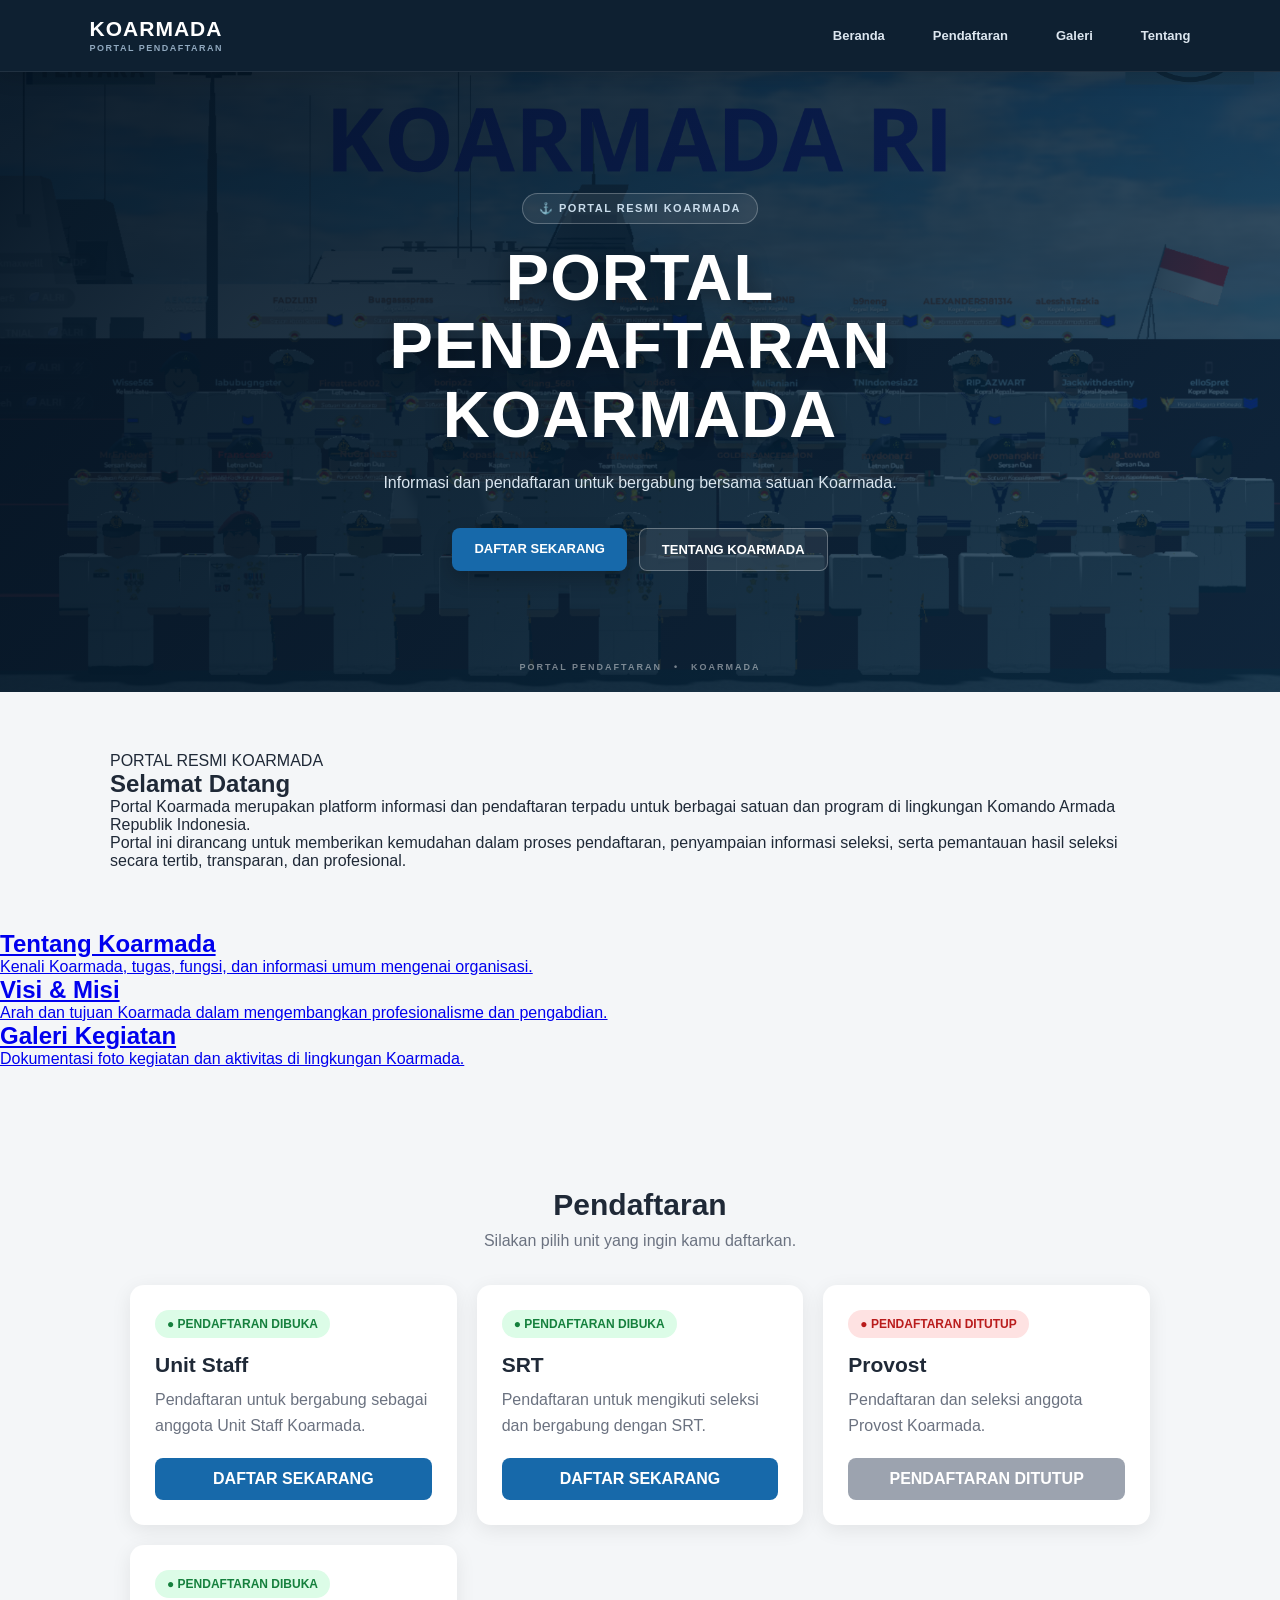
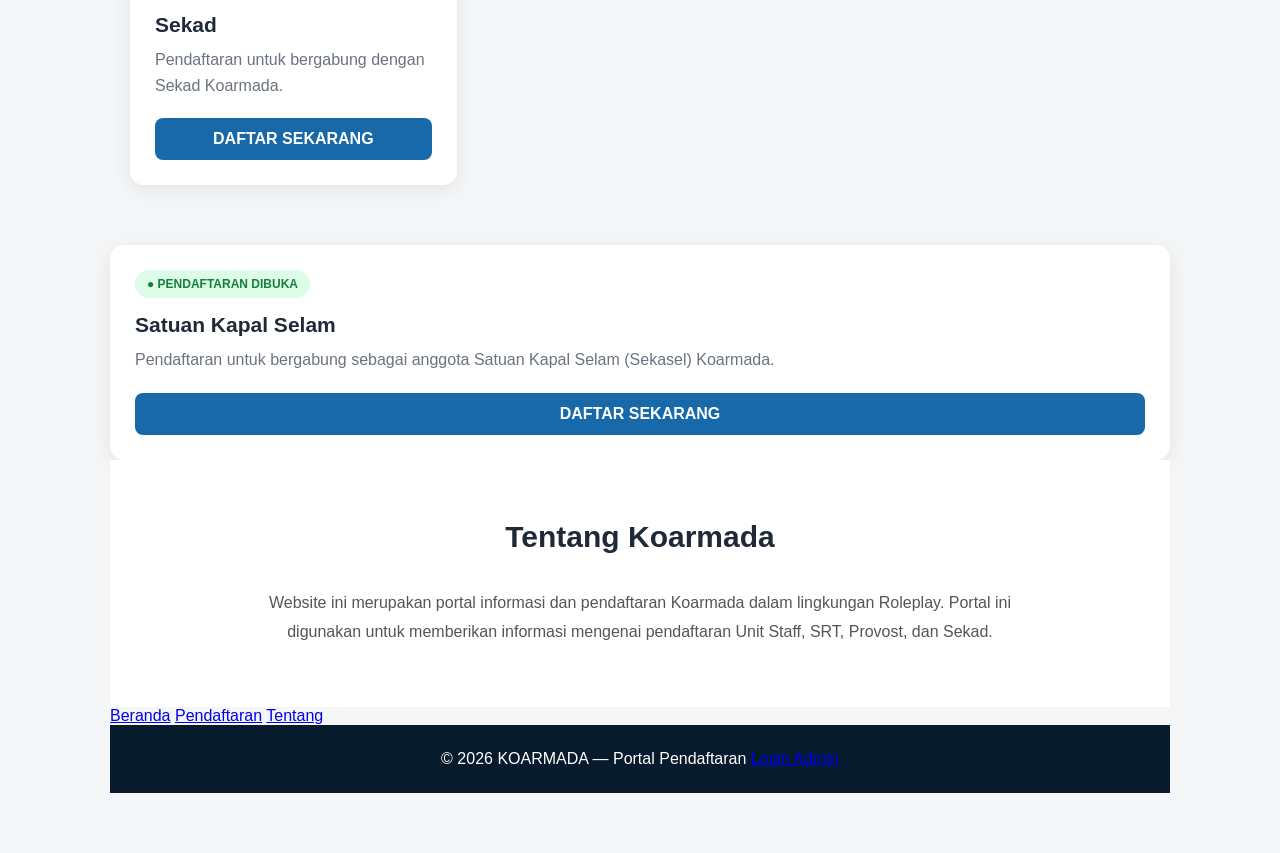
==== index.html @ c2e9ad49 "Update index.html" ====
<!DOCTYPE html>
<html lang="id">
<head>
    <meta charset="UTF-8">
    <meta name="viewport" content="width=device-width, initial-scale=1.0">

    <title>Portal Pendaftaran Koarmada</title>
<link rel="stylesheet" href="style.css">
    <style>
        * {
            margin: 0;
            padding: 0;
            box-sizing: border-box;
            font-family: Arial, sans-serif;
        }

        body {
            background: #f4f6f8;
            color: #1f2937;
        }

        /* =========================
   NAVBAR PREMIUM
========================= */

nav {
    position: sticky;
    top: 0;
    z-index: 1000;

    height: 72px;
    padding: 0 7%;

    display: flex;
    align-items: center;
    justify-content: space-between;

    background: rgba(7, 25, 43, 0.97);
    backdrop-filter: blur(12px);

    border-bottom: 1px solid rgba(255,255,255,0.08);

    box-shadow: 0 4px 20px rgba(0,0,0,0.15);
}

.logo {
    display: flex;
    flex-direction: column;
    line-height: 1.1;
}

.logo span {
    color: white;
    font-size: 21px;
    font-weight: 800;
    letter-spacing: 1px;
}

.logo small {
    margin-top: 4px;
    color: #91a9bf;
    font-size: 9px;
    font-weight: 600;
    letter-spacing: 1.5px;
}

.nav-menu {
    display: flex;
    align-items: center;
    gap: 28px;
}

.nav-menu a {
    position: relative;

    color: #dce6ef;
    text-decoration: none;

    font-size: 13px;
    font-weight: 600;

    transition: 0.25s ease;
}

.nav-menu a::after {
    content: "";

    position: absolute;
    left: 0;
    bottom: -8px;

    width: 0;
    height: 2px;

    background: #5da9df;

    transition: 0.25s ease;
}

.nav-menu a:hover {
    color: white;
}

.nav-menu a:hover::after {
    width: 100%;
}


/* =========================
   HERO
========================= */

.hero {
    position: relative;

    min-height: 620px;

    display: flex;
    align-items: center;
    justify-content: center;

    text-align: center;

    padding: 90px 20px;

    overflow: hidden;

    background:
        linear-gradient(
            135deg,
            rgba(4, 20, 35, 0.94),
            rgba(9, 49, 78, 0.72)
        ),
        url("1_20260731_224607_0000.png");

    background-size: cover;
    background-position: center;
}

.hero-content {
    position: relative;
    z-index: 2;

    max-width: 850px;
}

.hero-label {
    display: inline-block;

    margin-bottom: 20px;

    padding: 8px 16px;

    border: 1px solid rgba(255,255,255,0.25);
    border-radius: 30px;

    background: rgba(255,255,255,0.08);

    color: #c9dceb;

    font-size: 11px;
    font-weight: 700;

    letter-spacing: 1.5px;
}

.hero h1 {
    margin-bottom: 20px;

    color: white;

    font-size: clamp(38px, 6vw, 65px);
    line-height: 1.05;

    font-weight: 900;
    letter-spacing: 1px;

    text-shadow:
        0 4px 20px rgba(0,0,0,0.35);
}

.hero p {
    max-width: 650px;

    margin: 0 auto 30px;

    color: #d9e5ef;

    font-size: 16px;
    line-height: 1.8;
}

.hero-buttons {
    display: flex;
    justify-content: center;
    gap: 12px;
    flex-wrap: wrap;
}

.hero-button {
    display: inline-block;

    padding: 13px 22px;

    border-radius: 8px;

    text-decoration: none;

    font-size: 13px;
    font-weight: 700;

    transition: 0.25s ease;
}

.hero-button.primary {
    background: #1769aa;
    color: white;

    box-shadow: 0 8px 20px rgba(0,0,0,0.2);
}

.hero-button.primary:hover {
    background: #2380c5;
    transform: translateY(-2px);
}

.hero-button.secondary {
    background: rgba(255,255,255,0.08);

    border: 1px solid rgba(255,255,255,0.3);

    color: white;
}

.hero-button.secondary:hover {
    background: rgba(255,255,255,0.16);

    transform: translateY(-2px);
}

.hero-bottom {
    position: absolute;

    bottom: 20px;
    left: 0;
    right: 0;

    display: flex;
    justify-content: center;
    gap: 12px;

    color: rgba(255,255,255,0.45);

    font-size: 9px;
    font-weight: 700;

    letter-spacing: 2px;
}

        /* SECTION */
        .container {
            max-width: 1100px;
            margin: auto;
            padding: 60px 20px;
        }

        .section-title {
            text-align: center;
            margin-bottom: 35px;
        }

        .section-title h2 {
            font-size: 30px;
            margin-bottom: 10px;
        }

        .section-title p {
            color: #6b7280;
        }

        /* PENDAFTARAN */
        .cards {
            display: grid;
            grid-template-columns: repeat(3, 1fr);
            gap: 20px;
        }

        .card {
            background: white;
            border-radius: 14px;
            padding: 25px;
            box-shadow: 0 5px 20px rgba(0,0,0,0.08);
        }

        .card h3 {
            margin-bottom: 10px;
            font-size: 21px;
        }

        .card p {
            color: #6b7280;
            line-height: 1.6;
            margin-bottom: 20px;
        }

        /* STATUS */
        .status {
            display: inline-block;
            padding: 7px 12px;
            border-radius: 20px;
            font-size: 12px;
            font-weight: bold;
            margin-bottom: 15px;
        }

        .open {
            background: #dcfce7;
            color: #15803d;
        }

        .closed {
            background: #fee2e2;
            color: #b91c1c;
        }

        /* BUTTON */
        .button {
            display: block;
            text-align: center;
            background: #1769aa;
            color: white;
            text-decoration: none;
            padding: 12px;
            border-radius: 8px;
            font-weight: bold;
        }

        .button:hover {
            background: #0d568d;
        }

        .disabled {
            background: #9ca3af;
            pointer-events: none;
        }

        /* TENTANG */
        .about {
            background: white;
            text-align: center;
        }

        .about p {
<style>
    * {
        margin: 0;
        padding: 0;
        box-sizing: border-box;
        font-family: Arial, sans-serif;
    }

    html {
        scroll-behavior: smooth;
    }

    body {
        background: #f5f7fa;
        color: #172033;
        line-height: 1.6;
    }

    /* NAVBAR */
    nav {
        position: sticky;
        top: 0;
        z-index: 1000;
        background: rgba(7, 25, 43, 0.97);
        color: white;
        padding: 16px 7%;
        display: flex;
        justify-content: space-between;
        align-items: center;
        box-shadow: 0 3px 18px rgba(0, 0, 0, 0.15);
    }

    .logo {
        font-size: 20px;
        font-weight: 800;
        letter-spacing: 0.5px;
    }

    nav a {
        color: #e8eef5;
        text-decoration: none;
        margin-left: 25px;
        font-size: 14px;
        font-weight: 600;
        transition: 0.2s;
    }

    nav a:hover {
        color: #7db7e8;
    }

    /* HERO */
    .hero {
        position: relative;
        background:
            linear-gradient(
                135deg,
                rgba(5, 24, 43, 0.9),
                rgba(11, 55, 88, 0.72)
            ),
            url("1_20260731_224607_0000.png");

        background-size: cover;
        background-position: center;

        color: white;
        text-align: center;
        padding: 125px 20px;
    }

    .hero h1 {
        font-size: clamp(32px, 5vw, 52px);
        margin-bottom: 15px;
        font-weight: 800;
        letter-spacing: 1px;
    }

    .hero p {
        font-size: 17px;
        color: #e5edf5;
        max-width: 650px;
        margin: auto;
    }

    /* SECTION */
    .container {
        max-width: 1100px;
        margin: auto;
        padding: 70px 20px;
    }

    .section-title {
        text-align: center;
        margin-bottom: 40px;
    }

    .section-title h2 {
        font-size: 30px;
        margin-bottom: 10px;
        font-weight: 800;
        color: #0b1f33;
    }

    .section-title p {
        color: #687386;
    }
            
/* =========================
   KARTU INFORMASI KOARMADA
========================= */

.info-section {
    max-width: 900px;
    margin: 0 auto;
    padding: 20px 20px 60px;
}

.info-card {
    background: #ffffff;
    margin-bottom: 22px;

    border: 1px solid #e1e5e9;
    border-top: 4px solid #c5a044;
    border-radius: 16px;

    box-shadow: 0 5px 18px rgba(11, 31, 51, 0.08);

    overflow: hidden;
    transition: 0.25s ease;
}

.info-card:hover {
    transform: translateY(-3px);
    box-shadow: 0 10px 25px rgba(11, 31, 51, 0.13);
}

.info-card a {
    display: block;
    padding: 28px 30px;

    text-decoration: none;
}

.info-card h2 {
    margin: 0 0 10px;

    color: #0b1f33;
    font-size: 25px;
    font-weight: 800;
}

.info-card p {
    margin: 0;

    color: #667587;
    font-size: 15px;
    line-height: 1.7;
}

/* MOBILE */

@media (max-width: 600px) {

    .info-section {
        padding: 15px 16px 45px;
    }

    .info-card {
        margin-bottom: 16px;
        border-radius: 14px;
    }

    .info-card a {
        padding: 24px 22px;
    }

    .info-card h2 {
        font-size: 22px;
    }

    .info-card p {
        font-size: 14px;
    }
}
            
    /* PENDAFTARAN */
    .cards {
        display: grid;
        grid-template-columns: repeat(3, 1fr);
        gap: 24px;
    }

    .card {
        position: relative;
        background: white;
        border: 1px solid #e6ebf0;
        border-radius: 16px;
        padding: 26px;
        box-shadow: 0 8px 25px rgba(11, 31, 51, 0.07);
        transition: 0.25s ease;
    }

    .card:hover {
        transform: translateY(-5px);
        box-shadow: 0 14px 32px rgba(11, 31, 51, 0.13);
    }

    .card h3 {
        margin-bottom: 10px;
        font-size: 21px;
        color: #0b1f33;
    }

    .card p {
        color: #687386;
        line-height: 1.7;
        margin-bottom: 20px;
    }

    /* STATUS */
    .status {
        display: inline-flex;
        align-items: center;
        padding: 7px 12px;
        border-radius: 20px;
        font-size: 11px;
        font-weight: 800;
        margin-bottom: 16px;
        letter-spacing: 0.3px;
    }

    .open {
        background: #e7f8ee;
        color: #147a43;
    }

    .closed {
        background: #fdeaea;
        color: #b42318;
    }

    /* BUTTON */
    .button {
        display: block;
        text-align: center;
        background: #1769aa;
        color: white;
        text-decoration: none;
        padding: 13px 16px;
        border-radius: 9px;
        font-weight: 700;
        font-size: 14px;
        transition: 0.2s ease;
    }

    .button:hover {
        background: #0d568d;
        transform: translateY(-1px);
    }

    .disabled {
        background: #aeb5bd;
        pointer-events: none;
    }

    /* TENTANG */
    .about {
        background: white;
        text-align: center;
        border-top: 1px solid #e9edf2;
        border-bottom: 1px solid #e9edf2;
    }

    .about p {
        max-width: 800px;
        margin: auto;
        line-height: 1.9;
        color: #596577;
    }

    /* GALERI */
    .gallery {
        display: grid;
        grid-template-columns: repeat(4, 1fr);
        gap: 15px;
    }

    .gallery-item {
        overflow: hidden;
        border-radius: 14px;
        background: #e9edf2;
        box-shadow: 0 5px 18px rgba(0, 0, 0, 0.08);
    }

    .gallery-item img {
        width: 100%;
        height: 190px;
        object-fit: cover;
        display: block;
        transition: 0.3s ease;
    }

    .gallery-item:hover img {
        transform: scale(1.05);
    }

    /* FOOTER */
    footer {
        background: #07192b;
        color: #cbd5e1;
        text-align: center;
        padding: 28px 20px;
        font-size: 13px;
    }

    /* LOGIN ADMIN KECIL */
    .admin-login {
        color: #718096;
        text-decoration: none;
        font-size: 10px;
        margin-left: 7px;
        opacity: 0.45;
        transition: 0.2s;
    }

    .admin-login:hover {
        color: white;
        opacity: 1;
    }

    /* HP */
    @media (max-width: 800px) {

        .cards {
            grid-template-columns: 1fr;
        }

        .gallery {
            grid-template-columns: repeat(2, 1fr);
        }

        .hero {
            padding: 90px 20px;
        }

        .hero h1 {
            font-size: 32px;
        }

        nav {
            padding: 15px 20px;
        }

        nav a {
            display: none;
        }
    }

    @media (max-width: 500px) {

        .container {
            padding: 50px 16px;
        }

        .gallery {
            grid-template-columns: 1fr;
        }

        .gallery-item img {
            height: 220px;
        }
    }
</style>
</head>

<body>

    <!-- NAVBAR -->
<nav>

    <div class="logo">
        <span>KOARMADA</span>
        <small>PORTAL PENDAFTARAN</small>
    </div>

    <div class="nav-menu">
        <a href="#beranda">Beranda</a>
        <a href="#pendaftaran">Pendaftaran</a>
        <a href="#galeri">Galeri</a>
        <a href="#tentang">Tentang</a>
    </div>

</nav>


<!-- HERO -->
<section class="hero" id="beranda">

    <div class="hero-content">

        <span class="hero-label">
            ⚓ PORTAL RESMI KOARMADA
        </span>

        <h1>
            PORTAL<br>
            PENDAFTARAN KOARMADA
        </h1>

        <p>
            Informasi dan pendaftaran untuk bergabung
            bersama satuan Koarmada.
        </p>

        <div class="hero-buttons">

            <a href="#pendaftaran" class="hero-button primary">
                DAFTAR SEKARANG
            </a>

            <a href="#tentang" class="hero-button secondary">
                TENTANG KOARMADA
            </a>

        </div>

    </div>

    <div class="hero-bottom">
        <span>PORTAL PENDAFTARAN</span>
        <span>•</span>
        <span>KOARMADA</span>
    </div>

</section>
    

<!-- SELAMAT DATANG -->
<section class="welcome">

    <div class="container">

        <div class="welcome-content">

            <span class="section-label">
                PORTAL RESMI KOARMADA
            </span>

            <h2>Selamat Datang</h2>

            <p>
                Portal Koarmada merupakan platform informasi dan
                pendaftaran terpadu untuk berbagai satuan dan program
                di lingkungan Komando Armada Republik Indonesia.
            </p>

            <p>
                Portal ini dirancang untuk memberikan kemudahan dalam
                proses pendaftaran, penyampaian informasi seleksi,
                serta pemantauan hasil seleksi secara tertib,
                transparan, dan profesional.
            </p>

        </div>

    </div>

</section>

<!-- INFORMASI -->
<section class="info-section">

    <div class="info-card">
        <a href="tentang.html">
            <h2>Tentang Koarmada</h2>
            <p>
                Kenali Koarmada, tugas, fungsi, dan informasi
                umum mengenai organisasi.
            </p>
        </a>
    </div>

    <div class="info-card">
        <a href="visi-misi.html">
            <h2>Visi &amp; Misi</h2>
            <p>
                Arah dan tujuan Koarmada dalam mengembangkan
                profesionalisme dan pengabdian.
            </p>
        </a>
    </div>

    <div class="info-card">
        <a href="galeri.html">
            <h2>Galeri Kegiatan</h2>
            <p>
                Dokumentasi foto kegiatan dan aktivitas
                di lingkungan Koarmada.
            </p>
        </a>
    </div>

</section>
    
<!-- PENDAFTARAN -->
<section class="container" id="pendaftaran">

    <!-- PENDAFTARAN -->
    <section class="container" id="pendaftaran">

        <div class="section-title">

            <h2>
                Pendaftaran
            </h2>

            <p>
                Silakan pilih unit yang ingin kamu daftarkan.
            </p>

        </div>


        <div class="cards">


            <!-- UNIT STAFF -->
            <div class="card">

                <span class="status open">
                    ● PENDAFTARAN DIBUKA
                </span>

                <h3>
                    Unit Staff
                </h3>

                <p>
                    Pendaftaran untuk bergabung sebagai anggota Unit Staff Koarmada.
                </p>

                <a
                    href="https://docs.google.com/forms/d/e/1FAIpQLScWB9wpk_IorF7WCsWhWmwmYBBN2si73UQ4C9zGoOlt0cO_uw/viewform"
                    class="button">
                    DAFTAR SEKARANG
                </a>

            </div>


            <!-- SRT -->
            <div class="card">

                <span class="status open">
                    ● PENDAFTARAN DIBUKA
                </span>

                <h3>
                    SRT
                </h3>

                <p>
                    Pendaftaran untuk mengikuti seleksi dan bergabung dengan SRT.
                </p>

                <a
                    href="#"
                    class="button">
                    DAFTAR SEKARANG
                </a>

            </div>


            <!-- PROVOST -->
            <div class="card">

                <span class="status closed">
                    ● PENDAFTARAN DITUTUP
                </span>

                <h3>
                    Provost
                </h3>

                <p>
                    Pendaftaran dan seleksi anggota Provost Koarmada.
                </p>

                <a
                    class="button disabled">
                    PENDAFTARAN DITUTUP
                </a>

            </div>


            <!-- SEKAD -->
            <div class="card">

                <span class="status open">
                    ● PENDAFTARAN DIBUKA
                </span>

                <h3>
                    Sekad
                </h3>

                <p>
                    Pendaftaran untuk bergabung dengan Sekad Koarmada.
                </p>

                <a
                    href="https://forms.gle/chqP5Eat1BYsEG976"
                    class="button">
                    DAFTAR SEKARANG
                </a>

            </div>


        </div>

    </section>
    

    <!-- SATUAN KAPAL SELAM -->
<div class="card">

    <span class="status open">
        ● PENDAFTARAN DIBUKA
    </span>

    <h3>
        Satuan Kapal Selam
    </h3>

    <p>
        Pendaftaran untuk bergabung sebagai anggota Satuan Kapal Selam (Sekasel) Koarmada.
    </p>

    <a
        href="https://forms.gle/zpYnBe7LkmPceiro9"
        class="button">
        DAFTAR SEKARANG
    </a>

</div>
    
    

    <!-- TENTANG -->
    <section class="about" id="tentang">

        <div class="container">

            <div class="section-title">

                <h2>
                    Tentang Koarmada
                </h2>

            </div>

            <p>
                Website ini merupakan portal informasi dan pendaftaran
                Koarmada dalam lingkungan Roleplay. Portal ini digunakan
                untuk memberikan informasi mengenai pendaftaran Unit Staff,
                SRT, Provost, dan Sekad.
            </p>

        </div>

    </section>
    
<div>
    <a href="#beranda">Beranda</a>
    <a href="#pendaftaran">Pendaftaran</a>
    <a href="#tentang">Tentang</a>
</div>
    
    <!-- FOOTER -->
    <footer>
    © 2026 KOARMADA — Portal Pendaftaran
    <a href="admin.html" class="admin-login">Login Admin</a>
    </footer>


</body>
</html>
---- style.css ----
* {
    margin: 0;
    padding: 0;
    box-sizing: border-box;
}

body {
    font-family: Arial, sans-serif;
    background: #f4f6f8;
    color: #1f2937;
}

nav {
    background: #071b2d;
    color: white;
    padding: 18px 7%;
    display: flex;
    justify-content: space-between;
    align-items: center;
}

.logo {
    font-size: 20px;
    font-weight: bold;
}

nav a {
    color: white;
    text-decoration: none;
    margin-left: 20px;
}

.hero {
    min-height: 450px;
    display: flex;
    justify-content: center;
    align-items: center;
    text-align: center;
    color: white;

    background:
        linear-gradient(rgba(0,20,40,.7), rgba(0,20,40,.7)),
        url("images/banner.jpg");

    background-size: cover;
    background-position: center;
}

.hero h1 {
    font-size: 42px;
    margin-bottom: 15px;
}

.hero p {
    font-size: 17px;
}

.container {
    max-width: 1100px;
    margin: auto;
    padding: 60px 20px;
}

.section-title {
    text-align: center;
    margin-bottom: 35px;
}

.section-title h2 {
    font-size: 30px;
    margin-bottom: 10px;
}

.section-title p {
    color: #6b7280;
}

.cards {
    display: grid;
    grid-template-columns: repeat(2, 1fr);
    gap: 25px;
}

.card {
    background: white;
    padding: 28px;
    border-radius: 14px;
    box-shadow: 0 5px 20px rgba(0,0,0,.08);
}

.card h3 {
    font-size: 22px;
    margin-bottom: 12px;
}

.card p {
    color: #666;
    line-height: 1.6;
    margin-bottom: 20px;
}

.status {
    display: inline-block;
    padding: 7px 12px;
    border-radius: 20px;
    font-size: 12px;
    font-weight: bold;
    margin-bottom: 15px;
}

.open {
    background: #dcfce7;
    color: #15803d;
}

.closed {
    background: #fee2e2;
    color: #b91c1c;
}

.button {
    display: block;
    text-align: center;
    padding: 13px;
    background: #1261a0;
    color: white;
    text-decoration: none;
    border-radius: 8px;
    font-weight: bold;
}

.disabled {
    background: #9ca3af;
    pointer-events: none;
}

.about {
    background: white;
    text-align: center;
}

.about p {
    max-width: 800px;
    margin: auto;
    line-height: 1.8;
    color: #555;
}

footer {
    background: #071b2d;
    color: white;
    text-align: center;
    padding: 25px;
}

@media (max-width: 700px) {

    nav a {
        display: none;
    }

    .hero {
        min-height: 380px;
        padding: 30px;
    }

    .hero h1 {
        font-size: 30px;
    }

    .cards {
        grid-template-columns: 1fr;
    }
}

/* GALERI GESER */
.gallery {
    display: flex;
    gap: 15px;
    overflow-x: auto;
    scroll-snap-type: x mandatory;
    padding: 10px 5px 20px;
    -webkit-overflow-scrolling: touch;
}

.gallery-item {
    flex: 0 0 85%;
    max-width: 500px;
    scroll-snap-align: center;
}

.gallery-item img {
    width: 100%;
    height: 220px;
    object-fit: cover;
    border-radius: 12px;
    display: block;
}
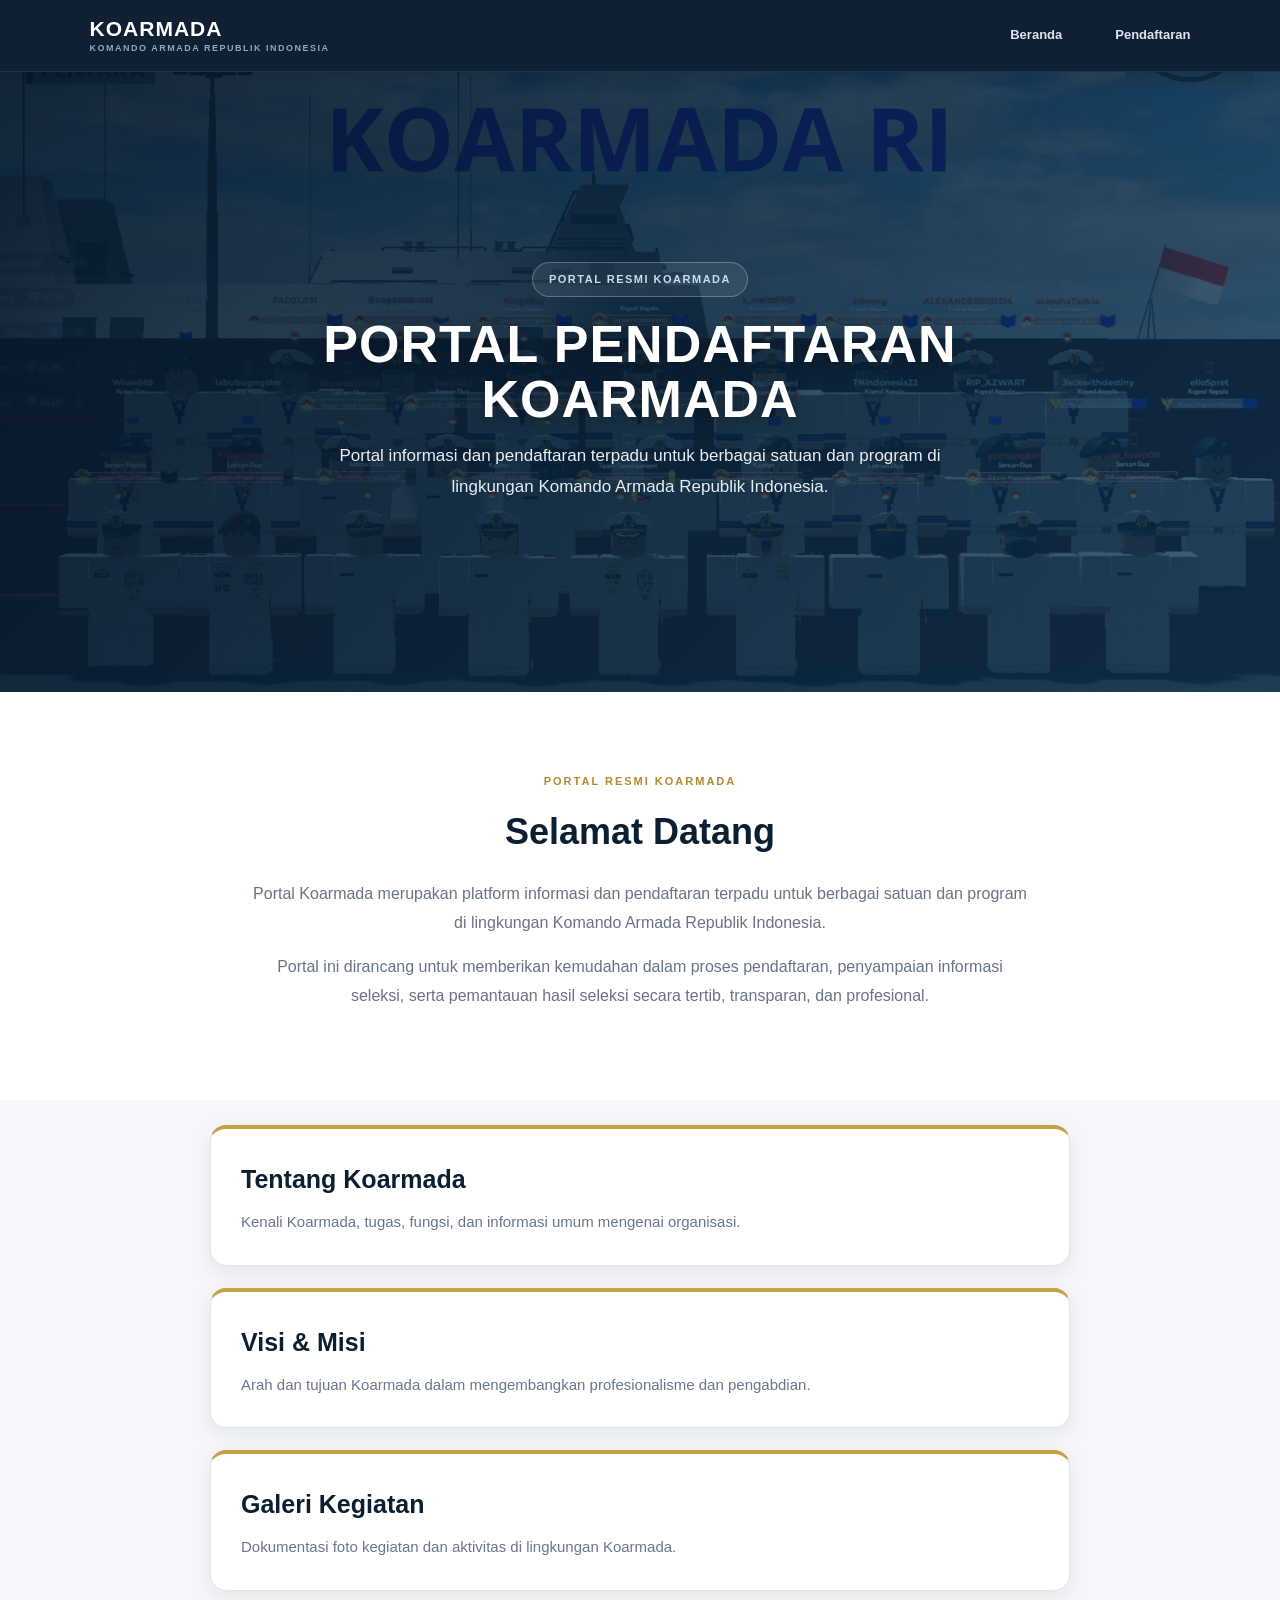
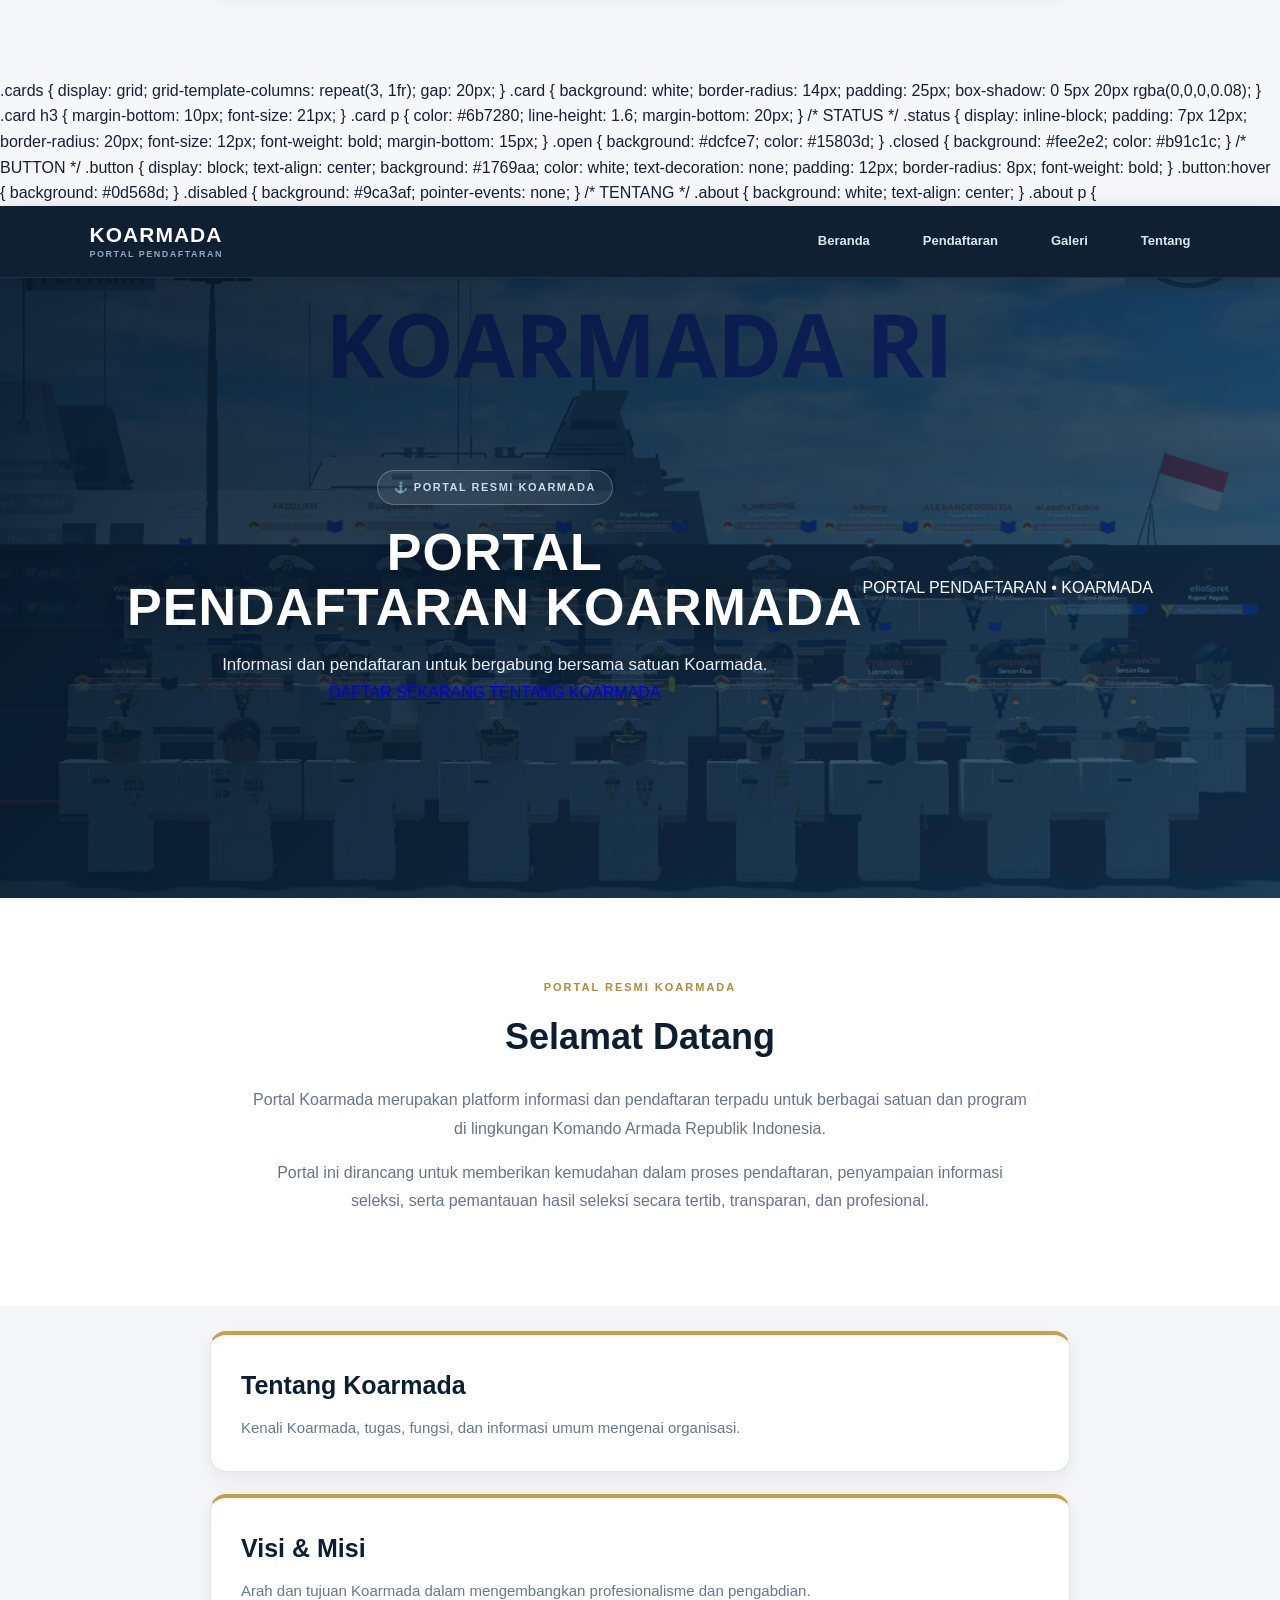
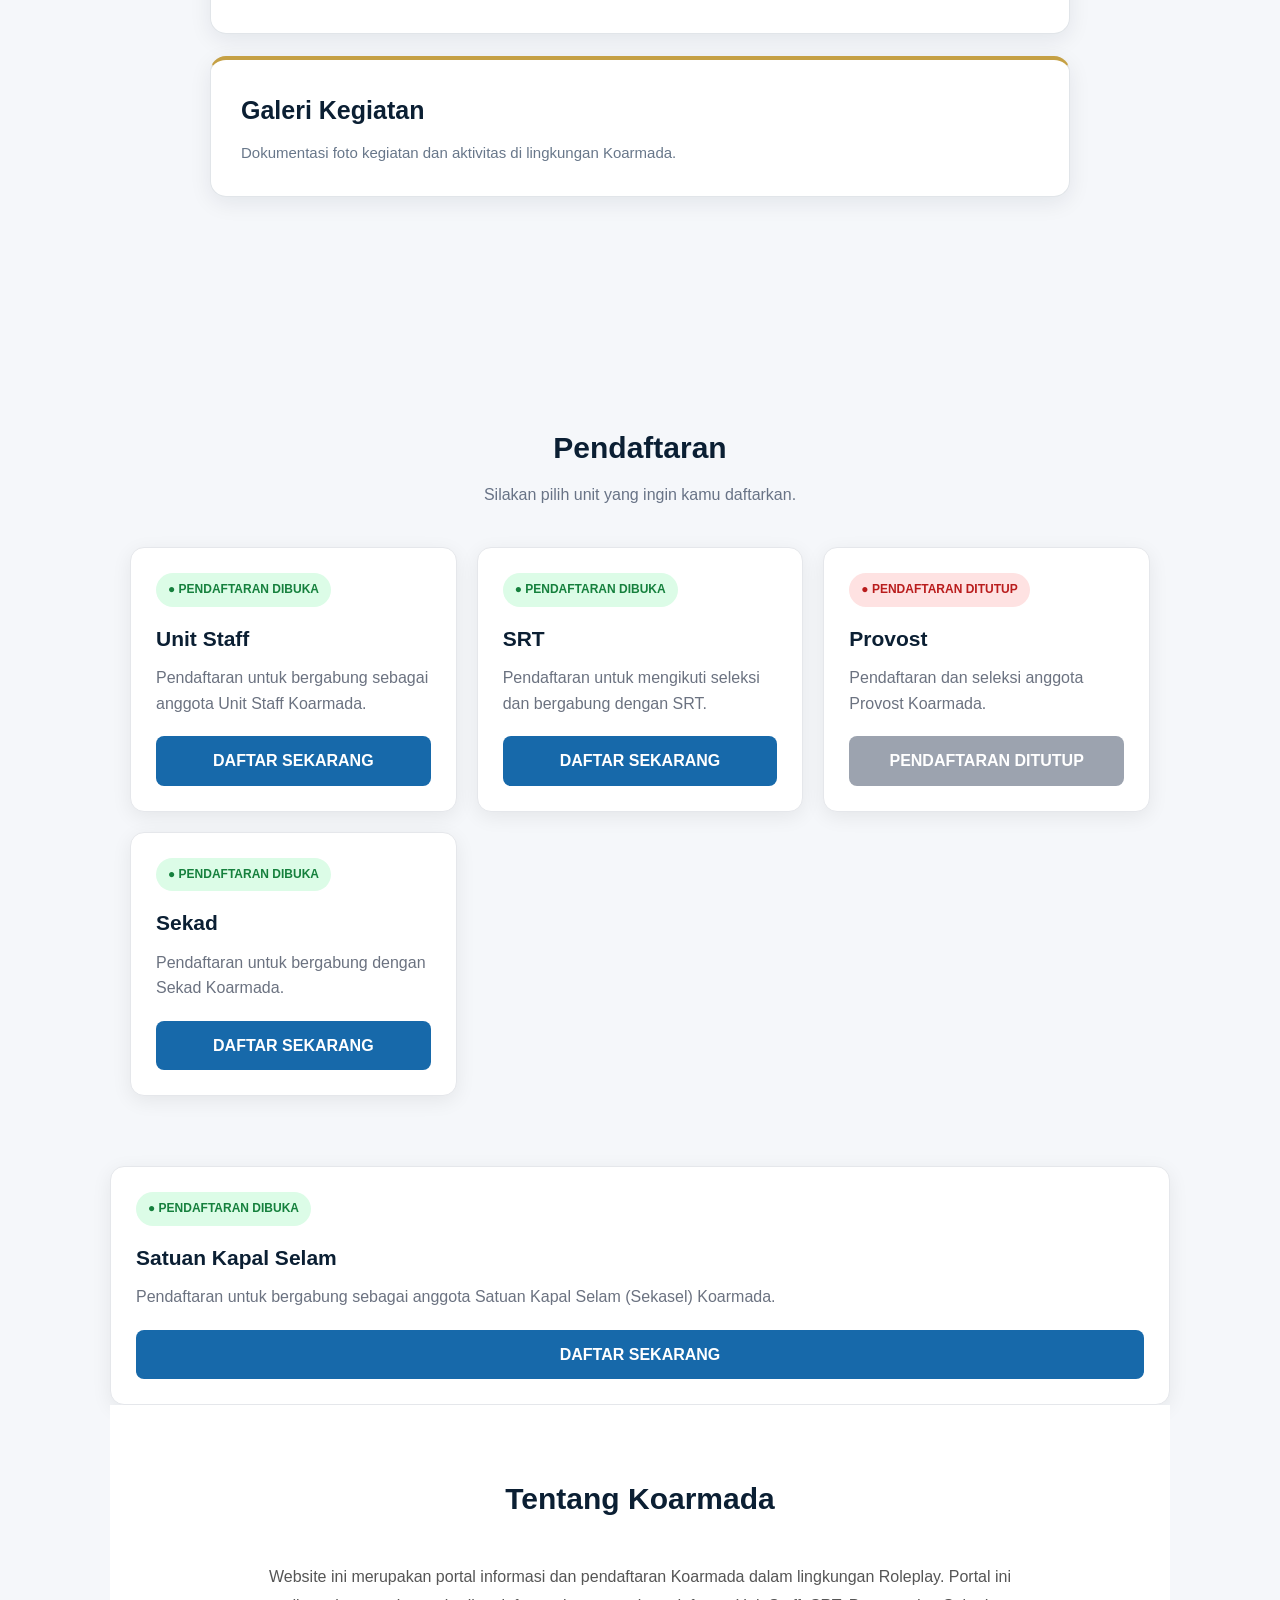
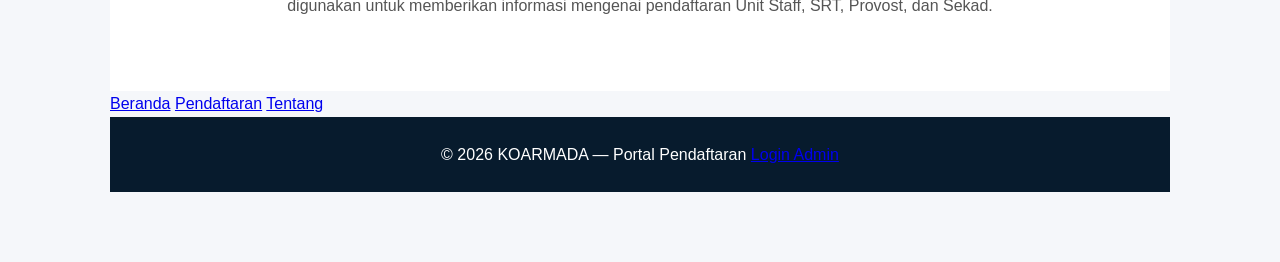
==== commit 436f93f1: "Update index.html" ====
--- a/index.html
+++ b/index.html
@@ -1,12 +1,16 @@
 <!DOCTYPE html>
 <html lang="id">
 <head>
+
     <meta charset="UTF-8">
     <meta name="viewport" content="width=device-width, initial-scale=1.0">
 
     <title>Portal Pendaftaran Koarmada</title>
-<link rel="stylesheet" href="style.css">
+
+    <link rel="stylesheet" href="style.css">
+
     <style>
+
         * {
             margin: 0;
             padding: 0;
@@ -14,271 +18,643 @@
             font-family: Arial, sans-serif;
         }
 
+        html {
+            scroll-behavior: smooth;
+        }
+
         body {
-            background: #f4f6f8;
-            color: #1f2937;
-        }
+            background: #f5f7fa;
+            color: #172033;
+            line-height: 1.6;
+        }
+
 
         /* =========================
-   NAVBAR PREMIUM
-========================= */
-
-nav {
-    position: sticky;
-    top: 0;
-    z-index: 1000;
-
-    height: 72px;
-    padding: 0 7%;
-
-    display: flex;
-    align-items: center;
-    justify-content: space-between;
-
-    background: rgba(7, 25, 43, 0.97);
-    backdrop-filter: blur(12px);
-
-    border-bottom: 1px solid rgba(255,255,255,0.08);
-
-    box-shadow: 0 4px 20px rgba(0,0,0,0.15);
-}
-
-.logo {
-    display: flex;
-    flex-direction: column;
-    line-height: 1.1;
-}
-
-.logo span {
-    color: white;
-    font-size: 21px;
-    font-weight: 800;
-    letter-spacing: 1px;
-}
-
-.logo small {
-    margin-top: 4px;
-    color: #91a9bf;
-    font-size: 9px;
-    font-weight: 600;
-    letter-spacing: 1.5px;
-}
-
-.nav-menu {
-    display: flex;
-    align-items: center;
-    gap: 28px;
-}
-
-.nav-menu a {
-    position: relative;
-
-    color: #dce6ef;
-    text-decoration: none;
-
-    font-size: 13px;
-    font-weight: 600;
-
-    transition: 0.25s ease;
-}
-
-.nav-menu a::after {
-    content: "";
-
-    position: absolute;
-    left: 0;
-    bottom: -8px;
-
-    width: 0;
-    height: 2px;
-
-    background: #5da9df;
-
-    transition: 0.25s ease;
-}
-
-.nav-menu a:hover {
-    color: white;
-}
-
-.nav-menu a:hover::after {
-    width: 100%;
-}
-
-
-/* =========================
-   HERO
-========================= */
-
-.hero {
-    position: relative;
-
-    min-height: 620px;
-
-    display: flex;
-    align-items: center;
-    justify-content: center;
-
-    text-align: center;
-
-    padding: 90px 20px;
-
-    overflow: hidden;
-
-    background:
-        linear-gradient(
-            135deg,
-            rgba(4, 20, 35, 0.94),
-            rgba(9, 49, 78, 0.72)
-        ),
-        url("1_20260731_224607_0000.png");
-
-    background-size: cover;
-    background-position: center;
-}
-
-.hero-content {
-    position: relative;
-    z-index: 2;
-
-    max-width: 850px;
-}
-
-.hero-label {
-    display: inline-block;
-
-    margin-bottom: 20px;
-
-    padding: 8px 16px;
-
-    border: 1px solid rgba(255,255,255,0.25);
-    border-radius: 30px;
-
-    background: rgba(255,255,255,0.08);
-
-    color: #c9dceb;
-
-    font-size: 11px;
-    font-weight: 700;
-
-    letter-spacing: 1.5px;
-}
-
-.hero h1 {
-    margin-bottom: 20px;
-
-    color: white;
-
-    font-size: clamp(38px, 6vw, 65px);
-    line-height: 1.05;
-
-    font-weight: 900;
-    letter-spacing: 1px;
-
-    text-shadow:
-        0 4px 20px rgba(0,0,0,0.35);
-}
-
-.hero p {
-    max-width: 650px;
-
-    margin: 0 auto 30px;
-
-    color: #d9e5ef;
-
-    font-size: 16px;
-    line-height: 1.8;
-}
-
-.hero-buttons {
-    display: flex;
-    justify-content: center;
-    gap: 12px;
-    flex-wrap: wrap;
-}
-
-.hero-button {
-    display: inline-block;
-
-    padding: 13px 22px;
-
-    border-radius: 8px;
-
-    text-decoration: none;
-
-    font-size: 13px;
-    font-weight: 700;
-
-    transition: 0.25s ease;
-}
-
-.hero-button.primary {
-    background: #1769aa;
-    color: white;
-
-    box-shadow: 0 8px 20px rgba(0,0,0,0.2);
-}
-
-.hero-button.primary:hover {
-    background: #2380c5;
-    transform: translateY(-2px);
-}
-
-.hero-button.secondary {
-    background: rgba(255,255,255,0.08);
-
-    border: 1px solid rgba(255,255,255,0.3);
-
-    color: white;
-}
-
-.hero-button.secondary:hover {
-    background: rgba(255,255,255,0.16);
-
-    transform: translateY(-2px);
-}
-
-.hero-bottom {
-    position: absolute;
-
-    bottom: 20px;
-    left: 0;
-    right: 0;
-
-    display: flex;
-    justify-content: center;
-    gap: 12px;
-
-    color: rgba(255,255,255,0.45);
-
-    font-size: 9px;
-    font-weight: 700;
-
-    letter-spacing: 2px;
-}
-
-        /* SECTION */
+           NAVBAR
+        ========================= */
+
+        nav {
+            position: sticky;
+            top: 0;
+            z-index: 1000;
+
+            height: 72px;
+            padding: 0 7%;
+
+            display: flex;
+            align-items: center;
+            justify-content: space-between;
+
+            background: #07192b;
+
+            border-bottom: 1px solid rgba(255,255,255,0.08);
+
+            box-shadow: 0 4px 20px rgba(0,0,0,0.15);
+        }
+
+        .logo {
+            display: flex;
+            flex-direction: column;
+            line-height: 1.1;
+        }
+
+        .logo span {
+            color: white;
+            font-size: 21px;
+            font-weight: 800;
+            letter-spacing: 1px;
+        }
+
+        .logo small {
+            margin-top: 4px;
+            color: #91a9bf;
+            font-size: 9px;
+            font-weight: 600;
+            letter-spacing: 1.5px;
+        }
+
+        .nav-menu {
+            display: flex;
+            align-items: center;
+            gap: 28px;
+        }
+
+        .nav-menu a {
+            position: relative;
+
+            color: #dce6ef;
+            text-decoration: none;
+
+            font-size: 13px;
+            font-weight: 600;
+
+            transition: 0.25s ease;
+        }
+
+        .nav-menu a:hover {
+            color: white;
+        }
+
+        .nav-menu a::after {
+            content: "";
+
+            position: absolute;
+            left: 0;
+            bottom: -8px;
+
+            width: 0;
+            height: 2px;
+
+            background: #c9a44c;
+
+            transition: 0.25s ease;
+        }
+
+        .nav-menu a:hover::after {
+            width: 100%;
+        }
+
+
+        /* =========================
+           HERO
+        ========================= */
+
+        .hero {
+            position: relative;
+
+            min-height: 620px;
+
+            display: flex;
+            align-items: center;
+            justify-content: center;
+
+            text-align: center;
+
+            padding: 90px 20px;
+
+            overflow: hidden;
+
+            background:
+                linear-gradient(
+                    135deg,
+                    rgba(4,20,35,0.94),
+                    rgba(9,49,78,0.72)
+                ),
+                url("1_20260731_224607_0000.png");
+
+            background-size: cover;
+            background-position: center;
+        }
+
+        .hero-content {
+            max-width: 850px;
+            position: relative;
+            z-index: 2;
+        }
+
+        .hero-label {
+            display: inline-block;
+
+            margin-bottom: 20px;
+
+            padding: 8px 16px;
+
+            border: 1px solid rgba(255,255,255,0.25);
+            border-radius: 30px;
+
+            background: rgba(255,255,255,0.08);
+
+            color: #c9dceb;
+
+            font-size: 11px;
+            font-weight: 700;
+            letter-spacing: 1.5px;
+        }
+
+        .hero h1 {
+            margin-bottom: 20px;
+
+            color: white;
+
+            font-size: clamp(38px, 6vw, 65px);
+            line-height: 1.05;
+
+            font-weight: 900;
+            letter-spacing: 1px;
+
+            text-shadow: 0 4px 20px rgba(0,0,0,0.35);
+        }
+
+        .hero p {
+            max-width: 650px;
+
+            margin: 0 auto;
+
+            color: #d9e5ef;
+
+            font-size: 16px;
+            line-height: 1.8;
+        }
+
+
+        /* =========================
+           SELAMAT DATANG
+        ========================= */
+
+        .welcome {
+            background: #ffffff;
+        }
+
+        .welcome .container {
+            max-width: 900px;
+            margin: auto;
+            padding: 75px 20px;
+        }
+
+        .welcome-content {
+            text-align: center;
+        }
+
+        .section-label {
+            display: inline-block;
+
+            margin-bottom: 12px;
+
+            color: #b18b32;
+
+            font-size: 11px;
+            font-weight: 800;
+
+            letter-spacing: 2px;
+        }
+
+        .welcome h2 {
+            margin-bottom: 20px;
+
+            color: #0b1f33;
+
+            font-size: 36px;
+            font-weight: 800;
+        }
+
+        .welcome p {
+            max-width: 780px;
+
+            margin: 0 auto 15px;
+
+            color: #687386;
+
+            font-size: 16px;
+            line-height: 1.8;
+        }
+
+
+        /* =========================
+           INFORMASI
+        ========================= */
+
+        .info-section {
+            max-width: 900px;
+
+            margin: 0 auto;
+
+            padding: 25px 20px 65px;
+        }
+
+        .info-card {
+            background: #ffffff;
+
+            margin-bottom: 22px;
+
+            border: 1px solid #e1e5e9;
+
+            border-top: 4px solid #c5a044;
+
+            border-radius: 16px;
+
+            box-shadow:
+                0 6px 22px rgba(11,31,51,0.08);
+
+            overflow: hidden;
+
+            transition: 0.25s ease;
+        }
+
+        .info-card:hover {
+            transform: translateY(-3px);
+
+            box-shadow:
+                0 12px 30px rgba(11,31,51,0.13);
+        }
+
+        .info-card a {
+            display: block;
+
+            padding: 30px;
+
+            color: inherit;
+
+            text-decoration: none;
+        }
+
+        .info-card h2 {
+            margin-bottom: 10px;
+
+            color: #0b1f33;
+
+            font-size: 25px;
+            font-weight: 800;
+        }
+
+        .info-card p {
+            color: #68778a;
+
+            font-size: 15px;
+
+            line-height: 1.7;
+        }
+
+
+        /* =========================
+           PENDAFTARAN
+        ========================= */
+
+        .registration {
+            background: #f5f7fa;
+        }
+
         .container {
             max-width: 1100px;
+
             margin: auto;
-            padding: 60px 20px;
+
+            padding: 70px 20px;
         }
 
         .section-title {
             text-align: center;
-            margin-bottom: 35px;
+
+            margin-bottom: 40px;
         }
 
         .section-title h2 {
+            margin-bottom: 10px;
+
+            color: #0b1f33;
+
             font-size: 30px;
+            font-weight: 800;
+        }
+
+        .section-title p {
+            color: #687386;
+        }
+
+
+        /* KARTU PENDAFTARAN */
+
+        .cards {
+            display: grid;
+
+            grid-template-columns:
+                repeat(3, 1fr);
+
+            gap: 20px;
+        }
+
+        .card {
+            background: white;
+
+            padding: 25px;
+
+            border-radius: 14px;
+
+            border: 1px solid #e5e7eb;
+
+            box-shadow:
+                0 5px 20px rgba(0,0,0,0.07);
+        }
+
+        .card h3 {
             margin-bottom: 10px;
-        }
-
-        .section-title p {
+
+            color: #0b1f33;
+
+            font-size: 21px;
+        }
+
+        .card p {
+            margin-bottom: 20px;
+
             color: #6b7280;
-        }
-
-        /* PENDAFTARAN */
+
+            line-height: 1.6;
+        }
+
+
+        /* STATUS */
+
+        .status {
+            display: inline-block;
+
+            padding: 7px 12px;
+
+            margin-bottom: 15px;
+
+            border-radius: 20px;
+
+            font-size: 12px;
+            font-weight: bold;
+        }
+
+        .open {
+            background: #dcfce7;
+            color: #15803d;
+        }
+
+        .closed {
+            background: #fee2e2;
+            color: #b91c1c;
+        }
+
+
+        /* BUTTON */
+
+        .button {
+            display: block;
+
+            padding: 12px;
+
+            border-radius: 8px;
+
+            background: #1769aa;
+
+            color: white;
+
+            text-align: center;
+
+            text-decoration: none;
+
+            font-weight: bold;
+        }
+
+        .button:hover {
+            background: #0d568d;
+        }
+
+        .disabled {
+            background: #9ca3af;
+
+            pointer-events: none;
+        }
+
+
+        /* =========================
+           MOBILE
+        ========================= */
+
+        @media (max-width: 800px) {
+
+            nav {
+                padding: 0 20px;
+            }
+
+            .nav-menu {
+                display: none;
+            }
+
+            .hero {
+                min-height: 520px;
+
+                padding: 70px 20px;
+            }
+
+            .hero h1 {
+                font-size: 34px;
+            }
+
+            .welcome .container {
+                padding: 55px 20px;
+            }
+
+            .welcome h2 {
+                font-size: 30px;
+            }
+
+            .info-section {
+                padding: 20px 16px 45px;
+            }
+
+            .info-card a {
+                padding: 25px 22px;
+            }
+
+            .info-card h2 {
+                font-size: 22px;
+            }
+
+            .info-card p {
+                font-size: 14px;
+            }
+
+            .cards {
+                grid-template-columns: 1fr;
+            }
+
+        }
+
+    </style>
+</head>
+
+<body>
+
+    <!-- NAVBAR -->
+
+    <nav>
+
+        <div class="logo">
+
+            <span>KOARMADA</span>
+
+            <small>
+                KOMANDO ARMADA REPUBLIK INDONESIA
+            </small>
+
+        </div>
+
+        <div class="nav-menu">
+
+            <a href="#beranda">Beranda</a>
+            <a href="#pendaftaran">Pendaftaran</a>
+
+        </div>
+
+    </nav>
+
+
+    <!-- HERO -->
+
+    <section class="hero" id="beranda">
+
+        <div class="hero-content">
+
+            <span class="hero-label">
+                PORTAL RESMI KOARMADA
+            </span>
+
+            <h1>
+                PORTAL PENDAFTARAN KOARMADA
+            </h1>
+
+            <p>
+                Portal informasi dan pendaftaran terpadu
+                untuk berbagai satuan dan program
+                di lingkungan Komando Armada Republik Indonesia.
+            </p>
+
+        </div>
+
+    </section>
+
+
+    <!-- SELAMAT DATANG -->
+
+    <section class="welcome">
+
+        <div class="container">
+
+            <div class="welcome-content">
+
+                <span class="section-label">
+                    PORTAL RESMI KOARMADA
+                </span>
+
+                <h2>
+                    Selamat Datang
+                </h2>
+
+                <p>
+                    Portal Koarmada merupakan platform informasi
+                    dan pendaftaran terpadu untuk berbagai satuan
+                    dan program di lingkungan Komando Armada
+                    Republik Indonesia.
+                </p>
+
+                <p>
+                    Portal ini dirancang untuk memberikan kemudahan
+                    dalam proses pendaftaran, penyampaian informasi
+                    seleksi, serta pemantauan hasil seleksi secara
+                    tertib, transparan, dan profesional.
+                </p>
+
+            </div>
+
+        </div>
+
+    </section>
+
+
+    <!-- INFORMASI KOARMADA -->
+
+    <section class="info-section">
+
+        <div class="info-card">
+
+            <a href="tentang.html">
+
+                <h2>
+                    Tentang Koarmada
+                </h2>
+
+                <p>
+                    Kenali Koarmada, tugas, fungsi, dan informasi
+                    umum mengenai organisasi.
+                </p>
+
+            </a>
+
+        </div>
+
+
+        <div class="info-card">
+
+            <a href="visi-misi.html">
+
+                <h2>
+                    Visi &amp; Misi
+                </h2>
+
+                <p>
+                    Arah dan tujuan Koarmada dalam mengembangkan
+                    profesionalisme dan pengabdian.
+                </p>
+
+            </a>
+
+        </div>
+
+
+        <div class="info-card">
+
+            <a href="galeri.html">
+
+                <h2>
+                    Galeri Kegiatan
+                </h2>
+
+                <p>
+                    Dokumentasi foto kegiatan dan aktivitas
+                    di lingkungan Koarmada.
+                </p>
+
+            </a>
+
+        </div>
+
+    </section>
+
+
+    <!-- PENDAFTARAN -->
         .cards {
             display: grid;
             grid-template-columns: repeat(3, 1fr);
@@ -452,91 +828,7 @@
         margin-bottom: 10px;
         font-weight: 800;
         color: #0b1f33;
-    }
-
-    .section-title p {
-        color: #687386;
-    }
-            
-/* =========================
-   KARTU INFORMASI KOARMADA
-========================= */
-
-.info-section {
-    max-width: 900px;
-    margin: 0 auto;
-    padding: 20px 20px 60px;
-}
-
-.info-card {
-    background: #ffffff;
-    margin-bottom: 22px;
-
-    border: 1px solid #e1e5e9;
-    border-top: 4px solid #c5a044;
-    border-radius: 16px;
-
-    box-shadow: 0 5px 18px rgba(11, 31, 51, 0.08);
-
-    overflow: hidden;
-    transition: 0.25s ease;
-}
-
-.info-card:hover {
-    transform: translateY(-3px);
-    box-shadow: 0 10px 25px rgba(11, 31, 51, 0.13);
-}
-
-.info-card a {
-    display: block;
-    padding: 28px 30px;
-
-    text-decoration: none;
-}
-
-.info-card h2 {
-    margin: 0 0 10px;
-
-    color: #0b1f33;
-    font-size: 25px;
-    font-weight: 800;
-}
-
-.info-card p {
-    margin: 0;
-
-    color: #667587;
-    font-size: 15px;
-    line-height: 1.7;
-}
-
-/* MOBILE */
-
-@media (max-width: 600px) {
-
-    .info-section {
-        padding: 15px 16px 45px;
-    }
-
-    .info-card {
-        margin-bottom: 16px;
-        border-radius: 14px;
-    }
-
-    .info-card a {
-        padding: 24px 22px;
-    }
-
-    .info-card h2 {
-        font-size: 22px;
-    }
-
-    .info-card p {
-        font-size: 14px;
-    }
-}
-            
-    /* PENDAFTARAN */
+
     .cards {
         display: grid;
         grid-template-columns: repeat(3, 1fr);
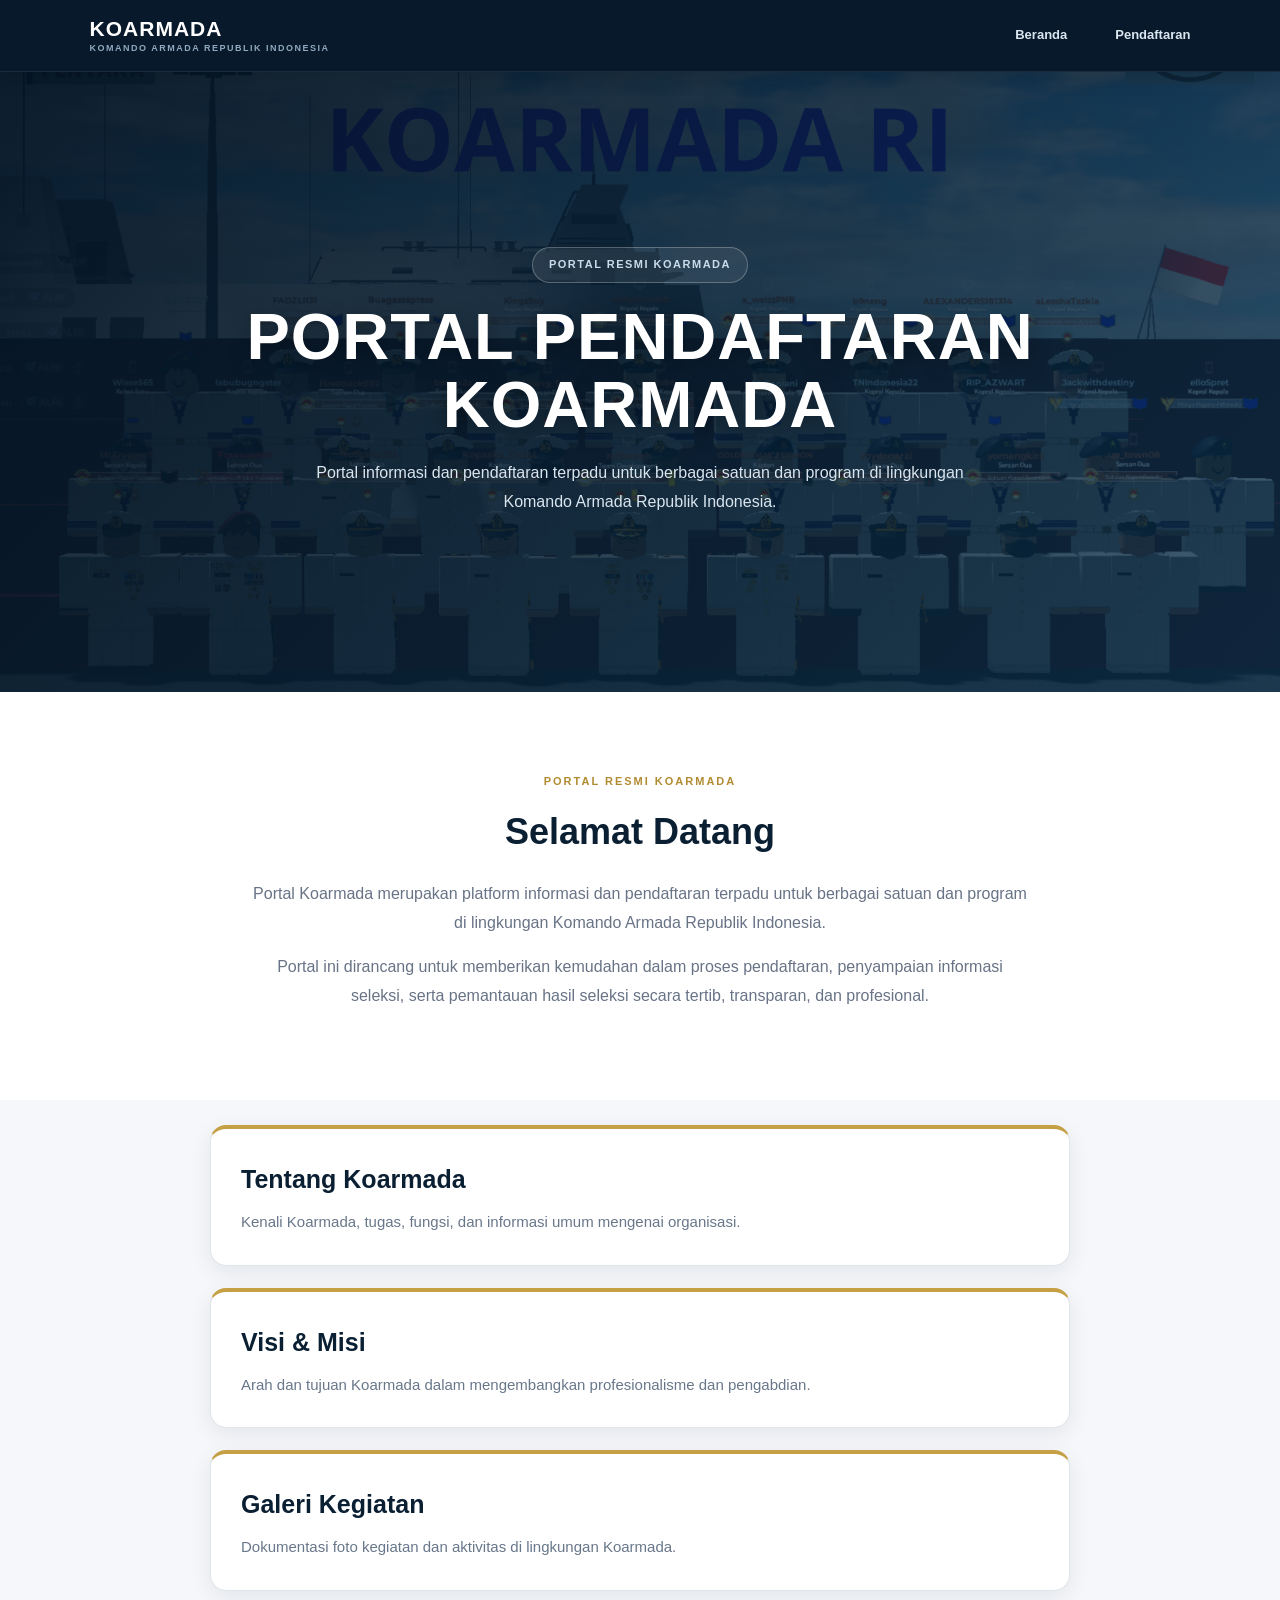
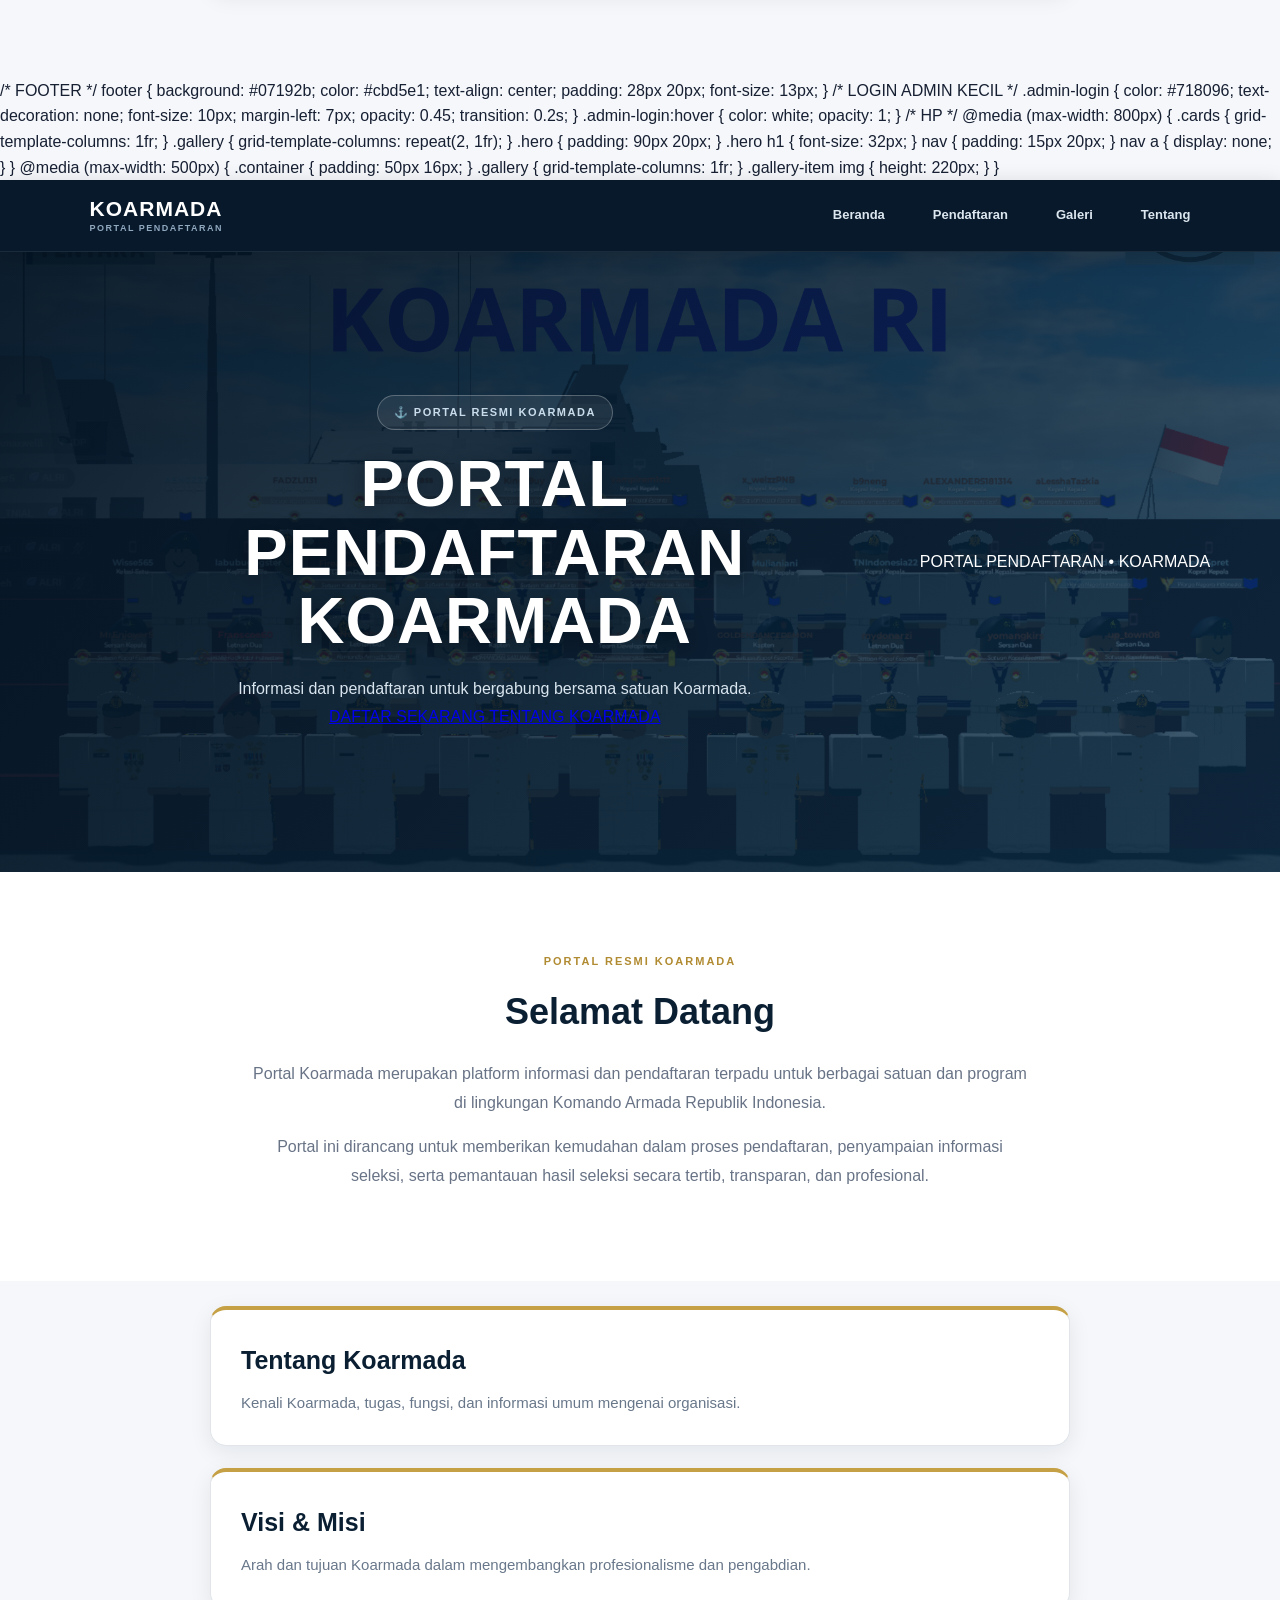
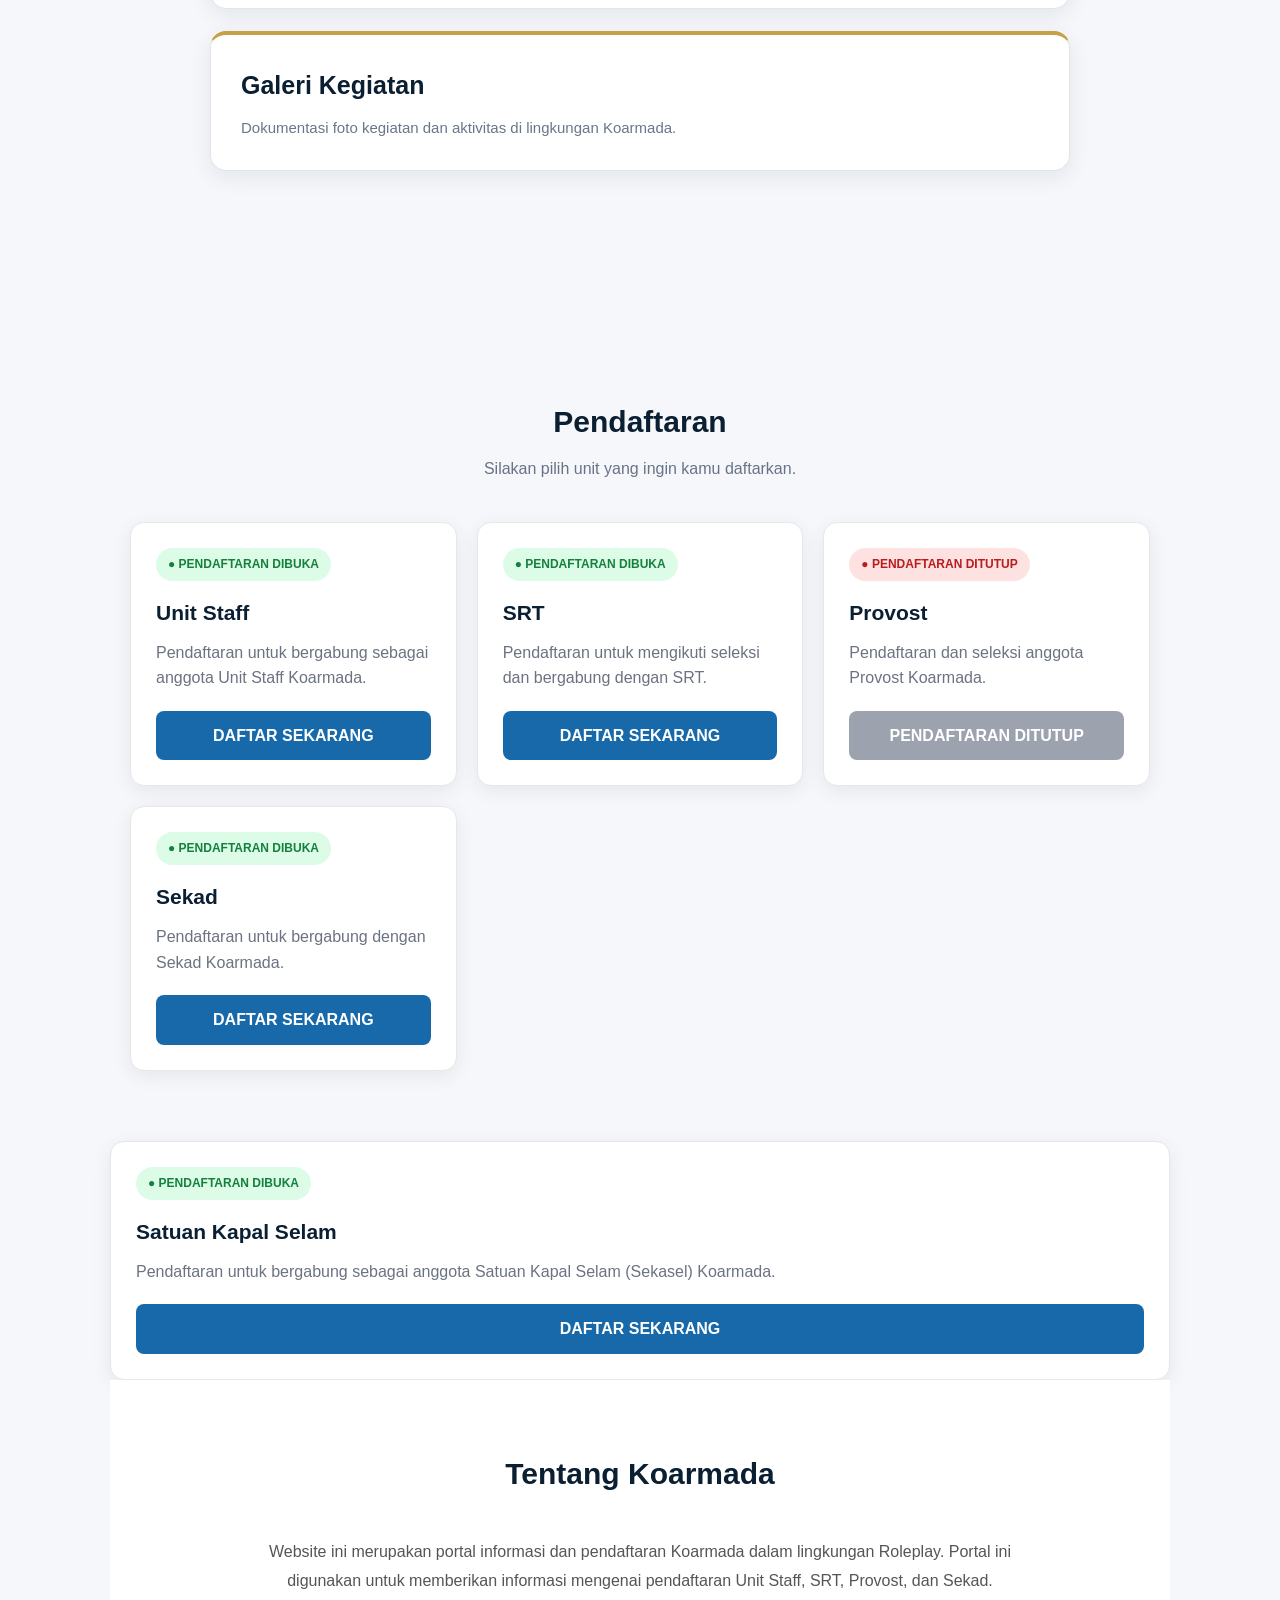
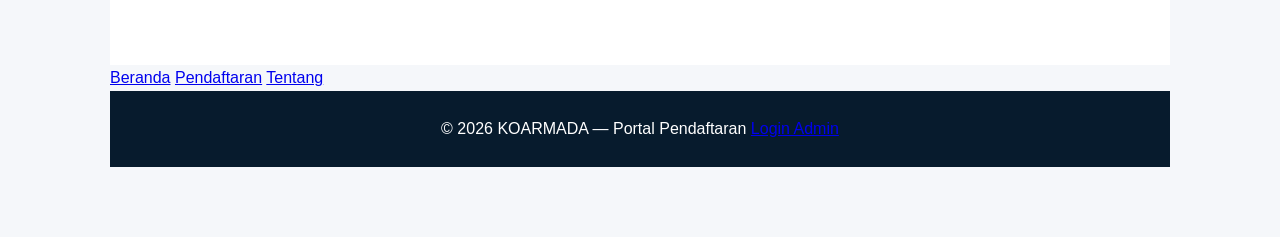
==== commit 644b2111: "Update index.html" ====
--- a/index.html
+++ b/index.html
@@ -655,299 +655,8 @@
 
 
     <!-- PENDAFTARAN -->
-        .cards {
-            display: grid;
-            grid-template-columns: repeat(3, 1fr);
-            gap: 20px;
-        }
-
-        .card {
-            background: white;
-            border-radius: 14px;
-            padding: 25px;
-            box-shadow: 0 5px 20px rgba(0,0,0,0.08);
-        }
-
-        .card h3 {
-            margin-bottom: 10px;
-            font-size: 21px;
-        }
-
-        .card p {
-            color: #6b7280;
-            line-height: 1.6;
-            margin-bottom: 20px;
-        }
-
-        /* STATUS */
-        .status {
-            display: inline-block;
-            padding: 7px 12px;
-            border-radius: 20px;
-            font-size: 12px;
-            font-weight: bold;
-            margin-bottom: 15px;
-        }
-
-        .open {
-            background: #dcfce7;
-            color: #15803d;
-        }
-
-        .closed {
-            background: #fee2e2;
-            color: #b91c1c;
-        }
-
-        /* BUTTON */
-        .button {
-            display: block;
-            text-align: center;
-            background: #1769aa;
-            color: white;
-            text-decoration: none;
-            padding: 12px;
-            border-radius: 8px;
-            font-weight: bold;
-        }
-
-        .button:hover {
-            background: #0d568d;
-        }
-
-        .disabled {
-            background: #9ca3af;
-            pointer-events: none;
-        }
-
-        /* TENTANG */
-        .about {
-            background: white;
-            text-align: center;
-        }
-
-        .about p {
-<style>
-    * {
-        margin: 0;
-        padding: 0;
-        box-sizing: border-box;
-        font-family: Arial, sans-serif;
-    }
-
-    html {
-        scroll-behavior: smooth;
-    }
-
-    body {
-        background: #f5f7fa;
-        color: #172033;
-        line-height: 1.6;
-    }
-
-    /* NAVBAR */
-    nav {
-        position: sticky;
-        top: 0;
-        z-index: 1000;
-        background: rgba(7, 25, 43, 0.97);
-        color: white;
-        padding: 16px 7%;
-        display: flex;
-        justify-content: space-between;
-        align-items: center;
-        box-shadow: 0 3px 18px rgba(0, 0, 0, 0.15);
-    }
-
-    .logo {
-        font-size: 20px;
-        font-weight: 800;
-        letter-spacing: 0.5px;
-    }
-
-    nav a {
-        color: #e8eef5;
-        text-decoration: none;
-        margin-left: 25px;
-        font-size: 14px;
-        font-weight: 600;
-        transition: 0.2s;
-    }
-
-    nav a:hover {
-        color: #7db7e8;
-    }
-
-    /* HERO */
-    .hero {
-        position: relative;
-        background:
-            linear-gradient(
-                135deg,
-                rgba(5, 24, 43, 0.9),
-                rgba(11, 55, 88, 0.72)
-            ),
-            url("1_20260731_224607_0000.png");
-
-        background-size: cover;
-        background-position: center;
-
-        color: white;
-        text-align: center;
-        padding: 125px 20px;
-    }
-
-    .hero h1 {
-        font-size: clamp(32px, 5vw, 52px);
-        margin-bottom: 15px;
-        font-weight: 800;
-        letter-spacing: 1px;
-    }
-
-    .hero p {
-        font-size: 17px;
-        color: #e5edf5;
-        max-width: 650px;
-        margin: auto;
-    }
-
-    /* SECTION */
-    .container {
-        max-width: 1100px;
-        margin: auto;
-        padding: 70px 20px;
-    }
-
-    .section-title {
-        text-align: center;
-        margin-bottom: 40px;
-    }
-
-    .section-title h2 {
-        font-size: 30px;
-        margin-bottom: 10px;
-        font-weight: 800;
-        color: #0b1f33;
-
-    .cards {
-        display: grid;
-        grid-template-columns: repeat(3, 1fr);
-        gap: 24px;
-    }
-
-    .card {
-        position: relative;
-        background: white;
-        border: 1px solid #e6ebf0;
-        border-radius: 16px;
-        padding: 26px;
-        box-shadow: 0 8px 25px rgba(11, 31, 51, 0.07);
-        transition: 0.25s ease;
-    }
-
-    .card:hover {
-        transform: translateY(-5px);
-        box-shadow: 0 14px 32px rgba(11, 31, 51, 0.13);
-    }
-
-    .card h3 {
-        margin-bottom: 10px;
-        font-size: 21px;
-        color: #0b1f33;
-    }
-
-    .card p {
-        color: #687386;
-        line-height: 1.7;
-        margin-bottom: 20px;
-    }
-
-    /* STATUS */
-    .status {
-        display: inline-flex;
-        align-items: center;
-        padding: 7px 12px;
-        border-radius: 20px;
-        font-size: 11px;
-        font-weight: 800;
-        margin-bottom: 16px;
-        letter-spacing: 0.3px;
-    }
-
-    .open {
-        background: #e7f8ee;
-        color: #147a43;
-    }
-
-    .closed {
-        background: #fdeaea;
-        color: #b42318;
-    }
-
-    /* BUTTON */
-    .button {
-        display: block;
-        text-align: center;
-        background: #1769aa;
-        color: white;
-        text-decoration: none;
-        padding: 13px 16px;
-        border-radius: 9px;
-        font-weight: 700;
-        font-size: 14px;
-        transition: 0.2s ease;
-    }
-
-    .button:hover {
-        background: #0d568d;
-        transform: translateY(-1px);
-    }
-
-    .disabled {
-        background: #aeb5bd;
-        pointer-events: none;
-    }
-
-    /* TENTANG */
-    .about {
-        background: white;
-        text-align: center;
-        border-top: 1px solid #e9edf2;
-        border-bottom: 1px solid #e9edf2;
-    }
-
-    .about p {
-        max-width: 800px;
-        margin: auto;
-        line-height: 1.9;
-        color: #596577;
-    }
-
-    /* GALERI */
-    .gallery {
-        display: grid;
-        grid-template-columns: repeat(4, 1fr);
-        gap: 15px;
-    }
-
-    .gallery-item {
-        overflow: hidden;
-        border-radius: 14px;
-        background: #e9edf2;
-        box-shadow: 0 5px 18px rgba(0, 0, 0, 0.08);
-    }
-
-    .gallery-item img {
-        width: 100%;
-        height: 190px;
-        object-fit: cover;
-        display: block;
-        transition: 0.3s ease;
-    }
-
-    .gallery-item:hover img {
-        transform: scale(1.05);
-    }
+
+
 
     /* FOOTER */
     footer {
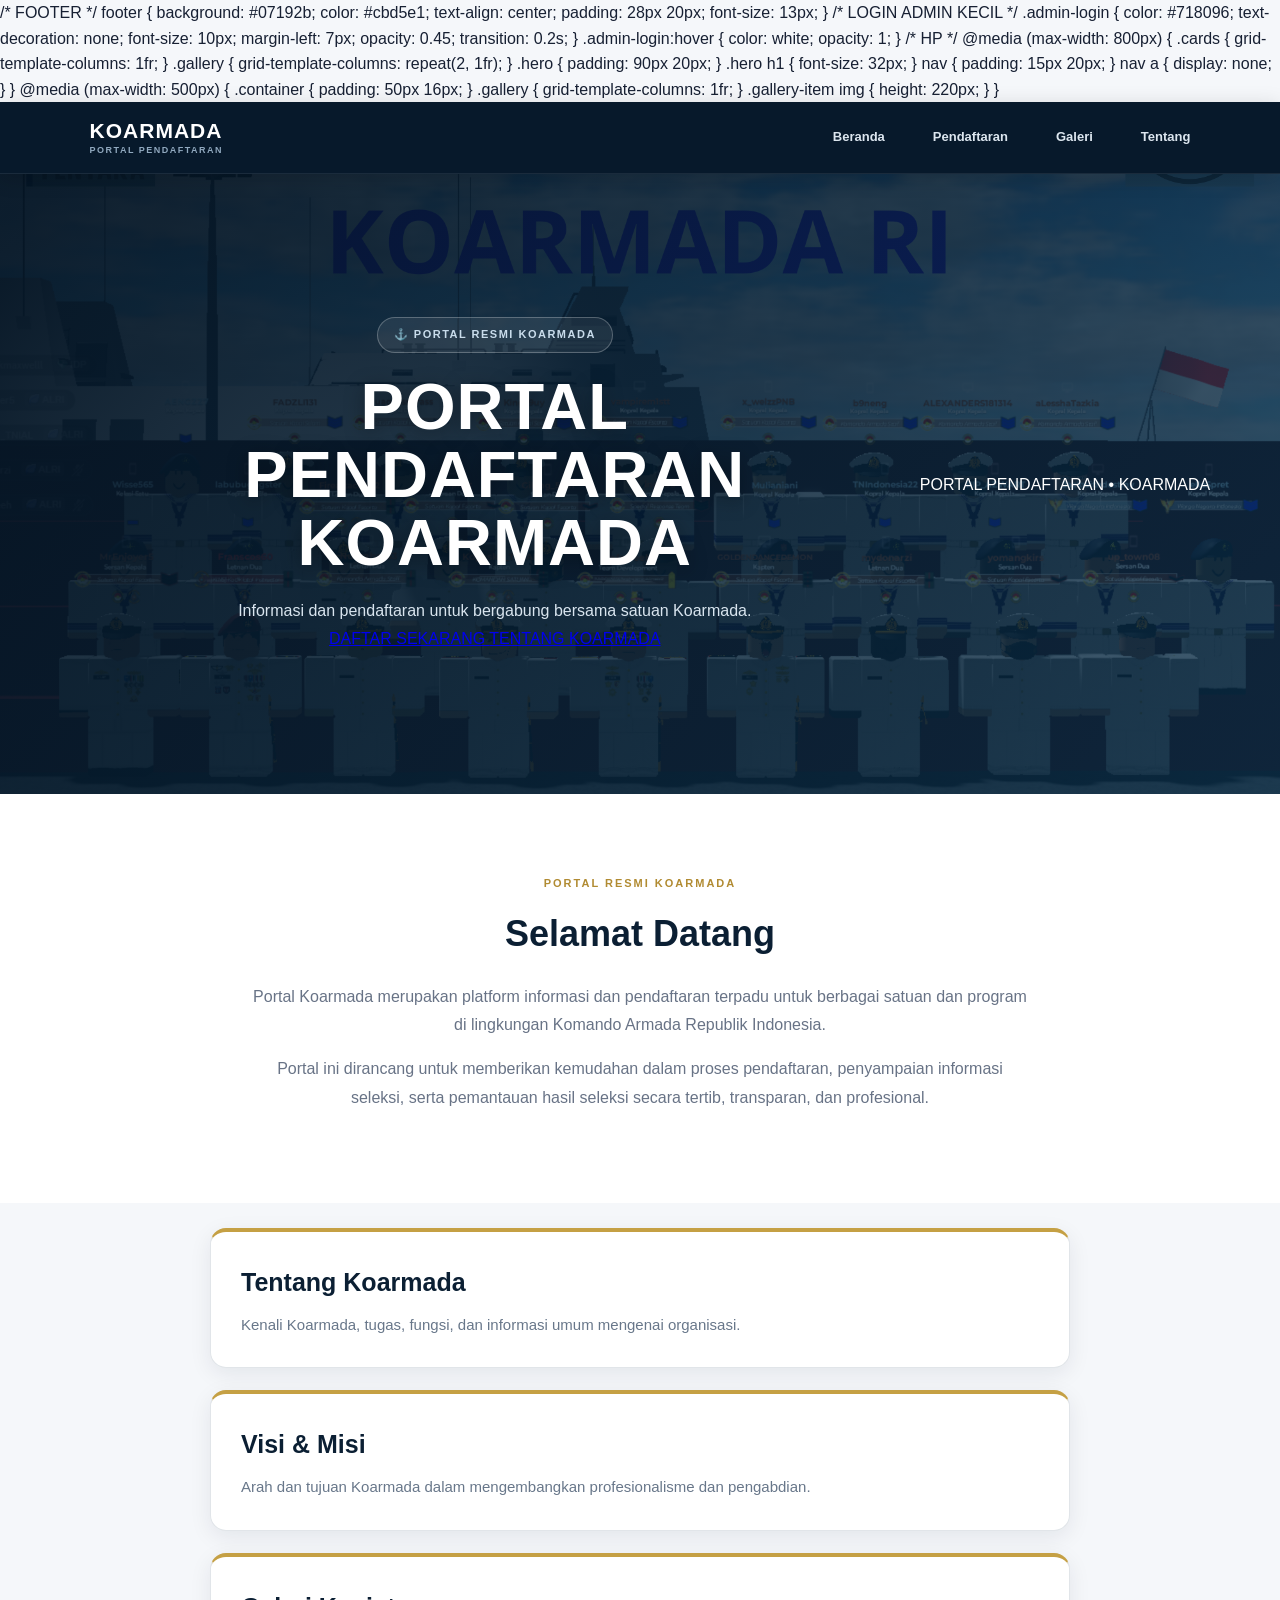
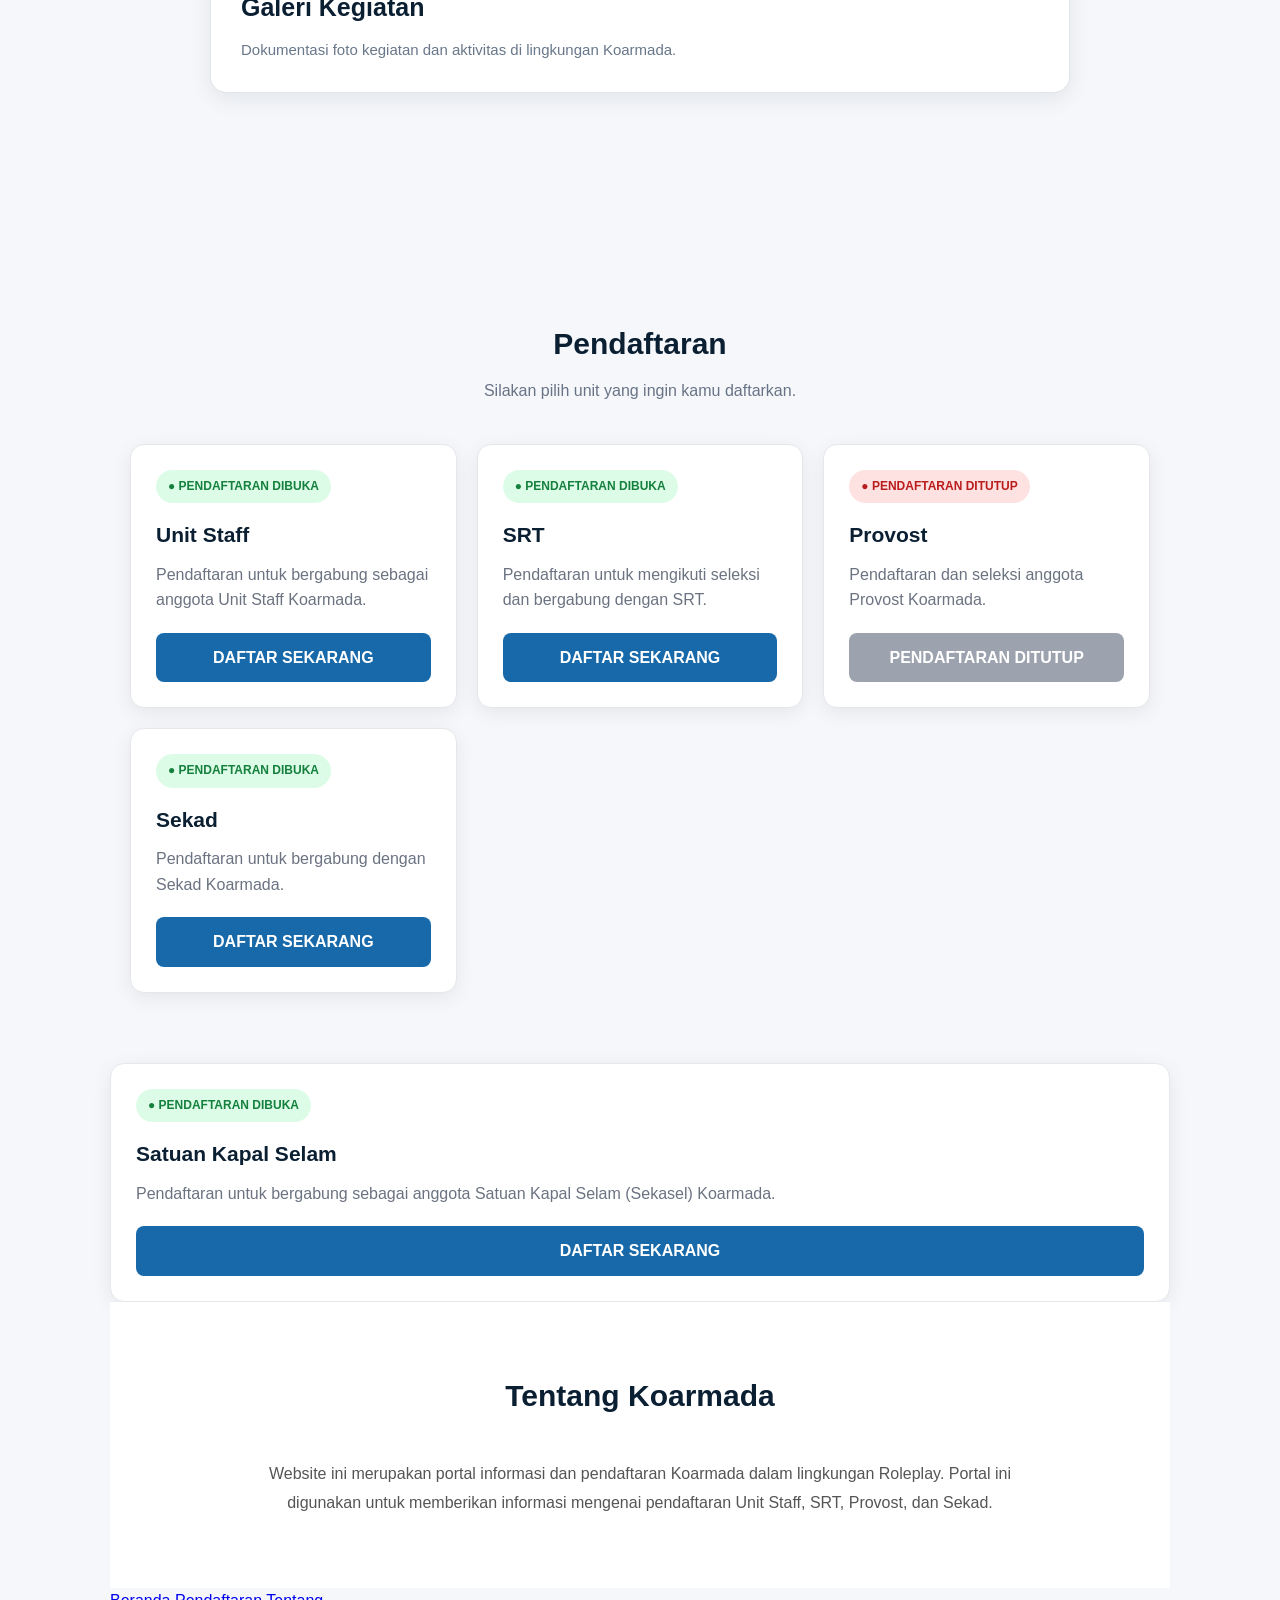
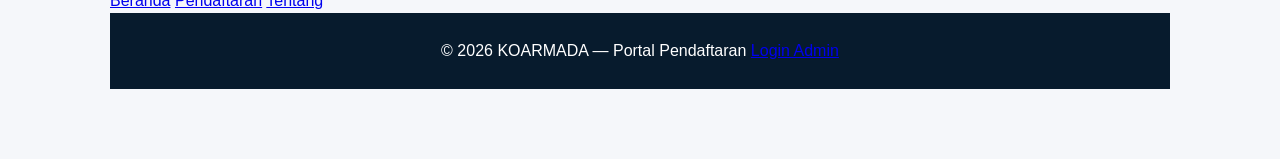
==== commit 9e824f95: "Update index.html" ====
--- a/index.html
+++ b/index.html
@@ -506,156 +506,7 @@
     </style>
 </head>
 
-<body>
-
-    <!-- NAVBAR -->
-
-    <nav>
-
-        <div class="logo">
-
-            <span>KOARMADA</span>
-
-            <small>
-                KOMANDO ARMADA REPUBLIK INDONESIA
-            </small>
-
-        </div>
-
-        <div class="nav-menu">
-
-            <a href="#beranda">Beranda</a>
-            <a href="#pendaftaran">Pendaftaran</a>
-
-        </div>
-
-    </nav>
-
-
-    <!-- HERO -->
-
-    <section class="hero" id="beranda">
-
-        <div class="hero-content">
-
-            <span class="hero-label">
-                PORTAL RESMI KOARMADA
-            </span>
-
-            <h1>
-                PORTAL PENDAFTARAN KOARMADA
-            </h1>
-
-            <p>
-                Portal informasi dan pendaftaran terpadu
-                untuk berbagai satuan dan program
-                di lingkungan Komando Armada Republik Indonesia.
-            </p>
-
-        </div>
-
-    </section>
-
-
-    <!-- SELAMAT DATANG -->
-
-    <section class="welcome">
-
-        <div class="container">
-
-            <div class="welcome-content">
-
-                <span class="section-label">
-                    PORTAL RESMI KOARMADA
-                </span>
-
-                <h2>
-                    Selamat Datang
-                </h2>
-
-                <p>
-                    Portal Koarmada merupakan platform informasi
-                    dan pendaftaran terpadu untuk berbagai satuan
-                    dan program di lingkungan Komando Armada
-                    Republik Indonesia.
-                </p>
-
-                <p>
-                    Portal ini dirancang untuk memberikan kemudahan
-                    dalam proses pendaftaran, penyampaian informasi
-                    seleksi, serta pemantauan hasil seleksi secara
-                    tertib, transparan, dan profesional.
-                </p>
-
-            </div>
-
-        </div>
-
-    </section>
-
-
-    <!-- INFORMASI KOARMADA -->
-
-    <section class="info-section">
-
-        <div class="info-card">
-
-            <a href="tentang.html">
-
-                <h2>
-                    Tentang Koarmada
-                </h2>
-
-                <p>
-                    Kenali Koarmada, tugas, fungsi, dan informasi
-                    umum mengenai organisasi.
-                </p>
-
-            </a>
-
-        </div>
-
-
-        <div class="info-card">
-
-            <a href="visi-misi.html">
-
-                <h2>
-                    Visi &amp; Misi
-                </h2>
-
-                <p>
-                    Arah dan tujuan Koarmada dalam mengembangkan
-                    profesionalisme dan pengabdian.
-                </p>
-
-            </a>
-
-        </div>
-
-
-        <div class="info-card">
-
-            <a href="galeri.html">
-
-                <h2>
-                    Galeri Kegiatan
-                </h2>
-
-                <p>
-                    Dokumentasi foto kegiatan dan aktivitas
-                    di lingkungan Koarmada.
-                </p>
-
-            </a>
-
-        </div>
-
-    </section>
-
-
-    <!-- PENDAFTARAN -->
-
+</body>
 
 
     /* FOOTER */
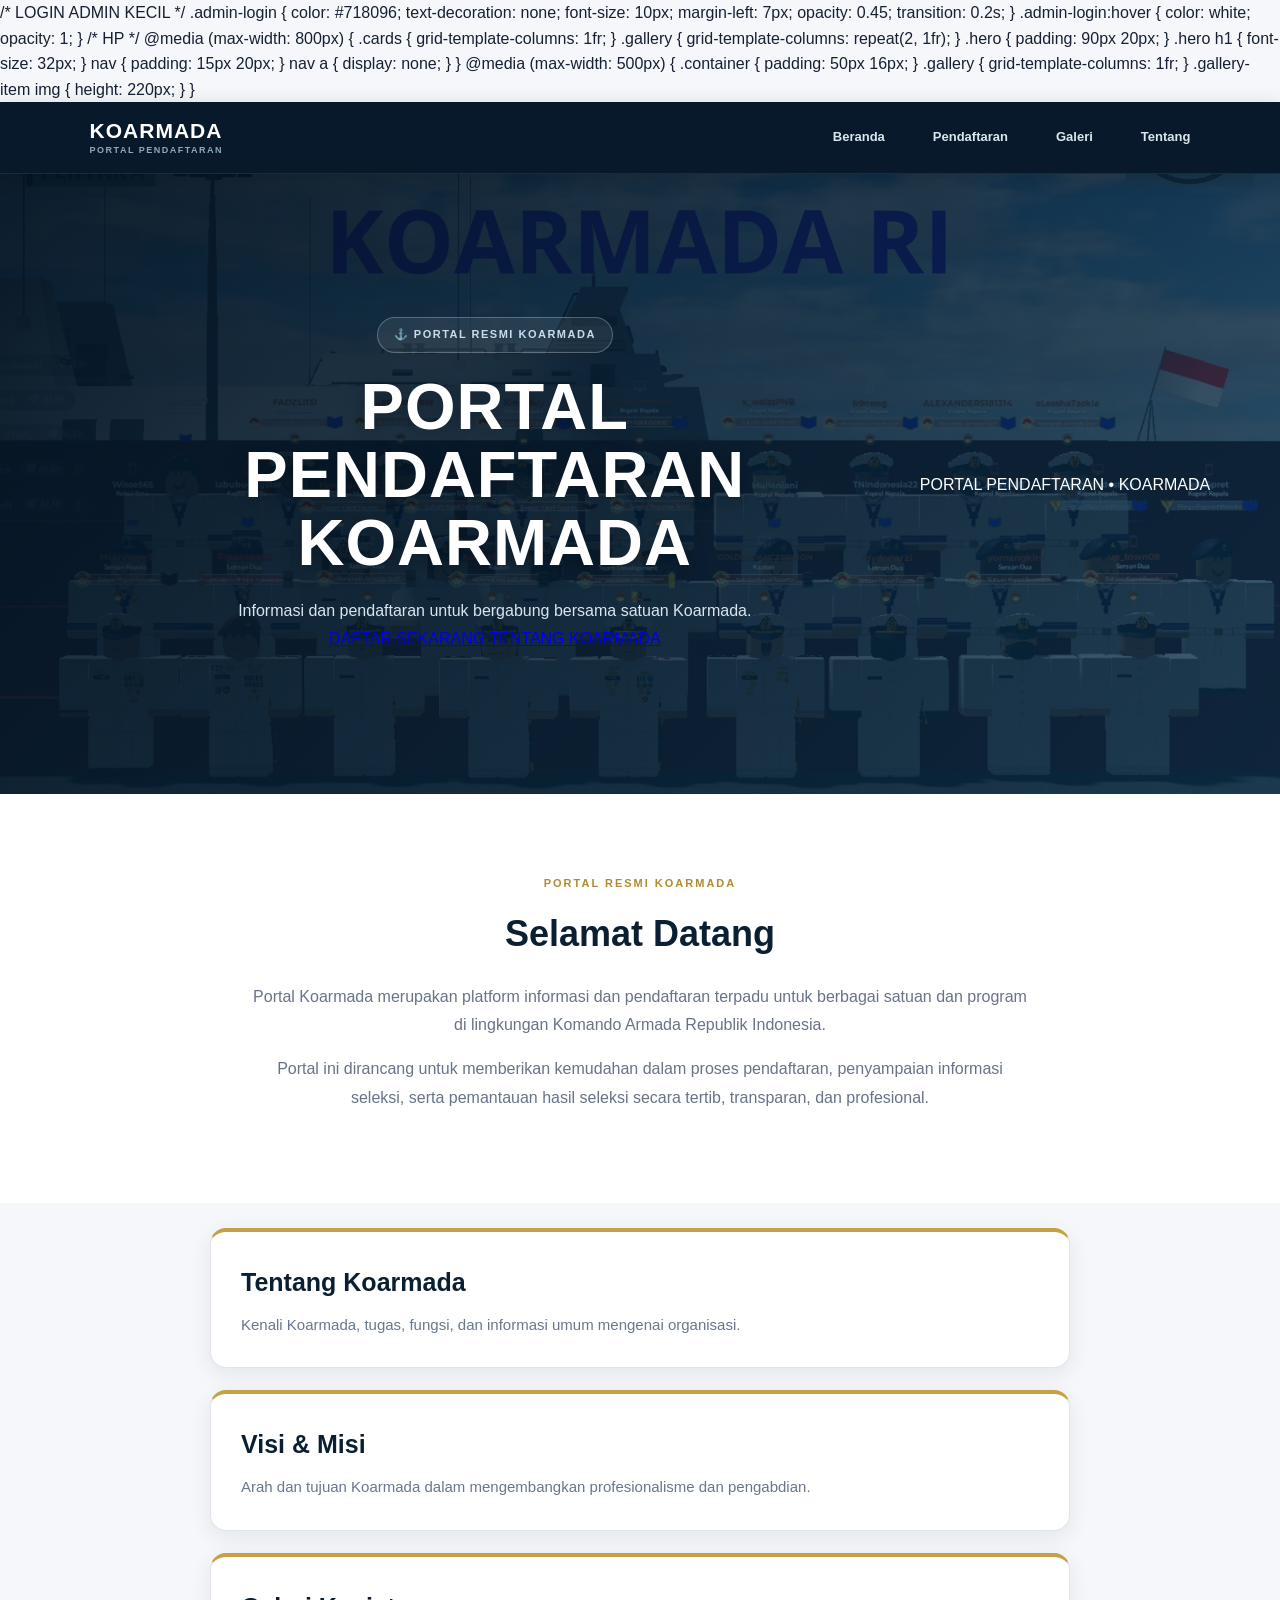
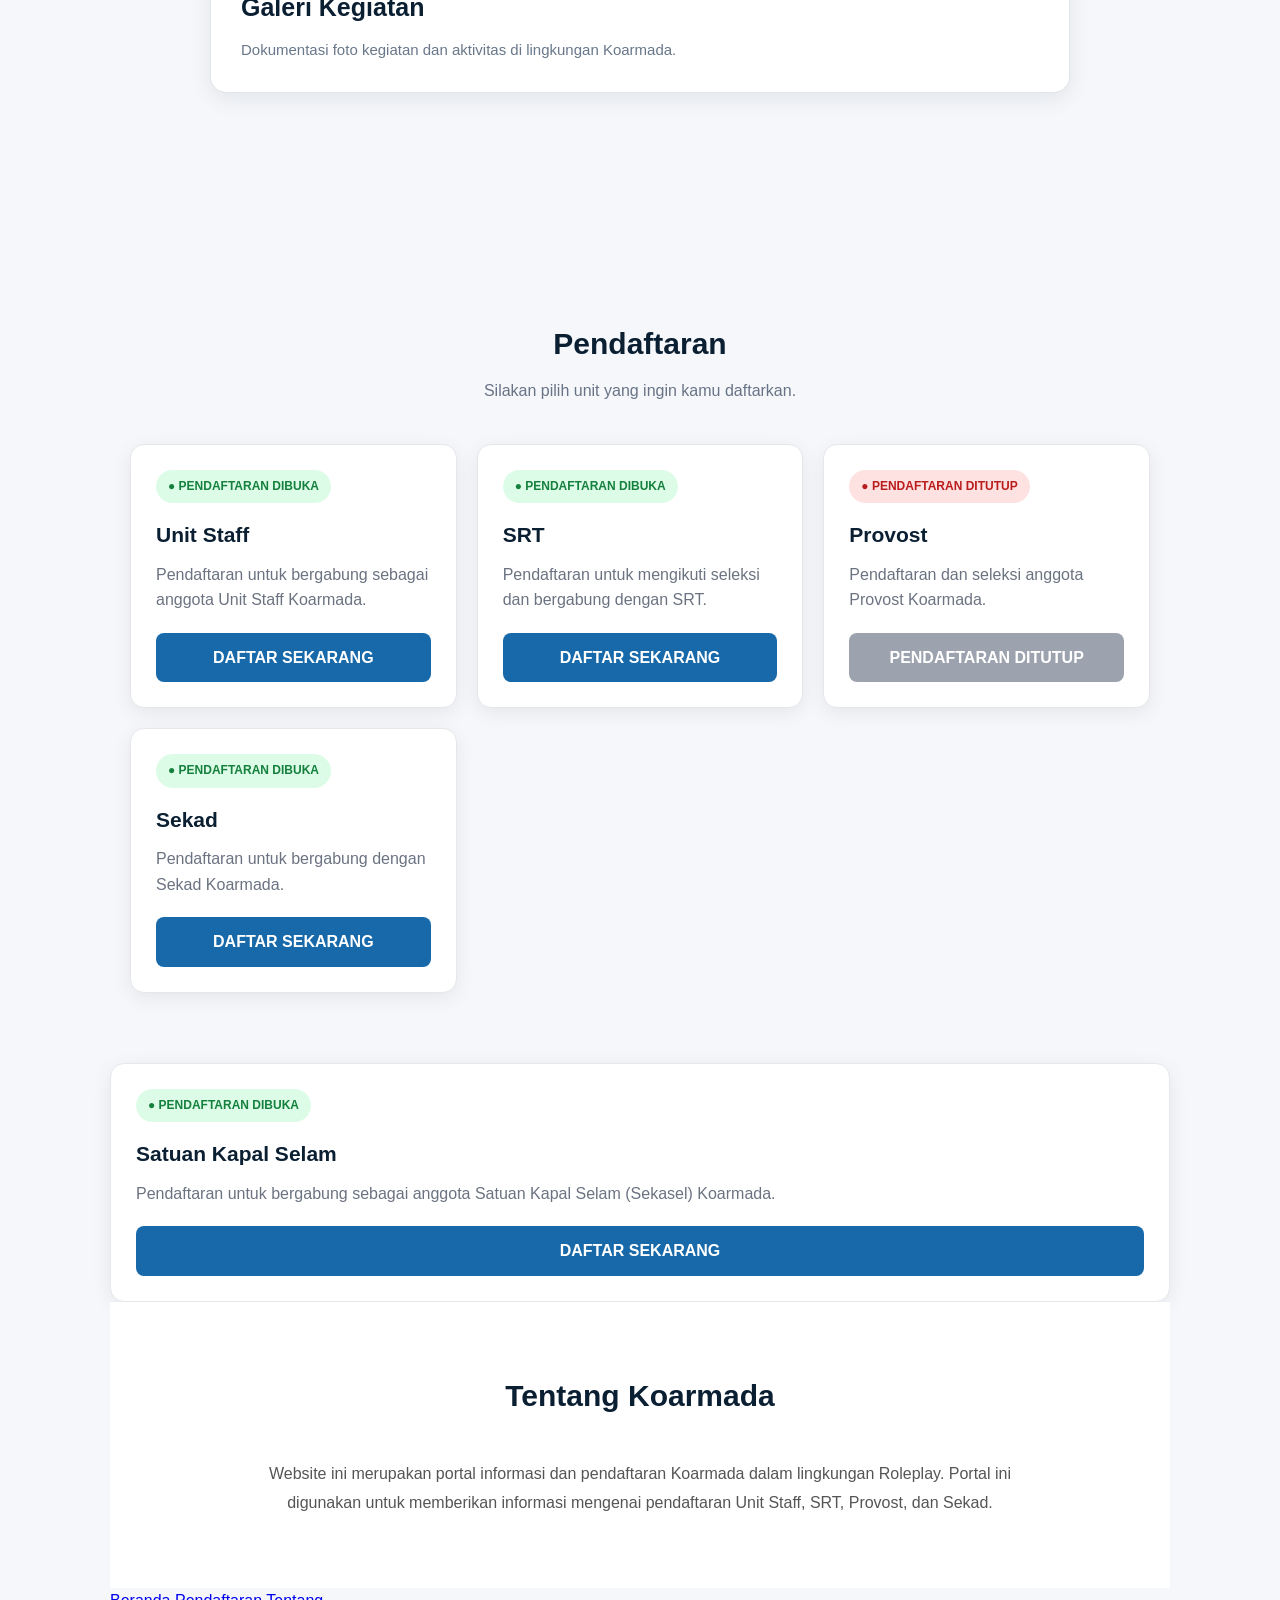
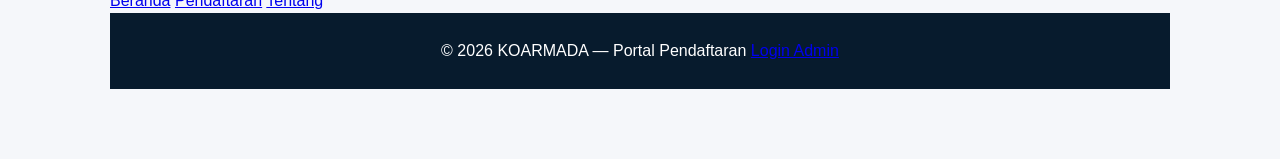
==== commit 82181d4d: "Update index.html" ====
--- a/index.html
+++ b/index.html
@@ -507,16 +507,6 @@
 </head>
 
 </body>
-
-
-    /* FOOTER */
-    footer {
-        background: #07192b;
-        color: #cbd5e1;
-        text-align: center;
-        padding: 28px 20px;
-        font-size: 13px;
-    }
 
     /* LOGIN ADMIN KECIL */
     .admin-login {
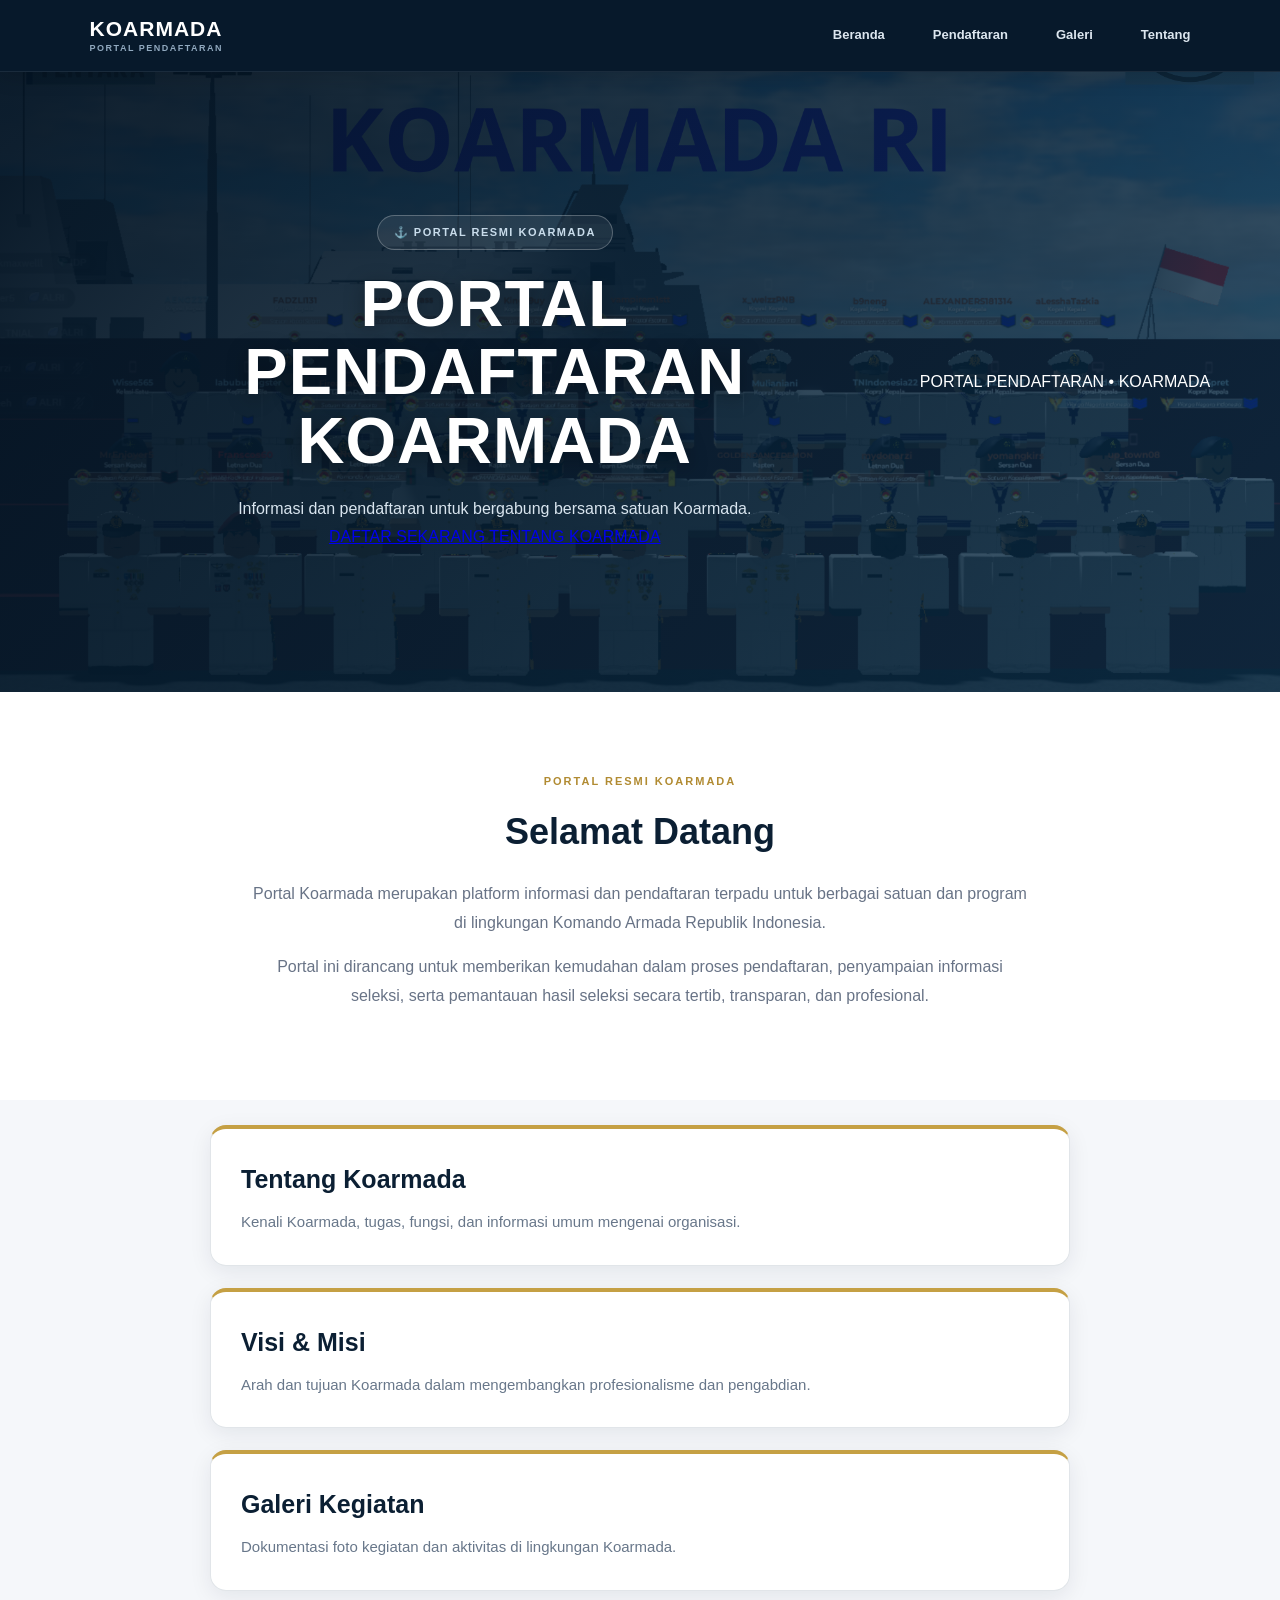
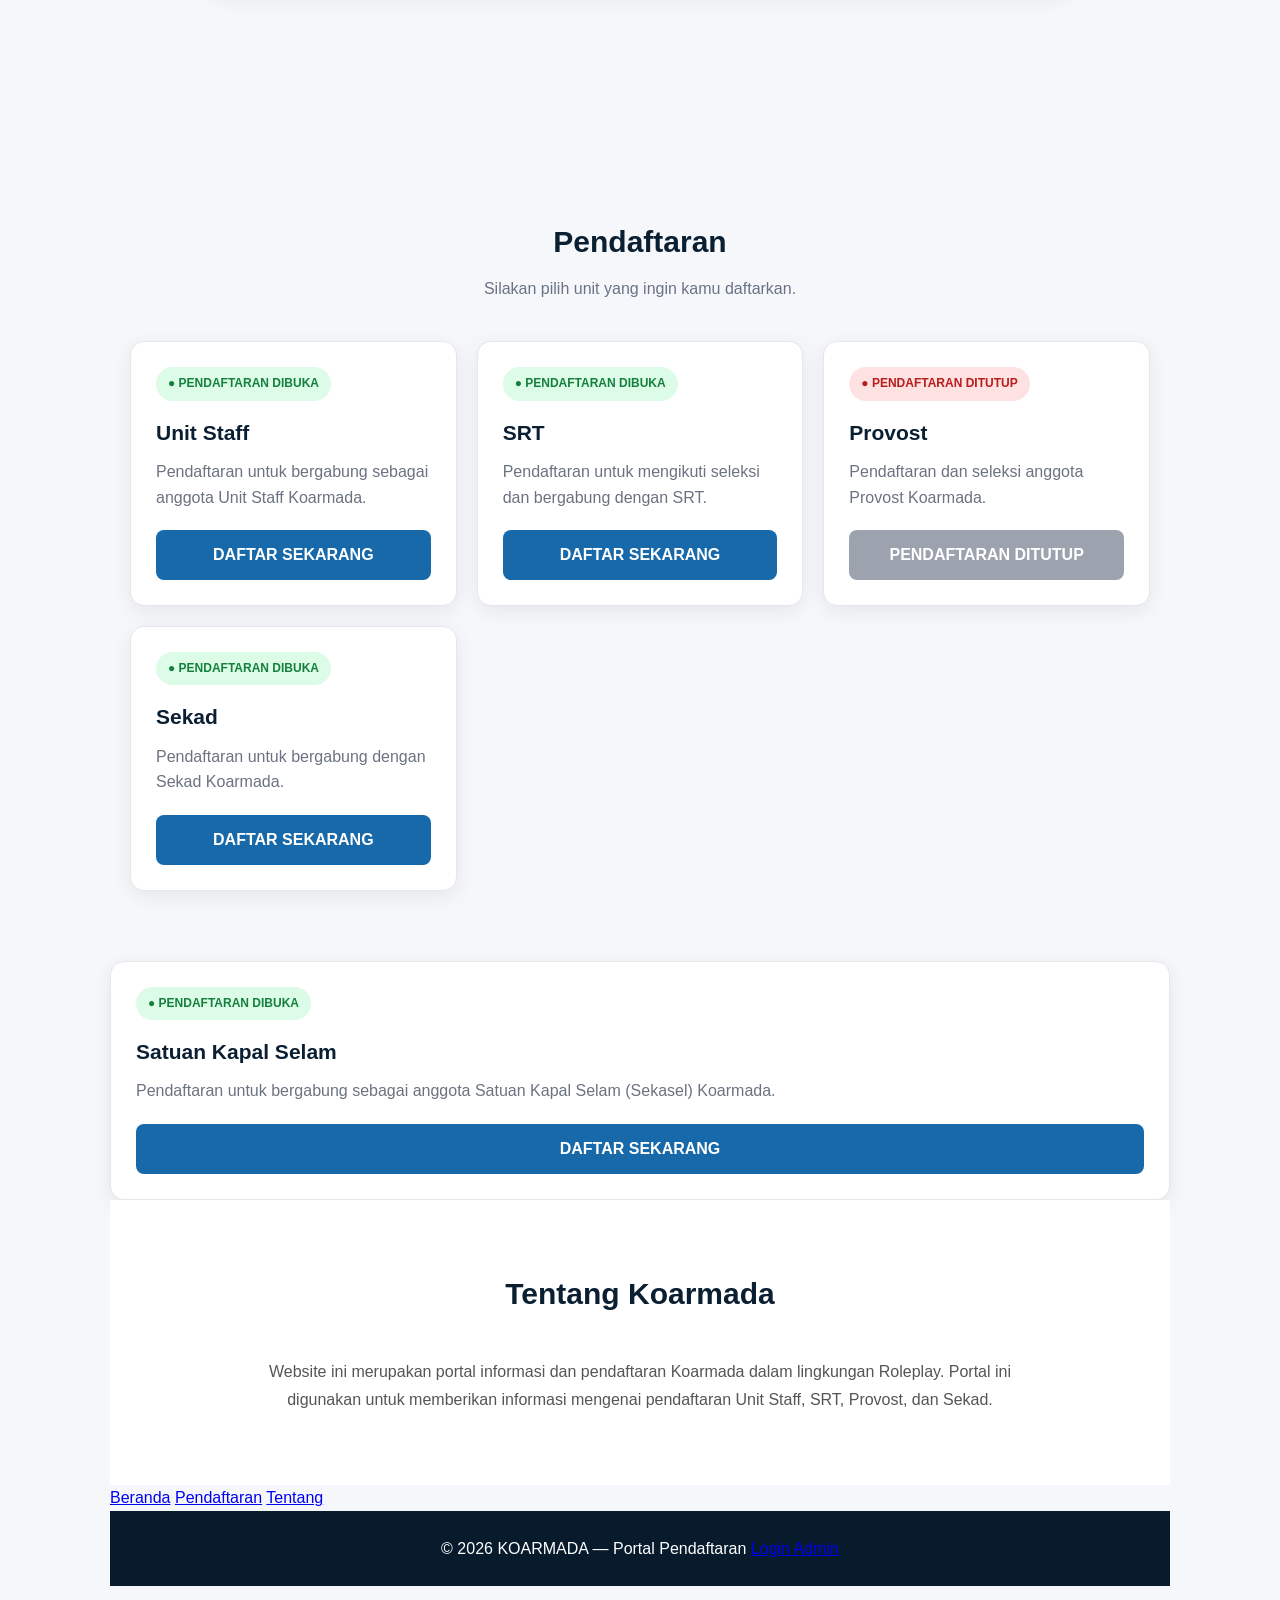
==== commit 599bbfd5: "Update index.html" ====
--- a/index.html
+++ b/index.html
@@ -508,63 +508,7 @@
 
 </body>
 
-    /* LOGIN ADMIN KECIL */
-    .admin-login {
-        color: #718096;
-        text-decoration: none;
-        font-size: 10px;
-        margin-left: 7px;
-        opacity: 0.45;
-        transition: 0.2s;
-    }
-
-    .admin-login:hover {
-        color: white;
-        opacity: 1;
-    }
-
-    /* HP */
-    @media (max-width: 800px) {
-
-        .cards {
-            grid-template-columns: 1fr;
-        }
-
-        .gallery {
-            grid-template-columns: repeat(2, 1fr);
-        }
-
-        .hero {
-            padding: 90px 20px;
-        }
-
-        .hero h1 {
-            font-size: 32px;
-        }
-
-        nav {
-            padding: 15px 20px;
-        }
-
-        nav a {
-            display: none;
-        }
-    }
-
-    @media (max-width: 500px) {
-
-        .container {
-            padding: 50px 16px;
-        }
-
-        .gallery {
-            grid-template-columns: 1fr;
-        }
-
-        .gallery-item img {
-            height: 220px;
-        }
-    }
+
 </style>
 </head>
 
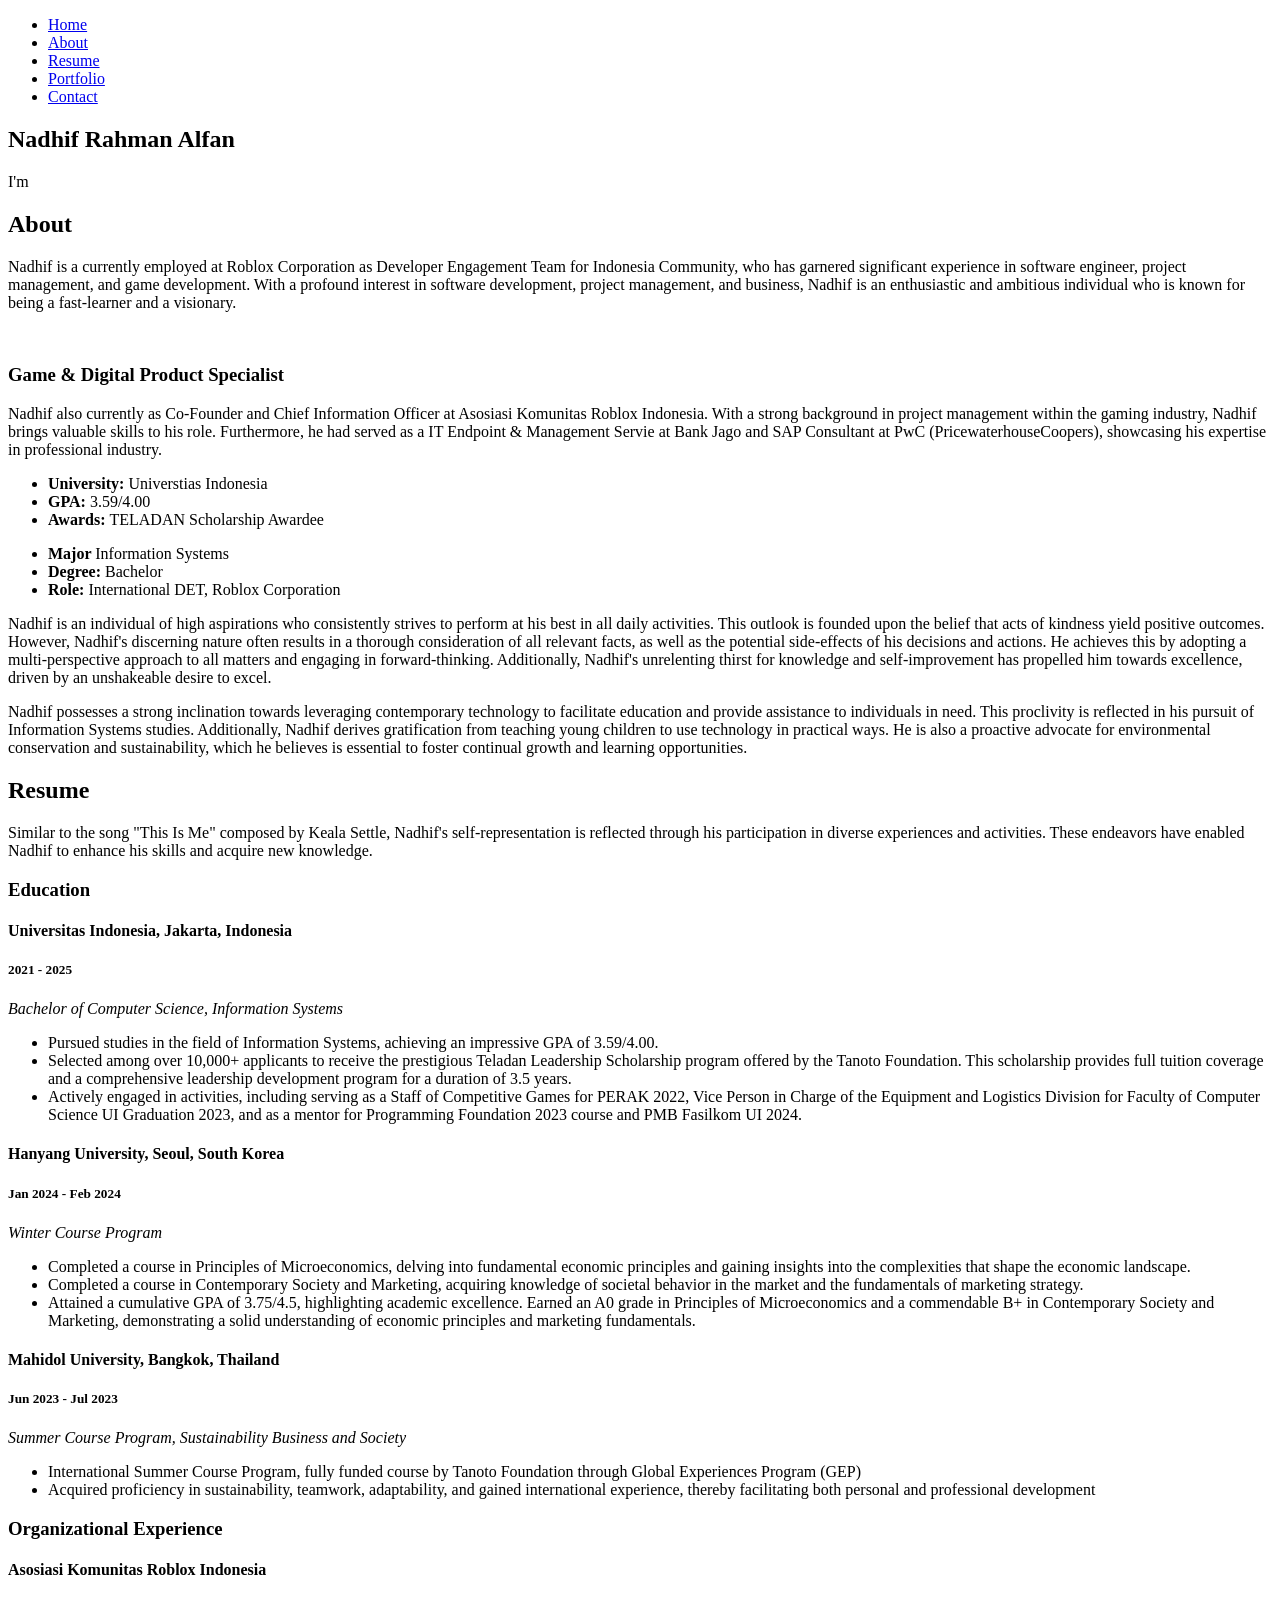
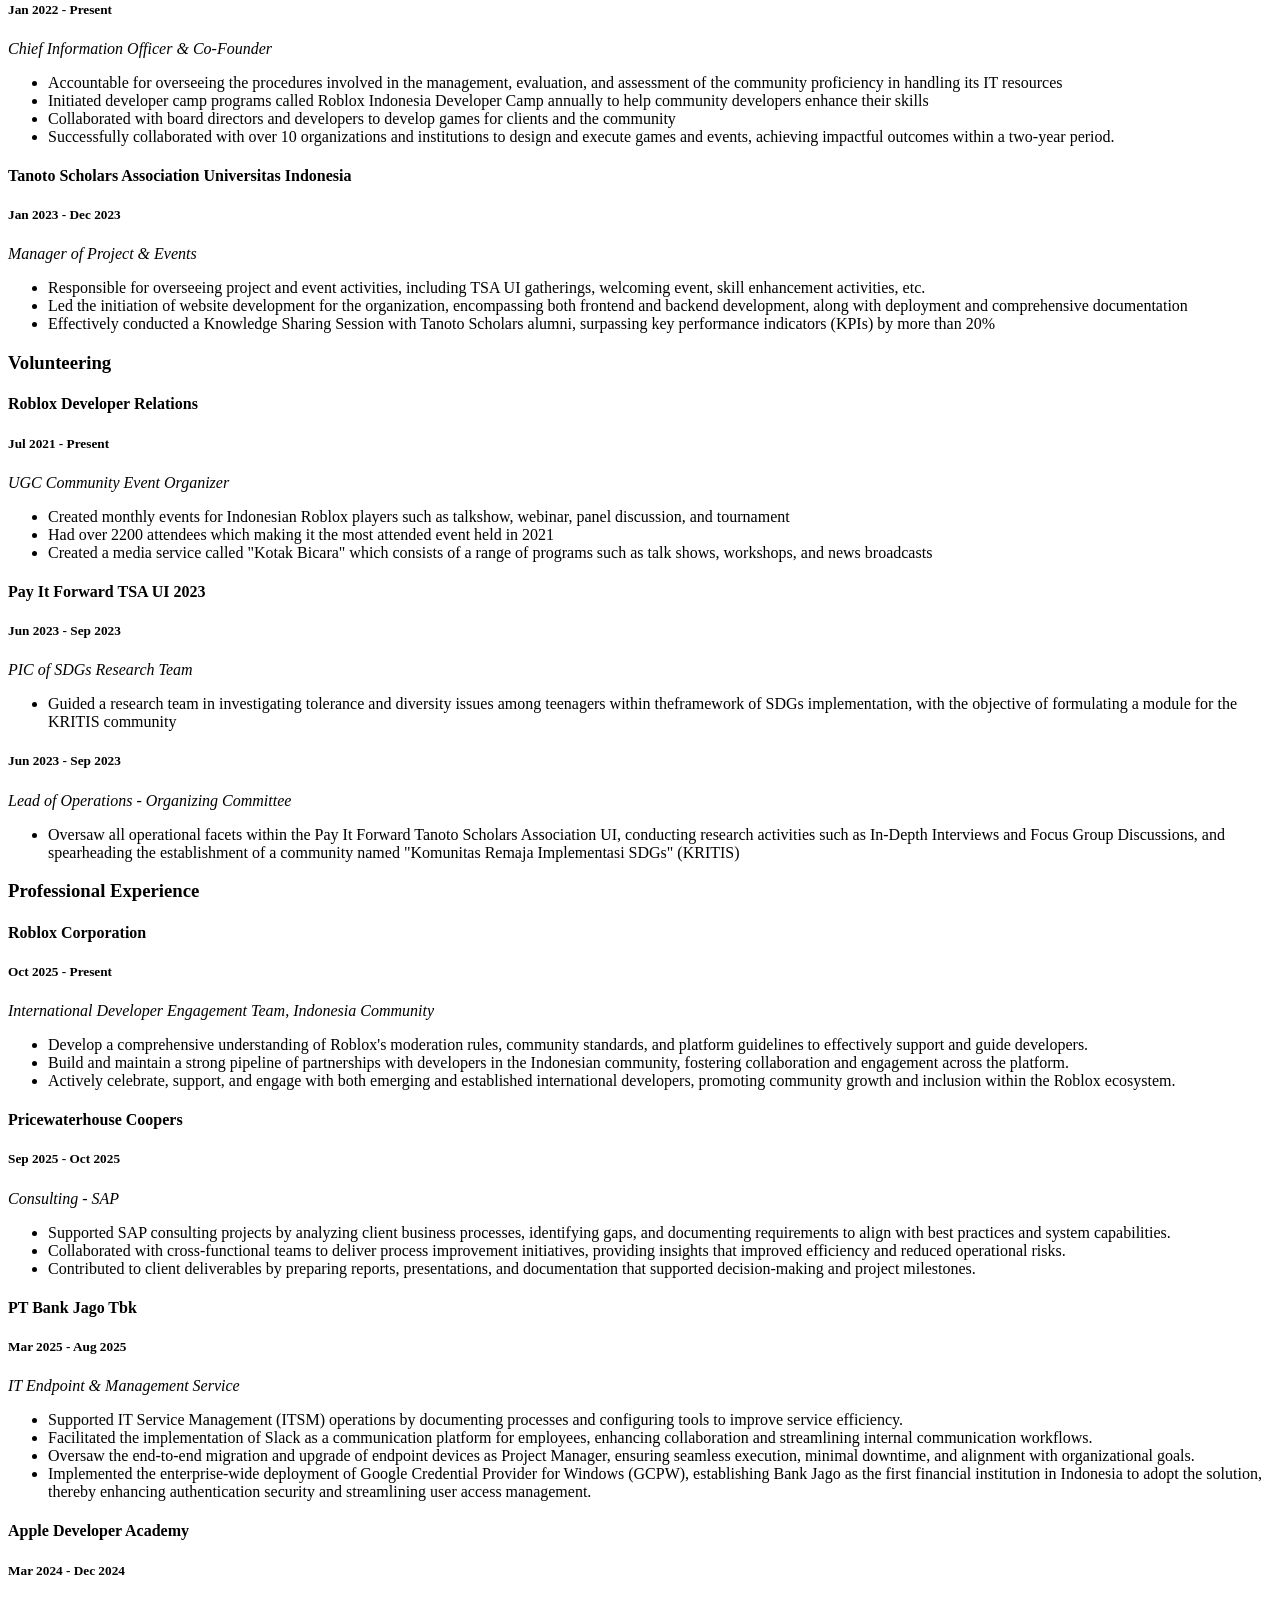
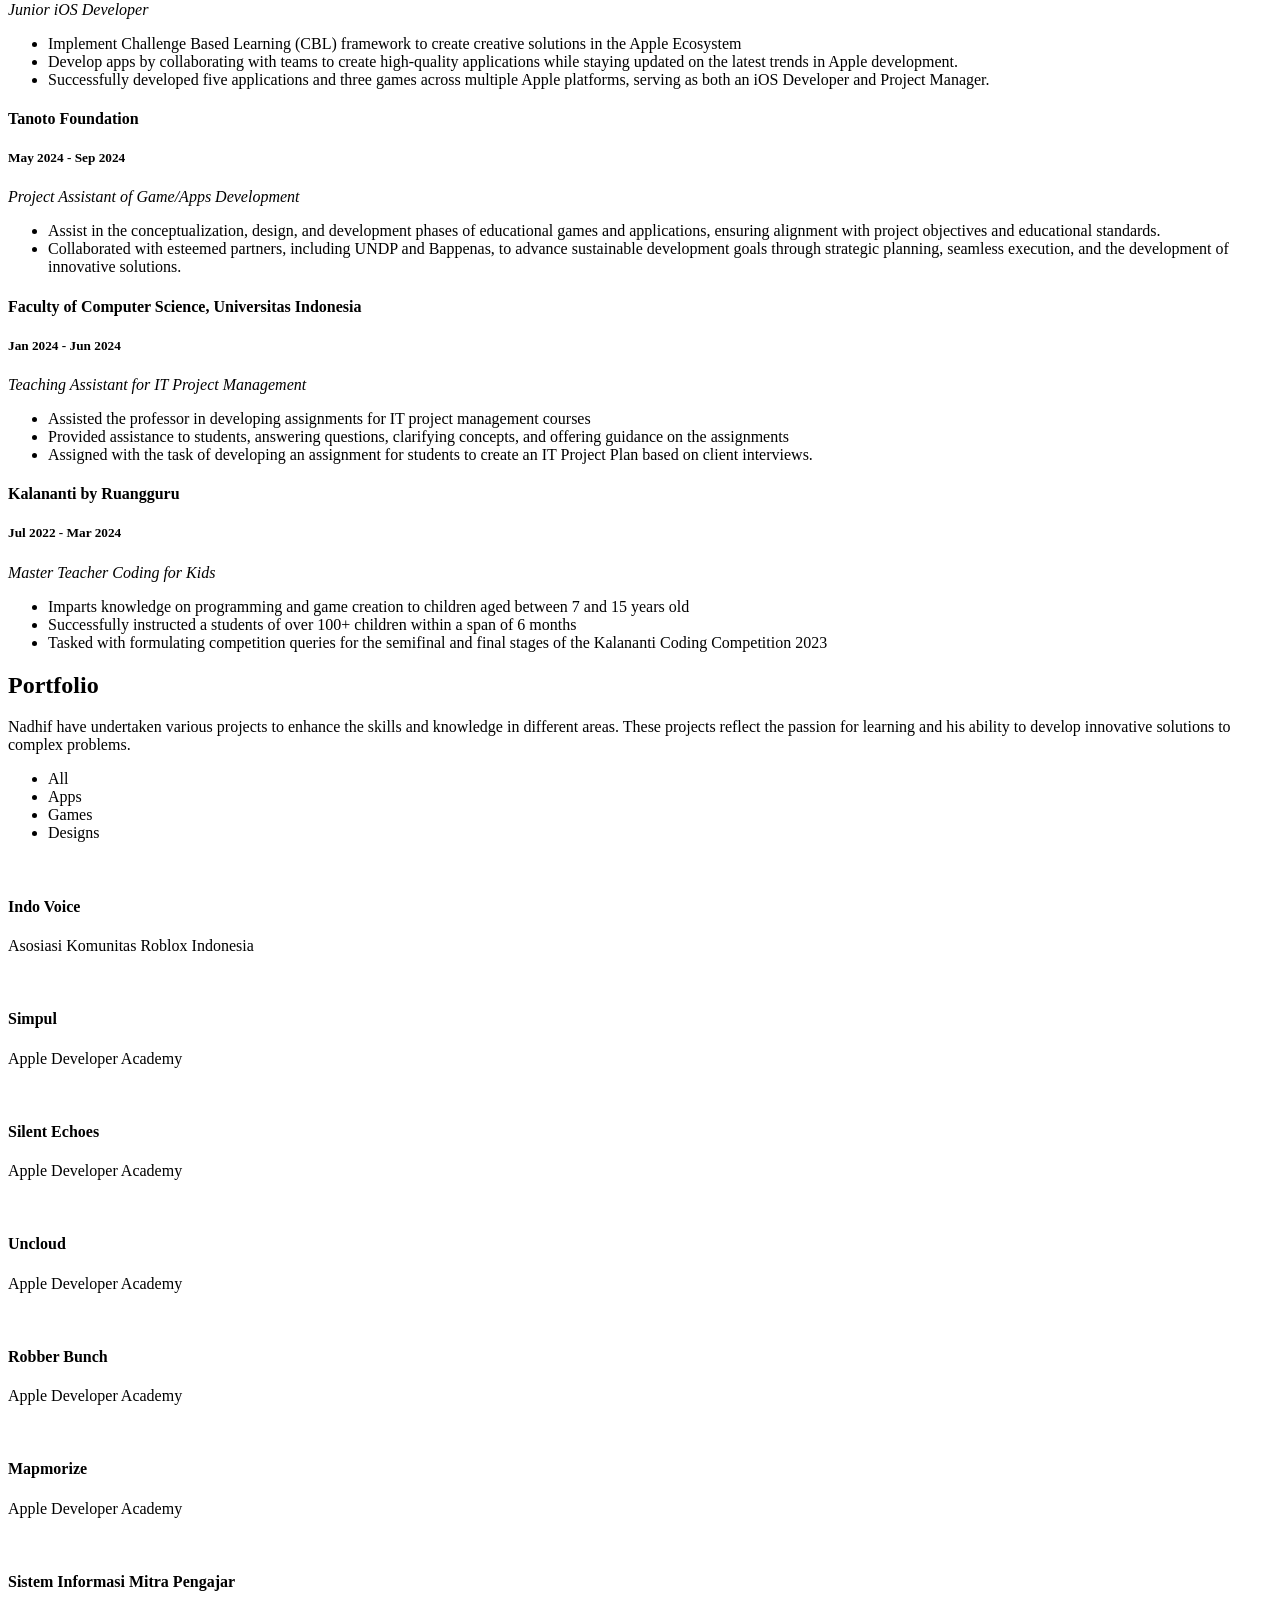
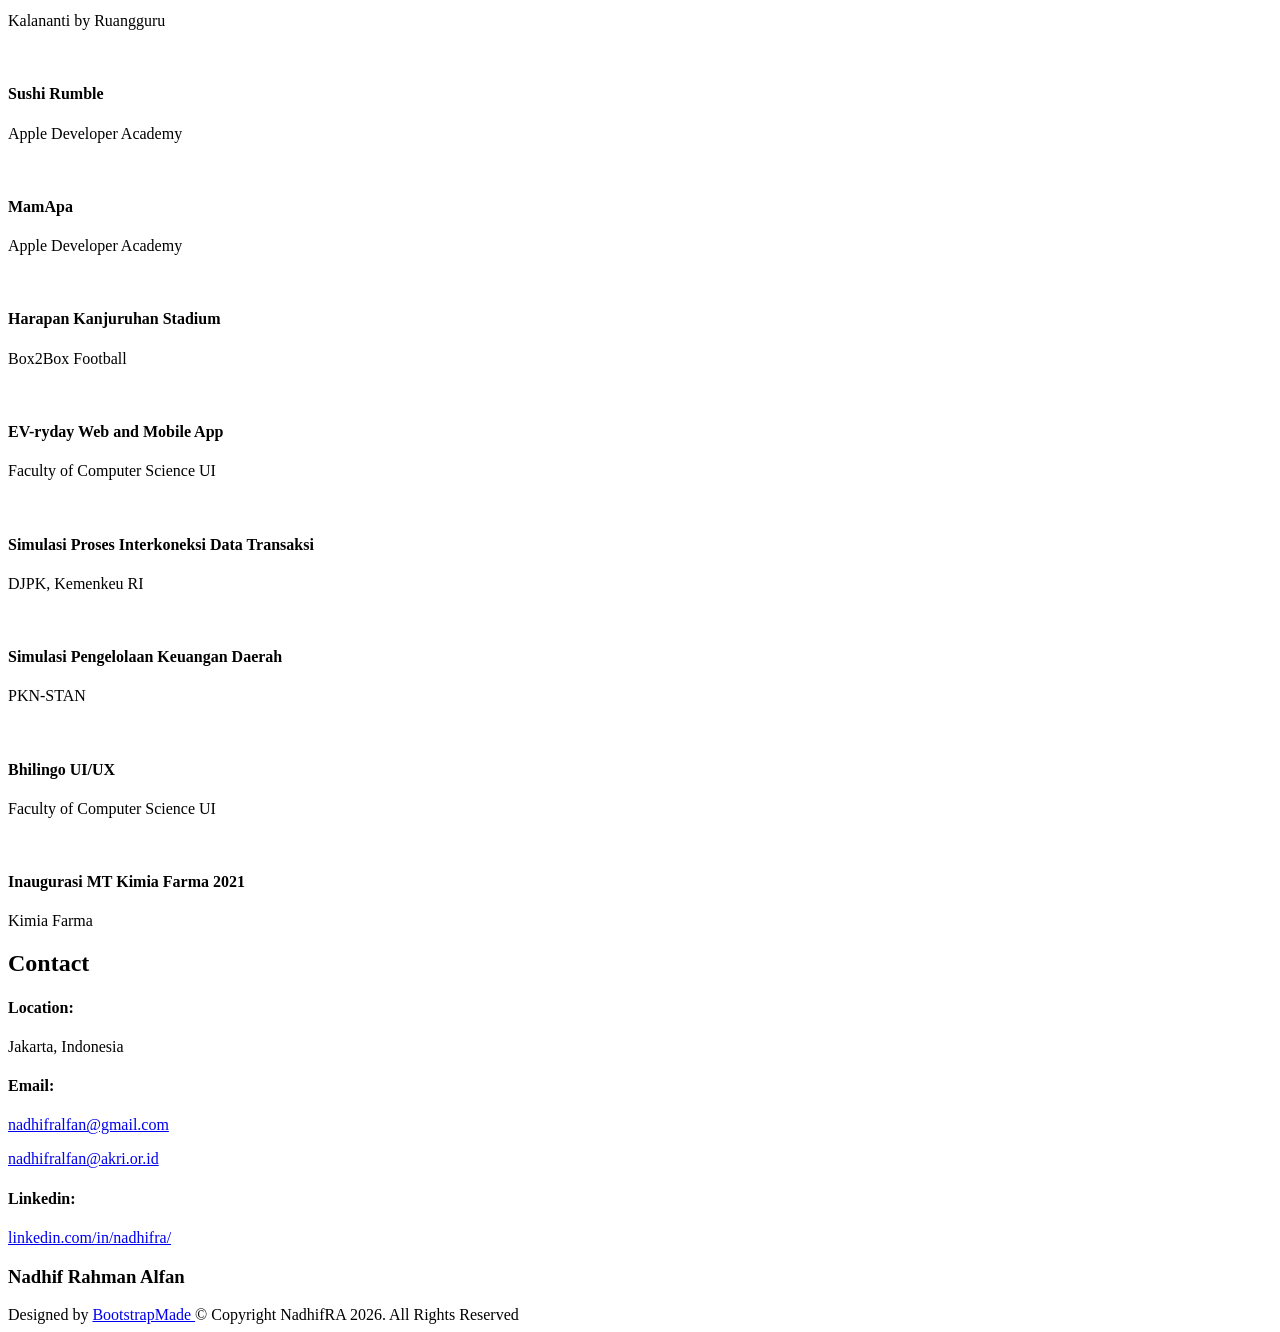
==== commit 58babe5b: "Rename nadhifra_vercel_app.html to index.html" ====
--- a/index.html
+++ b/index.html
@@ -1,829 +1,1334 @@
 <!DOCTYPE html>
-<html lang="id">
-<head>
-
-    <meta charset="UTF-8">
-    <meta name="viewport" content="width=device-width, initial-scale=1.0">
-
-    <title>Portal Pendaftaran Koarmada</title>
-
-    <link rel="stylesheet" href="style.css">
-
-    <style>
-
-        * {
-            margin: 0;
-            padding: 0;
-            box-sizing: border-box;
-            font-family: Arial, sans-serif;
-        }
-
-        html {
-            scroll-behavior: smooth;
-        }
-
-        body {
-            background: #f5f7fa;
-            color: #172033;
-            line-height: 1.6;
-        }
-
-
-        /* =========================
-           NAVBAR
-        ========================= */
-
-        nav {
-            position: sticky;
-            top: 0;
-            z-index: 1000;
-
-            height: 72px;
-            padding: 0 7%;
-
-            display: flex;
-            align-items: center;
-            justify-content: space-between;
-
-            background: #07192b;
-
-            border-bottom: 1px solid rgba(255,255,255,0.08);
-
-            box-shadow: 0 4px 20px rgba(0,0,0,0.15);
-        }
-
-        .logo {
-            display: flex;
-            flex-direction: column;
-            line-height: 1.1;
-        }
-
-        .logo span {
-            color: white;
-            font-size: 21px;
-            font-weight: 800;
-            letter-spacing: 1px;
-        }
-
-        .logo small {
-            margin-top: 4px;
-            color: #91a9bf;
-            font-size: 9px;
-            font-weight: 600;
-            letter-spacing: 1.5px;
-        }
-
-        .nav-menu {
-            display: flex;
-            align-items: center;
-            gap: 28px;
-        }
-
-        .nav-menu a {
-            position: relative;
-
-            color: #dce6ef;
-            text-decoration: none;
-
-            font-size: 13px;
-            font-weight: 600;
-
-            transition: 0.25s ease;
-        }
-
-        .nav-menu a:hover {
-            color: white;
-        }
-
-        .nav-menu a::after {
-            content: "";
-
-            position: absolute;
-            left: 0;
-            bottom: -8px;
-
-            width: 0;
-            height: 2px;
-
-            background: #c9a44c;
-
-            transition: 0.25s ease;
-        }
-
-        .nav-menu a:hover::after {
-            width: 100%;
-        }
-
-
-        /* =========================
-           HERO
-        ========================= */
-
-        .hero {
-            position: relative;
-
-            min-height: 620px;
-
-            display: flex;
-            align-items: center;
-            justify-content: center;
-
-            text-align: center;
-
-            padding: 90px 20px;
-
-            overflow: hidden;
-
-            background:
-                linear-gradient(
-                    135deg,
-                    rgba(4,20,35,0.94),
-                    rgba(9,49,78,0.72)
-                ),
-                url("1_20260731_224607_0000.png");
-
-            background-size: cover;
-            background-position: center;
-        }
-
-        .hero-content {
-            max-width: 850px;
-            position: relative;
-            z-index: 2;
-        }
-
-        .hero-label {
-            display: inline-block;
-
-            margin-bottom: 20px;
-
-            padding: 8px 16px;
-
-            border: 1px solid rgba(255,255,255,0.25);
-            border-radius: 30px;
-
-            background: rgba(255,255,255,0.08);
-
-            color: #c9dceb;
-
-            font-size: 11px;
-            font-weight: 700;
-            letter-spacing: 1.5px;
-        }
-
-        .hero h1 {
-            margin-bottom: 20px;
-
-            color: white;
-
-            font-size: clamp(38px, 6vw, 65px);
-            line-height: 1.05;
-
-            font-weight: 900;
-            letter-spacing: 1px;
-
-            text-shadow: 0 4px 20px rgba(0,0,0,0.35);
-        }
-
-        .hero p {
-            max-width: 650px;
-
-            margin: 0 auto;
-
-            color: #d9e5ef;
-
-            font-size: 16px;
-            line-height: 1.8;
-        }
-
-
-        /* =========================
-           SELAMAT DATANG
-        ========================= */
-
-        .welcome {
-            background: #ffffff;
-        }
-
-        .welcome .container {
-            max-width: 900px;
-            margin: auto;
-            padding: 75px 20px;
-        }
-
-        .welcome-content {
-            text-align: center;
-        }
-
-        .section-label {
-            display: inline-block;
-
-            margin-bottom: 12px;
-
-            color: #b18b32;
-
-            font-size: 11px;
-            font-weight: 800;
-
-            letter-spacing: 2px;
-        }
-
-        .welcome h2 {
-            margin-bottom: 20px;
-
-            color: #0b1f33;
-
-            font-size: 36px;
-            font-weight: 800;
-        }
-
-        .welcome p {
-            max-width: 780px;
-
-            margin: 0 auto 15px;
-
-            color: #687386;
-
-            font-size: 16px;
-            line-height: 1.8;
-        }
-
-
-        /* =========================
-           INFORMASI
-        ========================= */
-
-        .info-section {
-            max-width: 900px;
-
-            margin: 0 auto;
-
-            padding: 25px 20px 65px;
-        }
-
-        .info-card {
-            background: #ffffff;
-
-            margin-bottom: 22px;
-
-            border: 1px solid #e1e5e9;
-
-            border-top: 4px solid #c5a044;
-
-            border-radius: 16px;
-
-            box-shadow:
-                0 6px 22px rgba(11,31,51,0.08);
-
-            overflow: hidden;
-
-            transition: 0.25s ease;
-        }
-
-        .info-card:hover {
-            transform: translateY(-3px);
-
-            box-shadow:
-                0 12px 30px rgba(11,31,51,0.13);
-        }
-
-        .info-card a {
-            display: block;
-
-            padding: 30px;
-
-            color: inherit;
-
-            text-decoration: none;
-        }
-
-        .info-card h2 {
-            margin-bottom: 10px;
-
-            color: #0b1f33;
-
-            font-size: 25px;
-            font-weight: 800;
-        }
-
-        .info-card p {
-            color: #68778a;
-
-            font-size: 15px;
-
-            line-height: 1.7;
-        }
-
-
-        /* =========================
-           PENDAFTARAN
-        ========================= */
-
-        .registration {
-            background: #f5f7fa;
-        }
-
-        .container {
-            max-width: 1100px;
-
-            margin: auto;
-
-            padding: 70px 20px;
-        }
-
-        .section-title {
-            text-align: center;
-
-            margin-bottom: 40px;
-        }
-
-        .section-title h2 {
-            margin-bottom: 10px;
-
-            color: #0b1f33;
-
-            font-size: 30px;
-            font-weight: 800;
-        }
-
-        .section-title p {
-            color: #687386;
-        }
-
-
-        /* KARTU PENDAFTARAN */
-
-        .cards {
-            display: grid;
-
-            grid-template-columns:
-                repeat(3, 1fr);
-
-            gap: 20px;
-        }
-
-        .card {
-            background: white;
-
-            padding: 25px;
-
-            border-radius: 14px;
-
-            border: 1px solid #e5e7eb;
-
-            box-shadow:
-                0 5px 20px rgba(0,0,0,0.07);
-        }
-
-        .card h3 {
-            margin-bottom: 10px;
-
-            color: #0b1f33;
-
-            font-size: 21px;
-        }
-
-        .card p {
-            margin-bottom: 20px;
-
-            color: #6b7280;
-
-            line-height: 1.6;
-        }
-
-
-        /* STATUS */
-
-        .status {
-            display: inline-block;
-
-            padding: 7px 12px;
-
-            margin-bottom: 15px;
-
-            border-radius: 20px;
-
-            font-size: 12px;
-            font-weight: bold;
-        }
-
-        .open {
-            background: #dcfce7;
-            color: #15803d;
-        }
-
-        .closed {
-            background: #fee2e2;
-            color: #b91c1c;
-        }
-
-
-        /* BUTTON */
-
-        .button {
-            display: block;
-
-            padding: 12px;
-
-            border-radius: 8px;
-
-            background: #1769aa;
-
-            color: white;
-
-            text-align: center;
-
-            text-decoration: none;
-
-            font-weight: bold;
-        }
-
-        .button:hover {
-            background: #0d568d;
-        }
-
-        .disabled {
-            background: #9ca3af;
-
-            pointer-events: none;
-        }
-
-
-        /* =========================
-           MOBILE
-        ========================= */
-
-        @media (max-width: 800px) {
-
-            nav {
-                padding: 0 20px;
-            }
-
-            .nav-menu {
-                display: none;
-            }
-
-            .hero {
-                min-height: 520px;
-
-                padding: 70px 20px;
-            }
-
-            .hero h1 {
-                font-size: 34px;
-            }
-
-            .welcome .container {
-                padding: 55px 20px;
-            }
-
-            .welcome h2 {
-                font-size: 30px;
-            }
-
-            .info-section {
-                padding: 20px 16px 45px;
-            }
-
-            .info-card a {
-                padding: 25px 22px;
-            }
-
-            .info-card h2 {
-                font-size: 22px;
-            }
-
-            .info-card p {
-                font-size: 14px;
-            }
-
-            .cards {
-                grid-template-columns: 1fr;
-            }
-
-        }
-
-    </style>
-</head>
-
-</body>
-
-
-</style>
-</head>
-
-<body>
-
-    <!-- NAVBAR -->
-<nav>
-
-    <div class="logo">
-        <span>KOARMADA</span>
-        <small>PORTAL PENDAFTARAN</small>
+<html lang="en">
+  <head>
+    <meta charset="utf-8" />
+    <meta content="width=device-width, initial-scale=1.0" name="viewport" />
+    <title>
+      Nadhif RA Website
+    </title>
+    <meta content="" name="description" />
+    <meta content="" name="keywords" />
+    <!-- Favicons -->
+    <link href="assets/img/favicon.png" rel="icon" />
+    <link href="assets/img/apple-touch-icon.png" rel="apple-touch-icon" />
+    <!-- Google Fonts -->
+    <link href="https://fonts.googleapis.com/css?family=Open+Sans:300,300i,400,400i,600,600i,700,700i|Raleway:300,300i,400,400i,500,500i,600,600i,700,700i|Poppins:300,300i,400,400i,500,500i,600,600i,700,700i" rel="stylesheet" />
+    <!-- Vendor CSS Files -->
+    <link href="assets/vendor/aos/aos.css" rel="stylesheet" />
+    <link href="assets/vendor/bootstrap/css/bootstrap.min.css" rel="stylesheet" />
+    <link href="assets/vendor/bootstrap-icons/bootstrap-icons.css" rel="stylesheet" />
+    <link href="assets/vendor/boxicons/css/boxicons.min.css" rel="stylesheet" />
+    <link href="assets/vendor/glightbox/css/glightbox.min.css" rel="stylesheet" />
+    <link href="assets/vendor/swiper/swiper-bundle.min.css" rel="stylesheet" />
+    <!-- Template Main CSS File -->
+    <link href="assets/css/style.css" rel="stylesheet" />
+    <!-- =======================================================
+  * Template Name: MyResume
+  * Updated: Mar 10 2023 with Bootstrap v5.2.3
+  * Template URL: https://bootstrapmade.com/free-html-bootstrap-template-my-resume/
+  * Author: BootstrapMade.com
+  * License: https://bootstrapmade.com/license/
+  ======================================================== -->
+  </head>
+  <body>
+    <!-- ======= Mobile nav toggle button ======= -->
+    <!-- <button type="button" class="mobile-nav-toggle d-xl-none"><i class="bi bi-list mobile-nav-toggle"></i></button> -->
+    <i class="bi bi-list mobile-nav-toggle d-lg-none"></i>
+    <!-- ======= Header ======= -->
+    <header id="header" class="d-flex flex-column justify-content-center">
+      <nav id="navbar" class="navbar nav-menu">
+        <ul>
+          <li>
+            <a href="#hero" class="nav-link scrollto active">            <i class="bx bx-home"></i>
+            <span>            Home
+</span>
+</a>
+          </li>
+          <li>
+            <a href="#about" class="nav-link scrollto">            <i class="bx bx-user"></i>
+            <span>            About
+</span>
+</a>
+          </li>
+          <li>
+            <a href="#resume" class="nav-link scrollto">            <i class="bx bx-file-blank"></i>
+            <span>            Resume
+</span>
+</a>
+          </li>
+          <li>
+            <a href="#portfolio" class="nav-link scrollto">            <i class="bx bx-book-content"></i>
+            <span>            Portfolio
+</span>
+</a>
+          </li>
+          <!-- <li><a href="#services" class="nav-link scrollto"><i class="bx bx-server"></i> <span>Awards & Honors</span></a></li> -->
+          <li>
+            <a href="#contact" class="nav-link scrollto">            <i class="bx bx-envelope"></i>
+            <span>            Contact
+</span>
+</a>
+          </li>
+        </ul>
+      </nav>
+      <!-- .nav-menu -->
+    </header>
+    <!-- End Header -->
+    <!-- ======= Hero Section ======= -->
+    <section id="hero" class="d-flex flex-column justify-content-center">
+      <div class="container" data-aos="zoom-in" data-aos-delay="100">
+        <h1>
+          Nadhif Rahman Alfan
+        </h1>
+        <p>
+          I&#39;m
+          <span class="typed" data-typed-items="Game and Digital Product Specialist, Software Engineer, Prosecutor of Knowledge"></span>
+        </p>
+        <div class="social-links">
+          <a href="https://twitter.com/nadheps" class="twitter" target="_blank">          <i class="bx bxl-twitter"></i>
+</a>
+          <a href="https://www.instagram.com/nadhifalfan/" class="instagram" target="_blank">          <i class="bx bxl-instagram"></i>
+</a>
+          <a href="https://www.linkedin.com/in/nadhifra/" class="linkedin" target="_blank">          <i class="bx bxl-linkedin"></i>
+</a>
+          <a href="https://github.com/nadhifralfan" class="github" target="_blank">          <i class="bx bxl-github"></i>
+</a>
+        </div>
+      </div>
+    </section>
+    <!-- End Hero -->
+    <main id="main">
+      <!-- ======= About Section ======= -->
+      <section id="about" class="about">
+        <div class="container" data-aos="fade-up">
+          <div class="section-title">
+            <h2>
+              About
+            </h2>
+            <p>
+              Nadhif is a currently employed at Roblox Corporation as Developer Engagement Team for Indonesia Community, who has garnered significant experience in software engineer, project management, and game development. With a profound interest in software development, project management, and business, Nadhif is an enthusiastic and ambitious individual who is known for being a fast-learner and a visionary.
+            </p>
+          </div>
+          <div class="row">
+            <div class="col-lg-4">
+              <img src="assets/img/NadhifRA_Photo.jpg" class="img-fluid" alt="" />
+            </div>
+            <div class="col-lg-8 pt-4 pt-lg-0 content">
+              <h3>
+                Game &amp; Digital Product Specialist
+              </h3>
+              <p>
+                Nadhif also currently as Co-Founder and Chief Information Officer at Asosiasi Komunitas Roblox Indonesia. With a strong background in project management within the gaming industry, Nadhif brings valuable skills to his role. Furthermore, he had served as a IT Endpoint &amp; Management Servie at Bank Jago and SAP Consultant at PwC (PricewaterhouseCoopers), showcasing his expertise in professional industry.
+              </p>
+              <div class="row">
+                <div class="col-lg-6">
+                  <ul>
+                    <li>
+                      <i class="bi bi-chevron-right"></i>
+                      <strong>                      University:
+</strong>
+                      <span>                      Universtias Indonesia
+</span>
+                    </li>
+                    <li>
+                      <i class="bi bi-chevron-right"></i>
+                      <strong>                      GPA:
+</strong>
+                      <span>                      3.59/4.00
+</span>
+                    </li>
+                    <!-- <li><i class="bi bi-chevron-right"></i> <strong>Phone:</strong> <span>+62 878 1122 2323</span></li> -->
+                    <li>
+                      <i class="bi bi-chevron-right"></i>
+                      <strong>                      Awards:
+</strong>
+                      <span>                      TELADAN Scholarship Awardee
+</span>
+                    </li>
+                  </ul>
+                </div>
+                <div class="col-lg-6">
+                  <ul>
+                    <li>
+                      <i class="bi bi-chevron-right"></i>
+                      <strong>                      Major
+</strong>
+                      <span>                      Information Systems
+</span>
+                    </li>
+                    <li>
+                      <i class="bi bi-chevron-right"></i>
+                      <strong>                      Degree:
+</strong>
+                      <span>                      Bachelor
+</span>
+                    </li>
+                    <li>
+                      <i class="bi bi-chevron-right"></i>
+                      <strong>                      Role:
+</strong>
+                      <span>                      International DET, Roblox Corporation
+</span>
+                    </li>
+                  </ul>
+                </div>
+              </div>
+              <p>
+                Nadhif is an individual of high aspirations who consistently strives to perform at his best in all daily activities. This outlook is founded upon the belief that acts of kindness yield positive outcomes. However, Nadhif&#39;s discerning nature often results in a thorough consideration of all relevant facts, as well as the potential side-effects of his decisions and actions. He achieves this by adopting a multi-perspective approach to all matters and engaging in forward-thinking. Additionally, Nadhif&#39;s unrelenting thirst for knowledge and self-improvement has propelled him towards excellence, driven by an unshakeable desire to excel.
+              </p>
+              <p>
+                Nadhif possesses a strong inclination towards leveraging contemporary technology to facilitate education and provide assistance to individuals in need. This proclivity is reflected in his pursuit of Information Systems studies. Additionally, Nadhif derives gratification from teaching young children to use technology in practical ways. He is also a proactive advocate for environmental conservation and sustainability, which he believes is essential to foster continual growth and learning opportunities.
+              </p>
+            </div>
+          </div>
+        </div>
+      </section>
+      <!-- End About Section -->
+      <!-- ======= Facts Section ======= -->
+      <!-- <section id="facts" class="facts">
+      <div class="container" data-aos="fade-up">
+
+        <div class="section-title">
+          <h2>Milestones</h2>
+          <p>Nadhif has attained significant milestones in his personal and professional life, which he attributes to his unwavering faith in the process. These accomplishments serve as a driving force for Nadhif to pursue continual development and make meaningful contributions to society.</p>
+        </div>
+
+        <div class="row">
+
+          <div class="col-lg-3 col-md-6">
+            <div class="count-box">
+              <i class="bi bi-emoji-smile"></i>
+              <span data-purecounter-start="0" data-purecounter-end="74" data-purecounter-duration="1" class="purecounter"></span>
+              <p>Students Being Taught</p>
+            </div>
+          </div>
+
+          <div class="col-lg-3 col-md-6 mt-5 mt-md-0">
+            <div class="count-box">
+              <i class="bi bi-headset"></i>
+              <span data-purecounter-start="0" data-purecounter-end="52" data-purecounter-duration="1" class="purecounter"></span>
+              <p>Projects & Events</p>
+            </div>
+          </div>
+
+          <div class="col-lg-3 col-md-6 mt-5 mt-lg-0">
+            <div class="count-box">
+              <i class="bi bi-journal-richtext"></i>
+              <span data-purecounter-start="0" data-purecounter-end="231" data-purecounter-duration="1" class="purecounter"></span>
+              <p>Graphic Designs</p>
+            </div>
+          </div>
+
+          <div class="col-lg-3 col-md-6 mt-5 mt-lg-0">
+            <div class="count-box">
+              <i class="bi bi-award"></i>
+              <span data-purecounter-start="0" data-purecounter-end="5" data-purecounter-duration="1" class="purecounter"></span>
+              <p>Awards</p>
+            </div>
+          </div>
+
+        </div>
+
+      </div>
+    </section>End Facts Section -->
+      <!-- ======= Skills Section ======= -->
+      <!-- <section id="skills" class="skills section-bg">
+      <div class="container" data-aos="fade-up">
+
+        <div class="section-title">
+          <h2>Expertise</h2>
+          <p>Nadhif has effectively leveraged his skills expertise in various projects and events, both professional and non-professional in nature. This continuous application of his skills serves as a catalyst for Nadhif's professional growth and enables him to deepen his understanding and knowledge of programming.</p>
+        </div>
+
+        <div class="row skills-content">
+
+          <div class="col-lg-6">
+
+            <div class="progress">
+              <span class="skill">Python <i class="val">100%</i></span>
+              <div class="progress-bar-wrap">
+                <div class="progress-bar" role="progressbar" aria-valuenow="100" aria-valuemin="0" aria-valuemax="100"></div>
+              </div>
+            </div>
+
+            <div class="progress">
+              <span class="skill">Java <i class="val">100%</i></span>
+              <div class="progress-bar-wrap">
+                <div class="progress-bar" role="progressbar" aria-valuenow="100" aria-valuemin="0" aria-valuemax="100"></div>
+              </div>
+            </div>
+
+            <div class="progress">
+              <span class="skill">Lua <i class="val">80%</i></span>
+              <div class="progress-bar-wrap">
+                <div class="progress-bar" role="progressbar" aria-valuenow="80" aria-valuemin="0" aria-valuemax="100"></div>
+              </div>
+            </div>
+
+          </div>
+
+          <div class="col-lg-6">
+
+            <div class="progress">
+              <span class="skill">Django <i class="val">90%</i></span>
+              <div class="progress-bar-wrap">
+                <div class="progress-bar" role="progressbar" aria-valuenow="90" aria-valuemin="0" aria-valuemax="100"></div>
+              </div>
+            </div>
+
+            <div class="progress">
+              <span class="skill">Flutter <i class="val">85%</i></span>
+              <div class="progress-bar-wrap">
+                <div class="progress-bar" role="progressbar" aria-valuenow="85" aria-valuemin="0" aria-valuemax="100"></div>
+              </div>
+            </div>
+
+            <div class="progress">
+              <span class="skill">Swift<i class="val">80%</i></span>
+              <div class="progress-bar-wrap">
+                <div class="progress-bar" role="progressbar" aria-valuenow="85" aria-valuemin="0" aria-valuemax="100"></div>
+              </div>
+            </div>
+
+          </div>
+
+        </div>
+        
+
+      </div>
+    </section> -->
+      <!-- <section id="skills" class="skills section-bg">
+      <div class="container" data-aos="fade-up">
+
+        <div class="section-title">
+          <h2> Technical Skills</h2>
+          <p>Nadhif has effectively leveraged his programming language expertise in various projects and events, both professional and non-professional in nature. This continuous application of his skills serves as a catalyst for Nadhif's professional growth and enables him to deepen his understanding and knowledge of programming.</p>
+        </div>
+
+        <div class="row skills-content">
+
+          <div class="col-lg-6">
+
+            <div class="progress">
+              <span class="skill">Python <i class="val">100%</i></span>
+              <div class="progress-bar-wrap">
+                <div class="progress-bar" role="progressbar" aria-valuenow="100" aria-valuemin="0" aria-valuemax="100"></div>
+              </div>
+            </div>
+
+            <div class="progress">
+              <span class="skill">Java <i class="val">90%</i></span>
+              <div class="progress-bar-wrap">
+                <div class="progress-bar" role="progressbar" aria-valuenow="90" aria-valuemin="0" aria-valuemax="100"></div>
+              </div>
+            </div>
+            
+            <div class="progress">
+              <span class="skill">HTML - CSS <i class="val">100%</i></span>
+              <div class="progress-bar-wrap">
+                <div class="progress-bar" role="progressbar" aria-valuenow="100" aria-valuemin="0" aria-valuemax="100"></div>
+              </div>
+            </div>
+
+            <div class="progress">
+              <span class="skill">Lua <i class="val">80%</i></span>
+              <div class="progress-bar-wrap">
+                <div class="progress-bar" role="progressbar" aria-valuenow="80" aria-valuemin="0" aria-valuemax="100"></div>
+              </div>
+            </div>
+
+          </div>
+
+          <div class="col-lg-6">
+
+            <div class="progress">
+              <span class="skill">Django <i class="val">85%</i></span>
+              <div class="progress-bar-wrap">
+                <div class="progress-bar" role="progressbar" aria-valuenow="85" aria-valuemin="0" aria-valuemax="100"></div>
+              </div>
+            </div>
+
+            <div class="progress">
+              <span class="skill">Flutter <i class="val">65%</i></span>
+              <div class="progress-bar-wrap">
+                <div class="progress-bar" role="progressbar" aria-valuenow="65" aria-valuemin="0" aria-valuemax="100"></div>
+              </div>
+            </div>
+
+            <div class="progress">
+              <span class="skill">SQL <i class="val">90%</i></span>
+              <div class="progress-bar-wrap">
+                <div class="progress-bar" role="progressbar" aria-valuenow="90" aria-valuemin="0" aria-valuemax="100"></div>
+              </div>
+            </div>
+
+            <div class="progress">
+              <span class="skill">C# <i class="val">70%</i></span>
+              <div class="progress-bar-wrap">
+                <div class="progress-bar" role="progressbar" aria-valuenow="70" aria-valuemin="0" aria-valuemax="100"></div>
+              </div>
+            </div>
+
+          </div>
+
+        </div>
+
+      </div>
+    </section>End Skills Section -->
+      <!-- ======= Resume Section ======= -->
+      <section id="resume" class="resume">
+        <div class="container" data-aos="fade-up">
+          <div class="section-title">
+            <h2>
+              Resume
+            </h2>
+            <p>
+              Similar to  the song &#34;This Is Me&#34; composed by Keala Settle, Nadhif&#39;s self-representation is reflected through his participation in diverse experiences and activities. These endeavors have enabled Nadhif to enhance his skills and acquire new knowledge.
+            </p>
+          </div>
+          <div class="row">
+            <div class="col-lg-6">
+              <h3 class="resume-title">
+                Education
+              </h3>
+              <div class="resume-item">
+                <h4>
+                  Universitas Indonesia, Jakarta, Indonesia
+                </h4>
+                <h5>
+                  2021 - 2025
+                </h5>
+                <p>
+                  <em>                  Bachelor of Computer Science, Information Systems
+</em>
+                </p>
+                <ul>
+                  <li>
+                    Pursued studies in the field of Information Systems, achieving an impressive GPA of 3.59/4.00.
+                  </li>
+                  <li>
+                    Selected among over 10,000+ applicants to receive the prestigious Teladan Leadership Scholarship program offered by the Tanoto Foundation. This scholarship provides full tuition coverage and a comprehensive leadership development program for a duration of 3.5 years.
+                  </li>
+                  <li>
+                    Actively engaged in activities, including serving as a Staff of Competitive Games for PERAK 2022, Vice Person in Charge of the Equipment and Logistics Division for Faculty of Computer Science UI Graduation 2023, and as a mentor for Programming Foundation 2023 course and PMB Fasilkom UI 2024.
+                  </li>
+                </ul>
+              </div>
+              <div class="resume-item">
+                <h4>
+                  Hanyang University, Seoul, South Korea
+                </h4>
+                <h5>
+                  Jan 2024 - Feb 2024
+                </h5>
+                <p>
+                  <em>                  Winter Course Program
+</em>
+                </p>
+                <ul>
+                  <li>
+                    Completed a course in Principles of Microeconomics, delving into fundamental economic principles and gaining insights into the complexities that shape the economic landscape.
+                  </li>
+                  <li>
+                    Completed a course in Contemporary Society and Marketing, acquiring knowledge of societal behavior in the market and the fundamentals of marketing strategy.
+                  </li>
+                  <li>
+                    Attained a cumulative GPA of 3.75/4.5, highlighting academic excellence. Earned an A0 grade in Principles of Microeconomics and a commendable B+ in Contemporary Society and Marketing, demonstrating a solid understanding of economic principles and marketing fundamentals.
+                  </li>
+                </ul>
+              </div>
+              <div class="resume-item">
+                <h4>
+                  Mahidol University, Bangkok, Thailand
+                </h4>
+                <h5>
+                  Jun 2023 - Jul 2023
+                </h5>
+                <p>
+                  <em>                  Summer Course Program, Sustainability Business and Society
+</em>
+                </p>
+                <ul>
+                  <li>
+                    International Summer Course Program, fully funded course by Tanoto Foundation through Global Experiences Program (GEP)
+                  </li>
+                  <li>
+                    Acquired proficiency in sustainability, teamwork, adaptability, and gained international experience, thereby facilitating both personal and professional development
+                  </li>
+                </ul>
+              </div>
+              <h3 class="resume-title">
+                Organizational Experience
+              </h3>
+              <div class="resume-item">
+                <h4>
+                  Asosiasi Komunitas Roblox Indonesia
+                </h4>
+                <h5>
+                  Jan 2022 - Present
+                </h5>
+                <p>
+                  <em>                  Chief Information Officer &amp; Co-Founder
+</em>
+                </p>
+                <ul>
+                  <li>
+                    Accountable for overseeing the procedures involved in the management, evaluation, and assessment of the community proficiency in handling its IT resources
+                  </li>
+                  <li>
+                    Initiated developer camp programs called Roblox Indonesia Developer Camp annually to help community developers enhance their skills
+                  </li>
+                  <li>
+                    Collaborated with board directors and developers to develop games for clients and the community
+                  </li>
+                  <li>
+                    Successfully collaborated with over 10 organizations and institutions to design and execute games and events, achieving impactful outcomes within a two-year period.
+                  </li>
+                </ul>
+              </div>
+              <div class="resume-item">
+                <h4>
+                  Tanoto Scholars Association Universitas Indonesia
+                </h4>
+                <h5>
+                  Jan 2023 - Dec 2023
+                </h5>
+                <p>
+                  <em>                  Manager of Project &amp; Events
+</em>
+                </p>
+                <ul>
+                  <li>
+                    Responsible for overseeing project and event activities, including TSA UI gatherings, welcoming event, skill enhancement activities, etc.
+                  </li>
+                  <li>
+                    Led the initiation of website development for the organization, encompassing both frontend and backend development, along with deployment and comprehensive documentation
+                  </li>
+                  <li>
+                    Effectively conducted a Knowledge Sharing Session with Tanoto Scholars alumni, surpassing key performance indicators (KPIs) by more than 20%
+                  </li>
+                </ul>
+              </div>
+              <h3 class="resume-title">
+                Volunteering
+              </h3>
+              <div class="resume-item">
+                <h4>
+                  Roblox Developer Relations
+                </h4>
+                <h5>
+                  Jul 2021 - Present
+                </h5>
+                <p>
+                  <em>                  UGC Community Event Organizer
+</em>
+                </p>
+                <ul>
+                  <li>
+                    Created monthly events for Indonesian Roblox players such as talkshow, webinar, panel discussion, and tournament
+                  </li>
+                  <li>
+                    Had over 2200 attendees which making it the most attended event held in 2021
+                  </li>
+                  <li>
+                    Created a media service called &#34;Kotak Bicara&#34; which consists of a range of programs such as talk shows, workshops, and news broadcasts
+                  </li>
+                </ul>
+              </div>
+              <div class="resume-item">
+                <h4>
+                  Pay It Forward TSA UI 2023
+                </h4>
+                <h5>
+                  Jun 2023 - Sep 2023
+                </h5>
+                <p>
+                  <em>                  PIC of SDGs Research Team
+</em>
+                </p>
+                <ul>
+                  <li>
+                    Guided a research team in investigating tolerance and diversity issues among teenagers within theframework of SDGs implementation, with the objective of formulating a module for the KRITIS community
+                  </li>
+                </ul>
+                <h5>
+                  Jun 2023 - Sep 2023
+                </h5>
+                <p>
+                  <em>                  Lead of Operations - Organizing Committee
+</em>
+                </p>
+                <ul>
+                  <li>
+                    Oversaw all operational facets within the Pay It Forward Tanoto Scholars Association UI, conducting research activities such as In-Depth Interviews and Focus Group Discussions, and spearheading the establishment of a community named &#34;Komunitas Remaja Implementasi SDGs&#34; (KRITIS)
+                  </li>
+                </ul>
+              </div>
+            </div>
+            <div class="col-lg-6">
+              <h3 class="resume-title">
+                Professional Experience
+              </h3>
+              <div class="resume-item">
+                <h4>
+                  Roblox Corporation
+                </h4>
+                <h5>
+                  Oct 2025 - Present
+                </h5>
+                <p>
+                  <em>                  International Developer Engagement Team, Indonesia Community
+</em>
+                </p>
+                <ul>
+                  <li>
+                    Develop a comprehensive understanding of Roblox&#39;s moderation rules, community standards, and platform guidelines to effectively support and guide developers.
+                  </li>
+                  <li>
+                    Build and maintain a strong pipeline of partnerships with developers in the Indonesian community, fostering collaboration and engagement across the platform.
+                  </li>
+                  <li>
+                    Actively celebrate, support, and engage with both emerging and established international developers, promoting community growth and inclusion within the Roblox ecosystem.
+                  </li>
+                </ul>
+              </div>
+              <div class="resume-item">
+                <h4>
+                  Pricewaterhouse Coopers
+                </h4>
+                <h5>
+                  Sep 2025 - Oct 2025
+                </h5>
+                <p>
+                  <em>                  Consulting - SAP
+</em>
+                </p>
+                <ul>
+                  <li>
+                    Supported SAP consulting projects by analyzing client business processes, identifying gaps, and documenting requirements to align with best practices and system capabilities.
+                  </li>
+                  <li>
+                    Collaborated with cross-functional teams to deliver process improvement initiatives, providing insights that improved efficiency and reduced operational risks.
+                  </li>
+                  <li>
+                    Contributed to client deliverables by preparing reports, presentations, and documentation that supported decision-making and project milestones.
+                  </li>
+                </ul>
+              </div>
+              <div class="resume-item">
+                <h4>
+                  PT Bank Jago Tbk
+                </h4>
+                <h5>
+                  Mar 2025 - Aug 2025
+                </h5>
+                <p>
+                  <em>                  IT Endpoint &amp; Management Service
+</em>
+                </p>
+                <ul>
+                  <li>
+                    Supported IT Service Management (ITSM) operations by documenting processes and configuring tools to improve service efficiency.
+                  </li>
+                  <li>
+                    Facilitated the implementation of Slack as a communication platform for employees, enhancing collaboration and streamlining internal communication workflows.
+                  </li>
+                  <li>
+                    Oversaw the end-to-end migration and upgrade of endpoint devices as Project Manager, ensuring seamless execution, minimal downtime, and alignment with organizational goals.
+                  </li>
+                  <li>
+                    Implemented the enterprise-wide deployment of Google Credential Provider for Windows (GCPW), establishing Bank Jago as the first financial institution in Indonesia to adopt the solution, thereby enhancing authentication security and streamlining user access management.
+                  </li>
+                </ul>
+              </div>
+              <div class="resume-item">
+                <h4>
+                  Apple Developer Academy
+                </h4>
+                <h5>
+                  Mar 2024 - Dec 2024
+                </h5>
+                <p>
+                  <em>                  Junior iOS Developer
+</em>
+                </p>
+                <ul>
+                  <li>
+                    Implement Challenge Based Learning (CBL) framework to create creative solutions in the Apple Ecosystem
+                  </li>
+                  <li>
+                    Develop apps by collaborating with teams to create high-quality applications while staying updated on the latest trends in Apple development.
+                  </li>
+                  <li>
+                    Successfully developed five applications and three games across multiple Apple platforms, serving as both an iOS Developer and Project Manager.
+                  </li>
+                </ul>
+              </div>
+              <div class="resume-item">
+                <h4>
+                  Tanoto Foundation
+                </h4>
+                <h5>
+                  May 2024 - Sep 2024
+                </h5>
+                <p>
+                  <em>                  Project Assistant of Game/Apps Development
+</em>
+                </p>
+                <ul>
+                  <li>
+                    Assist in the conceptualization, design, and development phases of educational games and applications, ensuring alignment with project objectives and educational standards.
+                  </li>
+                  <li>
+                    Collaborated with esteemed partners, including UNDP and Bappenas, to advance sustainable development goals through strategic planning, seamless execution, and the development of innovative solutions.
+                  </li>
+                </ul>
+              </div>
+              <div class="resume-item">
+                <h4>
+                  Faculty of Computer Science, Universitas Indonesia
+                </h4>
+                <h5>
+                  Jan 2024 - Jun 2024
+                </h5>
+                <p>
+                  <em>                  Teaching Assistant for IT Project Management
+</em>
+                </p>
+                <ul>
+                  <li>
+                    Assisted the professor in developing assignments for IT project management courses
+                  </li>
+                  <li>
+                    Provided assistance to students, answering questions, clarifying concepts, and offering guidance on the assignments
+                  </li>
+                  <li>
+                    Assigned with the task of developing an assignment for students to create an IT Project Plan based on client interviews.
+                  </li>
+                </ul>
+              </div>
+              <div class="resume-item">
+                <h4>
+                  Kalananti by Ruangguru
+                </h4>
+                <h5>
+                  Jul 2022 - Mar 2024
+                </h5>
+                <p>
+                  <em>                  Master Teacher Coding for Kids
+</em>
+                </p>
+                <ul>
+                  <li>
+                    Imparts knowledge on programming and game creation to children aged between 7 and 15 years old
+                  </li>
+                  <li>
+                    Successfully instructed a students of over 100+ children within a span of 6 months
+                  </li>
+                  <li>
+                    Tasked with formulating competition queries for the semifinal and final stages of the Kalananti Coding Competition 2023
+                  </li>
+                </ul>
+              </div>
+            </div>
+          </div>
+        </div>
+      </section>
+      <!-- End Resume Section -->
+      <!-- ======= Portfolio Section ======= -->
+      <section id="portfolio" class="portfolio section-bg">
+        <div class="container" data-aos="fade-up">
+          <div class="section-title">
+            <h2>
+              Portfolio
+            </h2>
+            <p>
+              Nadhif have undertaken various projects to enhance the skills and knowledge in different areas. These projects reflect the passion for learning and his ability to develop innovative solutions to complex problems.
+            </p>
+          </div>
+          <div class="row">
+            <div class="col-lg-12 d-flex justify-content-center" data-aos="fade-up" data-aos-delay="100">
+              <ul id="portfolio-flters">
+                <li data-filter="*" class="filter-active">
+                  All
+                </li>
+                <li data-filter=".filter-apps">
+                  Apps
+                </li>
+                <li data-filter=".filter-games">
+                  Games
+                </li>
+                <li data-filter=".filter-design">
+                  Designs
+                </li>
+              </ul>
+            </div>
+          </div>
+          <div class="row portfolio-container" data-aos="fade-up" data-aos-delay="200">
+            <div class="col-lg-4 col-md-6 portfolio-item filter-games">
+              <div class="portfolio-wrap">
+                <img src="assets/img/portfolio/indo-voice-01.png" class="img-fluid" alt="" />
+                <div class="portfolio-info">
+                  <h4>
+                    Indo Voice
+                  </h4>
+                  <p>
+                    Asosiasi Komunitas Roblox Indonesia
+                  </p>
+                  <div class="portfolio-links">
+                    <a href="portfolio-indo-voice-details.html" class="portfolio-details-lightbox" data-glightbox="type: external" title="Games">                    <i class="bx bx-plus"></i>
+</a>
+                    <a href="https://indovoice.id/" title="Games" target="_blank">                    <i class="bx bx-link"></i>
+</a>
+                  </div>
+                </div>
+              </div>
+            </div>
+            <div class="col-lg-4 col-md-6 portfolio-item filter-apps">
+              <div class="portfolio-wrap">
+                <img src="assets/img/portfolio/simpul-01.png" class="img-fluid" alt="" />
+                <div class="portfolio-info">
+                  <h4>
+                    Simpul
+                  </h4>
+                  <p>
+                    Apple Developer Academy
+                  </p>
+                  <div class="portfolio-links">
+                    <a href="portfolio-simpul-details.html" class="portfolio-details-lightbox" data-glightbox="type: external" title="Simpul">                    <i class="bx bx-plus"></i>
+</a>
+                    <a href="https://apps.apple.com/id/app/simpul/id6736602925" title="Simpul" target="_blank">                    <i class="bx bx-link"></i>
+</a>
+                  </div>
+                </div>
+              </div>
+            </div>
+            <div class="col-lg-4 col-md-6 portfolio-item filter-games">
+              <div class="portfolio-wrap">
+                <img src="assets/img/portfolio/silent-echoes-01.png" class="img-fluid" alt="" />
+                <div class="portfolio-info">
+                  <h4>
+                    Silent Echoes
+                  </h4>
+                  <p>
+                    Apple Developer Academy
+                  </p>
+                  <div class="portfolio-links">
+                    <a href="portfolio-silent-echoes-details.html" class="portfolio-details-lightbox" data-glightbox="type: external" title="Silent Echoes">                    <i class="bx bx-plus"></i>
+</a>
+                    <a href="https://testflight.apple.com/join/ukZZqs3c" title="Silent Echoes" target="_blank">                    <i class="bx bx-link"></i>
+</a>
+                  </div>
+                </div>
+              </div>
+            </div>
+            <div class="col-lg-4 col-md-6 portfolio-item filter-design">
+              <div class="portfolio-wrap">
+                <img src="assets/img/portfolio/uncloud-01.png" class="img-fluid" alt="" />
+                <div class="portfolio-info">
+                  <h4>
+                    Uncloud
+                  </h4>
+                  <p>
+                    Apple Developer Academy
+                  </p>
+                  <div class="portfolio-links">
+                    <a href="portfolio-uncloud-details.html" class="portfolio-details-lightbox" data-glightbox="type: external" title="Robber Bunch">                    <i class="bx bx-plus"></i>
+</a>
+                    <a href="https://github.com/nadhifralfan/maling-adventure" title="Robber Bunch" target="_blank">                    <i class="bx bx-link"></i>
+</a>
+                  </div>
+                </div>
+              </div>
+            </div>
+            <div class="col-lg-4 col-md-6 portfolio-item filter-games">
+              <div class="portfolio-wrap">
+                <img src="assets/img/portfolio/robber-bunch-02.png" class="img-fluid" alt="" />
+                <div class="portfolio-info">
+                  <h4>
+                    Robber Bunch
+                  </h4>
+                  <p>
+                    Apple Developer Academy
+                  </p>
+                  <div class="portfolio-links">
+                    <a href="portfolio-robber-bunch-details.html" class="portfolio-details-lightbox" data-glightbox="type: external" title="Robber Bunch">                    <i class="bx bx-plus"></i>
+</a>
+                    <a href="https://github.com/nadhifralfan/maling-adventure" title="Robber Bunch" target="_blank">                    <i class="bx bx-link"></i>
+</a>
+                  </div>
+                </div>
+              </div>
+            </div>
+            <div class="col-lg-4 col-md-6 portfolio-item filter-apps">
+              <div class="portfolio-wrap">
+                <img src="assets/img/portfolio/mapmorize-01.png" class="img-fluid" alt="" />
+                <div class="portfolio-info">
+                  <h4>
+                    Mapmorize
+                  </h4>
+                  <p>
+                    Apple Developer Academy
+                  </p>
+                  <div class="portfolio-links">
+                    <a href="portfolio-mapmorize-details.html" class="portfolio-details-lightbox" data-glightbox="type: external" title="Mapmorize">                    <i class="bx bx-plus"></i>
+</a>
+                    <a href="https://github.com/nadhifralfan/mapmorize" title="Mapmorize" target="_blank">                    <i class="bx bx-link"></i>
+</a>
+                  </div>
+                </div>
+              </div>
+            </div>
+            <div class="col-lg-4 col-md-6 portfolio-item filter-apps">
+              <div class="portfolio-wrap">
+                <img src="assets/img/portfolio/simpen-01.png" class="img-fluid" alt="" />
+                <div class="portfolio-info">
+                  <h4>
+                    Sistem Informasi Mitra Pengajar
+                  </h4>
+                  <p>
+                    Kalananti by Ruangguru
+                  </p>
+                  <div class="portfolio-links">
+                    <a href="portfolio-simpen-details.html" class="portfolio-details-lightbox" data-glightbox="type: external" title="Simpen">                    <i class="bx bx-plus"></i>
+</a>
+                    <a href="https://www.youtube.com/watch?v=ezrxl9I0BJ8" title="Simpen" target="_blank">                    <i class="bx bx-link"></i>
+</a>
+                  </div>
+                </div>
+              </div>
+            </div>
+            <div class="col-lg-4 col-md-6 portfolio-item filter-games">
+              <div class="portfolio-wrap">
+                <img src="assets/img/portfolio/sushi-rumble-01.png" class="img-fluid" alt="" />
+                <div class="portfolio-info">
+                  <h4>
+                    Sushi Rumble
+                  </h4>
+                  <p>
+                    Apple Developer Academy
+                  </p>
+                  <div class="portfolio-links">
+                    <a href="portfolio-sushi-rumble-details.html" class="portfolio-details-lightbox" data-glightbox="type: external" title="Sushi Rumble">                    <i class="bx bx-plus"></i>
+</a>
+                    <a href="https://github.com/vikriyuwi/LearningSushi" title="Sushi Rumble" target="_blank">                    <i class="bx bx-link"></i>
+</a>
+                  </div>
+                </div>
+              </div>
+            </div>
+            <div class="col-lg-4 col-md-6 portfolio-item filter-apps">
+              <div class="portfolio-wrap">
+                <img src="assets/img/portfolio/mamapa-01.png" class="img-fluid" alt="" />
+                <div class="portfolio-info">
+                  <h4>
+                    MamApa
+                  </h4>
+                  <p>
+                    Apple Developer Academy
+                  </p>
+                  <div class="portfolio-links">
+                    <a href="portfolio-mamapa-details.html" class="portfolio-details-lightbox" data-glightbox="type: external" title="MamApa">                    <i class="bx bx-plus"></i>
+</a>
+                    <a href="github.com/dikidwid/MamApa" title="MamApa" target="_blank">                    <i class="bx bx-link"></i>
+</a>
+                  </div>
+                </div>
+              </div>
+            </div>
+            <div class="col-lg-4 col-md-6 portfolio-item filter-games">
+              <div class="portfolio-wrap">
+                <img src="assets/img/portfolio/kanjuruhan-portfolio.png" class="img-fluid" alt="" />
+                <div class="portfolio-info">
+                  <h4>
+                    Harapan Kanjuruhan Stadium
+                  </h4>
+                  <p>
+                    Box2Box Football
+                  </p>
+                  <div class="portfolio-links">
+                    <a href="portfolio-kanjuruhan-details.html" class="portfolio-details-lightbox" data-glightbox="type: external" title="Harapan Kanjuruhan Stadium">                    <i class="bx bx-plus"></i>
+</a>
+                    <a href="https://www.roblox.com/games/15151336669" title="Harapan Kanjuhuan Stadium" target="_blank">                    <i class="bx bx-link"></i>
+</a>
+                  </div>
+                </div>
+              </div>
+            </div>
+            <div class="col-lg-4 col-md-6 portfolio-item filter-apps">
+              <div class="portfolio-wrap">
+                <img src="assets/img/portfolio/EV-ryday-08.png" class="img-fluid" alt="" />
+                <div class="portfolio-info">
+                  <h4>
+                    EV-ryday Web and Mobile App
+                  </h4>
+                  <p>
+                    Faculty of Computer Science UI
+                  </p>
+                  <div class="portfolio-links">
+                    <a href="portfolio-evryday-details.html" class="portfolio-details-lightbox" data-glightbox="type: external" title="EV-ryday Web and Mobile App">                    <i class="bx bx-plus"></i>
+</a>
+                    <a href="https://github.com/PBP-D11/" title="EV-ryday Web and Mobile App" target="_blank">                    <i class="bx bx-link"></i>
+</a>
+                  </div>
+                </div>
+              </div>
+            </div>
+            <div class="col-lg-4 col-md-6 portfolio-item filter-games">
+              <div class="portfolio-wrap">
+                <img src="assets/img/portfolio/djpk-portfolio.png" class="img-fluid" alt="" />
+                <div class="portfolio-info">
+                  <h4>
+                    Simulasi Proses Interkoneksi Data Transaksi
+                  </h4>
+                  <p>
+                    DJPK, Kemenkeu RI
+                  </p>
+                  <div class="portfolio-links">
+                    <a href="portfolio-djpk-details.html" class="portfolio-details-lightbox" data-glightbox="type: external" title="Simulasi Proses Interkoneksi Data Transaksi">                    <i class="bx bx-plus"></i>
+</a>
+                    <a href="https://www.roblox.com/games/9766605382" title="Simulasi Proses Interkoneksi Data Transaksi DJPK, Kemenkeu RI" target="_blank">                    <i class="bx bx-link"></i>
+</a>
+                  </div>
+                </div>
+              </div>
+            </div>
+            <div class="col-lg-4 col-md-6 portfolio-item filter-games">
+              <div class="portfolio-wrap">
+                <img src="assets/img/portfolio/stan-portfolio.png" class="img-fluid" alt="" />
+                <div class="portfolio-info">
+                  <h4>
+                    Simulasi Pengelolaan Keuangan Daerah
+                  </h4>
+                  <p>
+                    PKN-STAN
+                  </p>
+                  <div class="portfolio-links">
+                    <a href="portfolio-stan-details.html" class="portfolio-details-lightbox" data-glightbox="type: external" title="Simulasi Pengelolaan Keuangan Daerah">                    <i class="bx bx-plus"></i>
+</a>
+                    <a href="https://www.roblox.com/games/8899155869" title="Simulasi Pengelolaan Keuangan Daerah PKN STAN" target="_blank">                    <i class="bx bx-link"></i>
+</a>
+                  </div>
+                </div>
+              </div>
+            </div>
+            <div class="col-lg-4 col-md-6 portfolio-item filter-design">
+              <div class="portfolio-wrap">
+                <img src="assets/img/portfolio/bhilingo-portfolio.png" class="img-fluid" alt="" />
+                <div class="portfolio-info">
+                  <h4>
+                    Bhilingo UI/UX
+                  </h4>
+                  <p>
+                    Faculty of Computer Science UI
+                  </p>
+                  <div class="portfolio-links">
+                    <a href="portfolio-bhilingo-details.html" class="portfolio-details-lightbox" data-glightbox="type: external" title="Bhilingo UI/UX Design">                    <i class="bx bx-plus"></i>
+</a>
+                    <a href="https://www.figma.com/proto/CZWT7ogHnh6QYHRfuOzxgG/Bhilingo?node-id=1-2&amp;starting-point-node-id=1%3A2&amp;mode=design&amp;t=D5q9aWvs3WujfFe3-1" title="Bhilingo UI/UX Design" target="_blank">                    <i class="bx bx-link"></i>
+</a>
+                  </div>
+                </div>
+              </div>
+            </div>
+            <div class="col-lg-4 col-md-6 portfolio-item filter-games">
+              <div class="portfolio-wrap">
+                <img src="assets/img/portfolio/kimia-farma-portfolio.png" class="img-fluid" alt="" />
+                <div class="portfolio-info">
+                  <h4>
+                    Inaugurasi MT Kimia Farma 2021
+                  </h4>
+                  <p>
+                    Kimia Farma
+                  </p>
+                  <div class="portfolio-links">
+                    <a href="portfolio-kimia-farma-details.html" class="portfolio-details-lightbox" data-glightbox="type: external" title="Inaugurasi MT Kimia Farma 2021">                    <i class="bx bx-plus"></i>
+</a>
+                    <a href="https://www.roblox.com/games/7222887868" title="Inaugurasi MT Kimia Farma 2021" target="_blank">                    <i class="bx bx-link"></i>
+</a>
+                  </div>
+                </div>
+              </div>
+            </div>
+          </div>
+        </div>
+      </section>
+      <!-- End Portfolio Section -->
+      <!-- ======= Services Section ======= -->
+      <!-- <section id="services" class="services">
+      <div class="container" data-aos="fade-up">
+
+        <div class="section-title">
+          <h2>Awards & Honors</h2>
+          <p>Magnam dolores commodi suscipit. Necessitatibus eius consequatur ex aliquid fuga eum quidem. Sit sint consectetur velit. Quisquam quos quisquam cupiditate. Et nemo qui impedit suscipit alias ea. Quia fugiat sit in iste officiis commodi quidem hic quas.</p>
+        </div>
+
+        <div class="row">
+
+          <div class="col-lg-4 col-md-6 d-flex align-items-stretch" data-aos="zoom-in" data-aos-delay="100">
+            <div class="icon-box iconbox-blue">
+              <div class="icon">
+                <svg width="100" height="100" viewBox="0 0 600 600" xmlns="http://www.w3.org/2000/svg">
+                  <path stroke="none" stroke-width="0" fill="#f5f5f5" d="M300,521.0016835830174C376.1290562159157,517.8887921683347,466.0731472004068,529.7835943286574,510.70327084640275,468.03025145048787C554.3714126377745,407.6079735673963,508.03601936045806,328.9844924480964,491.2728898941984,256.3432110539036C474.5976632858925,184.082847569629,479.9380746630129,96.60480741107993,416.23090153303,58.64404602377083C348.86323505073057,18.502131276798302,261.93793281208167,40.57373210992963,193.5410806939664,78.93577620505333C130.42746243093433,114.334589627462,98.30271207620316,179.96522072025542,76.75703585869454,249.04625023123273C51.97151888228291,328.5150500222984,13.704378332031375,421.85034740162234,66.52175969318436,486.19268352777647C119.04800174914682,550.1803526380478,217.28368757567262,524.383925680826,300,521.0016835830174"></path>
+                </svg>
+                <i class="bx bxl-dribbble"></i>
+              </div>
+              <h4><a href="">Lorem Ipsum</a></h4>
+              <p>Voluptatum deleniti atque corrupti quos dolores et quas molestias excepturi</p>
+            </div>
+          </div>
+
+          <div class="col-lg-4 col-md-6 d-flex align-items-stretch mt-4 mt-md-0" data-aos="zoom-in" data-aos-delay="200">
+            <div class="icon-box iconbox-orange ">
+              <div class="icon">
+                <svg width="100" height="100" viewBox="0 0 600 600" xmlns="http://www.w3.org/2000/svg">
+                  <path stroke="none" stroke-width="0" fill="#f5f5f5" d="M300,582.0697525312426C382.5290701553225,586.8405444964366,449.9789794690241,525.3245884688669,502.5850820975895,461.55621195738473C556.606425686781,396.0723002908107,615.8543463187945,314.28637112970534,586.6730223649479,234.56875336149918C558.9533121215079,158.8439757836574,454.9685369536778,164.00468322053177,381.49747125262974,130.76875717737553C312.15926192815925,99.40240125094834,248.97055460311594,18.661163978235184,179.8680185752513,50.54337015887873C110.5421016452524,82.52863877960104,119.82277516462835,180.83849132639028,109.12597500060166,256.43424936330496C100.08760227029461,320.3096726198365,92.17705696193138,384.0621239912766,124.79988738764834,439.7174275375508C164.83382741302287,508.01625554203684,220.96474134820875,577.5009287672846,300,582.0697525312426"></path>
+                </svg>
+                <i class="bx bx-file"></i>
+              </div>
+              <h4><a href="">Sed Perspiciatis</a></h4>
+              <p>Duis aute irure dolor in reprehenderit in voluptate velit esse cillum dolore</p>
+            </div>
+          </div>
+
+          <div class="col-lg-4 col-md-6 d-flex align-items-stretch mt-4 mt-lg-0" data-aos="zoom-in" data-aos-delay="300">
+            <div class="icon-box iconbox-pink">
+              <div class="icon">
+                <svg width="100" height="100" viewBox="0 0 600 600" xmlns="http://www.w3.org/2000/svg">
+                  <path stroke="none" stroke-width="0" fill="#f5f5f5" d="M300,541.5067337569781C382.14930387511276,545.0595476570109,479.8736841581634,548.3450877840088,526.4010558755058,480.5488172755941C571.5218469581645,414.80211281144784,517.5187510058486,332.0715597781072,496.52539010469104,255.14436215662573C477.37192572678356,184.95920475031193,473.57363656557914,105.61284051026155,413.0603344069578,65.22779650032875C343.27470386102294,18.654635553484475,251.2091493199835,5.337323636656869,175.0934190732945,40.62881213300186C97.87086631185822,76.43348514350839,51.98124368387456,156.15599469081315,36.44837278890362,239.84606092416172C21.716077023791087,319.22268207091537,43.775223500013084,401.1760424656574,96.891909868211,461.97329694683043C147.22146801428983,519.5804099606455,223.5754009179313,538.201503339737,300,541.5067337569781"></path>
+                </svg>
+                <i class="bx bx-tachometer"></i>
+              </div>
+              <h4><a href="">Magni Dolores</a></h4>
+              <p>Excepteur sint occaecat cupidatat non proident, sunt in culpa qui officia</p>
+            </div>
+          </div>
+
+          <div class="col-lg-4 col-md-6 d-flex align-items-stretch mt-4" data-aos="zoom-in" data-aos-delay="100">
+            <div class="icon-box iconbox-yellow">
+              <div class="icon">
+                <svg width="100" height="100" viewBox="0 0 600 600" xmlns="http://www.w3.org/2000/svg">
+                  <path stroke="none" stroke-width="0" fill="#f5f5f5" d="M300,503.46388370962813C374.79870501325706,506.71871716319447,464.8034551963731,527.1746412648533,510.4981551193396,467.86667711651364C555.9287308511215,408.9015244558933,512.6030010748507,327.5744911775523,490.211057578863,256.5855673507754C471.097692560561,195.9906835881958,447.69079081568157,138.11976852964426,395.19560036434837,102.3242989838813C329.3053358748298,57.3949838291264,248.02791733380457,8.279543830951368,175.87071277845988,42.242879143198664C103.41431057327972,76.34704239035025,93.79494320519305,170.9812938413882,81.28167332365135,250.07896920659033C70.17666984294237,320.27484674793965,64.84698225790005,396.69656628748305,111.28512138212992,450.4950937839243C156.20124167950087,502.5303643271138,231.32542653798444,500.4755392045468,300,503.46388370962813"></path>
+                </svg>
+                <i class="bx bx-layer"></i>
+              </div>
+              <h4><a href="">Nemo Enim</a></h4>
+              <p>At vero eos et accusamus et iusto odio dignissimos ducimus qui blanditiis</p>
+            </div>
+          </div>
+
+          <div class="col-lg-4 col-md-6 d-flex align-items-stretch mt-4" data-aos="zoom-in" data-aos-delay="200">
+            <div class="icon-box iconbox-red">
+              <div class="icon">
+                <svg width="100" height="100" viewBox="0 0 600 600" xmlns="http://www.w3.org/2000/svg">
+                  <path stroke="none" stroke-width="0" fill="#f5f5f5" d="M300,532.3542879108572C369.38199826031484,532.3153073249985,429.10787420159085,491.63046689027357,474.5244479745417,439.17860296908856C522.8885846962883,383.3225815378663,569.1668002868075,314.3205725914397,550.7432151929288,242.7694973846089C532.6665558377875,172.5657663291529,456.2379748765914,142.6223662098291,390.3689995646985,112.34683881706744C326.66090330228417,83.06452184765237,258.84405631176094,53.51806209861945,193.32584062364296,78.48882559362697C121.61183558270385,105.82097193414197,62.805066853699245,167.19869350419734,48.57481801355237,242.6138429142374C34.843463184063346,315.3850353017275,76.69343916112496,383.4422959591041,125.22947124332185,439.3748458443577C170.7312796277747,491.8107796887764,230.57421082200815,532.3932930995766,300,532.3542879108572"></path>
+                </svg>
+                <i class="bx bx-slideshow"></i>
+              </div>
+              <h4><a href="">Dele Cardo</a></h4>
+              <p>Quis consequatur saepe eligendi voluptatem consequatur dolor consequuntur</p>
+            </div>
+          </div>
+
+          <div class="col-lg-4 col-md-6 d-flex align-items-stretch mt-4" data-aos="zoom-in" data-aos-delay="300">
+            <div class="icon-box iconbox-teal">
+              <div class="icon">
+                <svg width="100" height="100" viewBox="0 0 600 600" xmlns="http://www.w3.org/2000/svg">
+                  <path stroke="none" stroke-width="0" fill="#f5f5f5" d="M300,566.797414625762C385.7384707136149,576.1784315230908,478.7894351017131,552.8928747891023,531.9192734346935,484.94944893311C584.6109503024035,417.5663521118492,582.489472248146,322.67544863468447,553.9536738515405,242.03673114598146C529.1557734026468,171.96086150256528,465.24506316201064,127.66468636344209,395.9583748389544,100.7403814666027C334.2173773831606,76.7482773500951,269.4350130405921,84.62216499799875,207.1952322260088,107.2889140133804C132.92018162631612,134.33871894543012,41.79353780512637,160.00259165414826,22.644507872594943,236.69541883565114C3.319112789854554,314.0945973066697,72.72355303640163,379.243833228382,124.04198916343866,440.3218312028393C172.9286146004772,498.5055451809895,224.45579914871206,558.5317968840102,300,566.797414625762"></path>
+                </svg>
+                <i class="bx bx-arch"></i>
+              </div>
+              <h4><a href="">Divera Don</a></h4>
+              <p>Modi nostrum vel laborum. Porro fugit error sit minus sapiente sit aspernatur</p>
+            </div>
+          </div>
+
+        </div>
+
+      </div>
+    </section> End Services Section -->
+      <!-- ======= Testimonials Section ======= -->
+      <!-- <section id="testimonials" class="testimonials section-bg">
+      <div class="container" data-aos="fade-up">
+
+        <div class="section-title">
+          <h2>Testimonials</h2>
+        </div>
+
+        <div class="testimonials-slider swiper" data-aos="fade-up" data-aos-delay="100">
+          <div class="swiper-wrapper">
+
+            <div class="swiper-slide">
+              <div class="testimonial-item">
+                <img src="assets/img/testimonials/testimonials-1.jpg" class="testimonial-img" alt="">
+                <h3>Saul Goodman</h3>
+                <h4>Ceo & Founder</h4>
+                <p>
+                  <i class="bx bxs-quote-alt-left quote-icon-left"></i>
+                  Proin iaculis purus consequat sem cure digni ssim donec porttitora entum suscipit rhoncus. Accusantium quam, ultricies eget id, aliquam eget nibh et. Maecen aliquam, risus at semper.
+                  <i class="bx bxs-quote-alt-right quote-icon-right"></i>
+                </p>
+              </div>
+            </div> End testimonial item
+
+            <div class="swiper-slide">
+              <div class="testimonial-item">
+                <img src="assets/img/testimonials/testimonials-2.jpg" class="testimonial-img" alt="">
+                <h3>Sara Wilsson</h3>
+                <h4>Designer</h4>
+                <p>
+                  <i class="bx bxs-quote-alt-left quote-icon-left"></i>
+                  Export tempor illum tamen malis malis eram quae irure esse labore quem cillum quid cillum eram malis quorum velit fore eram velit sunt aliqua noster fugiat irure amet legam anim culpa.
+                  <i class="bx bxs-quote-alt-right quote-icon-right"></i>
+                </p>
+              </div>
+            </div>End testimonial item -->
+      <!-- <div class="swiper-slide">
+              <div class="testimonial-item">
+                <img src="assets/img/testimonials/testimonials-3.jpg" class="testimonial-img" alt="">
+                <h3>Jena Karlis</h3>
+                <h4>Store Owner</h4>
+                <p>
+                  <i class="bx bxs-quote-alt-left quote-icon-left"></i>
+                  Enim nisi quem export duis labore cillum quae magna enim sint quorum nulla quem veniam duis minim tempor labore quem eram duis noster aute amet eram fore quis sint minim.
+                  <i class="bx bxs-quote-alt-right quote-icon-right"></i>
+                </p>
+              </div>
+            </div> End testimonial item -->
+      <!-- <div class="swiper-slide">
+              <div class="testimonial-item">
+                <img src="assets/img/testimonials/testimonials-4.jpg" class="testimonial-img" alt="">
+                <h3>Matt Brandon</h3>
+                <h4>Freelancer</h4>
+                <p>
+                  <i class="bx bxs-quote-alt-left quote-icon-left"></i>
+                  Fugiat enim eram quae cillum dolore dolor amet nulla culpa multos export minim fugiat minim velit minim dolor enim duis veniam ipsum anim magna sunt elit fore quem dolore labore illum veniam.
+                  <i class="bx bxs-quote-alt-right quote-icon-right"></i>
+                </p>
+              </div>
+            </div> End testimonial item -->
+      <!-- <div class="swiper-slide">
+              <div class="testimonial-item">
+                <img src="assets/img/testimonials/testimonials-5.jpg" class="testimonial-img" alt="">
+                <h3>John Larson</h3>
+                <h4>Entrepreneur</h4>
+                <p>
+                  <i class="bx bxs-quote-alt-left quote-icon-left"></i>
+                  Quis quorum aliqua sint quem legam fore sunt eram irure aliqua veniam tempor noster veniam enim culpa labore duis sunt culpa nulla illum cillum fugiat legam esse veniam culpa fore nisi cillum quid.
+                  <i class="bx bxs-quote-alt-right quote-icon-right"></i>
+                </p>
+              </div>
+            </div> End testimonial item -->
+      <!-- </div>
+          <div class="swiper-pagination"></div>
+        </div>
+
+      </div>
+    </section>End Testimonials Section -->
+      <!-- ======= Contact Section ======= -->
+      <section id="contact" class="contact">
+        <div class="container" data-aos="fade-up">
+          <div class="section-title">
+            <h2>
+              Contact
+            </h2>
+          </div>
+          <div class="row">
+            <div class="col">
+              <div class="info">
+                <div class="address">
+                  <i class="bi bi-geo-alt"></i>
+                  <h4>
+                    Location:
+                  </h4>
+                  <p>
+                    Jakarta, Indonesia
+                  </p>
+                </div>
+              </div>
+            </div>
+            <div class="col">
+              <div class="info">
+                <div class="address">
+                  <i class="bi bi-envelope"></i>
+                  <h4>
+                    Email:
+                  </h4>
+                  <a href="mailto:nadhifralfan@gmail.com">                  <p>
+                    nadhifralfan@gmail.com
+                  </p>
+</a>
+                  <a href="mailto:nadhifralfan@akri.or.id">                  <p>
+                    nadhifralfan@akri.or.id
+                  </p>
+</a>
+                </div>
+              </div>
+            </div>
+            <div class="col">
+              <div class="info">
+                <div class="address">
+                  <i class="bi bi-linkedin"></i>
+                  <h4>
+                    Linkedin:
+                  </h4>
+                  <a href="https://www.linkedin.com/in/nadhifra/">                  <p>
+                    linkedin.com/in/nadhifra/
+                  </p>
+</a>
+                </div>
+              </div>
+            </div>
+          </div>
+        </div>
+      </section>
+      <!-- End Contact Section -->
+    </main>
+    <!-- End #main -->
+    <!-- ======= Footer ======= -->
+    <footer id="footer">
+      <div class="container">
+        <h3>
+          Nadhif Rahman Alfan
+        </h3>
+        <div class="credits">
+          <!-- All the links in the footer should remain intact. -->
+          <!-- You can delete the links only if you purchased the pro version. -->
+          <!-- Licensing information: [license-url] -->
+          <!-- Purchase the pro version with working PHP/AJAX contact form: https://bootstrapmade.com/free-html-bootstrap-template-my-resume/ -->
+          Designed by
+          <a href="https://bootstrapmade.com/">          BootstrapMade
+</a>
+          © Copyright NadhifRA 2026. All Rights Reserved
+        </div>
+      </div>
+    </footer>
+    <!-- End Footer -->
+    <div id="preloader">
     </div>
-
-    <div class="nav-menu">
-        <a href="#beranda">Beranda</a>
-        <a href="#pendaftaran">Pendaftaran</a>
-        <a href="#galeri">Galeri</a>
-        <a href="#tentang">Tentang</a>
-    </div>
-
-</nav>
-
-
-<!-- HERO -->
-<section class="hero" id="beranda">
-
-    <div class="hero-content">
-
-        <span class="hero-label">
-            ⚓ PORTAL RESMI KOARMADA
-        </span>
-
-        <h1>
-            PORTAL<br>
-            PENDAFTARAN KOARMADA
-        </h1>
-
-        <p>
-            Informasi dan pendaftaran untuk bergabung
-            bersama satuan Koarmada.
-        </p>
-
-        <div class="hero-buttons">
-
-            <a href="#pendaftaran" class="hero-button primary">
-                DAFTAR SEKARANG
-            </a>
-
-            <a href="#tentang" class="hero-button secondary">
-                TENTANG KOARMADA
-            </a>
-
-        </div>
-
-    </div>
-
-    <div class="hero-bottom">
-        <span>PORTAL PENDAFTARAN</span>
-        <span>•</span>
-        <span>KOARMADA</span>
-    </div>
-
-</section>
-    
-
-<!-- SELAMAT DATANG -->
-<section class="welcome">
-
-    <div class="container">
-
-        <div class="welcome-content">
-
-            <span class="section-label">
-                PORTAL RESMI KOARMADA
-            </span>
-
-            <h2>Selamat Datang</h2>
-
-            <p>
-                Portal Koarmada merupakan platform informasi dan
-                pendaftaran terpadu untuk berbagai satuan dan program
-                di lingkungan Komando Armada Republik Indonesia.
-            </p>
-
-            <p>
-                Portal ini dirancang untuk memberikan kemudahan dalam
-                proses pendaftaran, penyampaian informasi seleksi,
-                serta pemantauan hasil seleksi secara tertib,
-                transparan, dan profesional.
-            </p>
-
-        </div>
-
-    </div>
-
-</section>
-
-<!-- INFORMASI -->
-<section class="info-section">
-
-    <div class="info-card">
-        <a href="tentang.html">
-            <h2>Tentang Koarmada</h2>
-            <p>
-                Kenali Koarmada, tugas, fungsi, dan informasi
-                umum mengenai organisasi.
-            </p>
-        </a>
-    </div>
-
-    <div class="info-card">
-        <a href="visi-misi.html">
-            <h2>Visi &amp; Misi</h2>
-            <p>
-                Arah dan tujuan Koarmada dalam mengembangkan
-                profesionalisme dan pengabdian.
-            </p>
-        </a>
-    </div>
-
-    <div class="info-card">
-        <a href="galeri.html">
-            <h2>Galeri Kegiatan</h2>
-            <p>
-                Dokumentasi foto kegiatan dan aktivitas
-                di lingkungan Koarmada.
-            </p>
-        </a>
-    </div>
-
-</section>
-    
-<!-- PENDAFTARAN -->
-<section class="container" id="pendaftaran">
-
-    <!-- PENDAFTARAN -->
-    <section class="container" id="pendaftaran">
-
-        <div class="section-title">
-
-            <h2>
-                Pendaftaran
-            </h2>
-
-            <p>
-                Silakan pilih unit yang ingin kamu daftarkan.
-            </p>
-
-        </div>
-
-
-        <div class="cards">
-
-
-            <!-- UNIT STAFF -->
-            <div class="card">
-
-                <span class="status open">
-                    ● PENDAFTARAN DIBUKA
-                </span>
-
-                <h3>
-                    Unit Staff
-                </h3>
-
-                <p>
-                    Pendaftaran untuk bergabung sebagai anggota Unit Staff Koarmada.
-                </p>
-
-                <a
-                    href="https://docs.google.com/forms/d/e/1FAIpQLScWB9wpk_IorF7WCsWhWmwmYBBN2si73UQ4C9zGoOlt0cO_uw/viewform"
-                    class="button">
-                    DAFTAR SEKARANG
-                </a>
-
-            </div>
-
-
-            <!-- SRT -->
-            <div class="card">
-
-                <span class="status open">
-                    ● PENDAFTARAN DIBUKA
-                </span>
-
-                <h3>
-                    SRT
-                </h3>
-
-                <p>
-                    Pendaftaran untuk mengikuti seleksi dan bergabung dengan SRT.
-                </p>
-
-                <a
-                    href="#"
-                    class="button">
-                    DAFTAR SEKARANG
-                </a>
-
-            </div>
-
-
-            <!-- PROVOST -->
-            <div class="card">
-
-                <span class="status closed">
-                    ● PENDAFTARAN DITUTUP
-                </span>
-
-                <h3>
-                    Provost
-                </h3>
-
-                <p>
-                    Pendaftaran dan seleksi anggota Provost Koarmada.
-                </p>
-
-                <a
-                    class="button disabled">
-                    PENDAFTARAN DITUTUP
-                </a>
-
-            </div>
-
-
-            <!-- SEKAD -->
-            <div class="card">
-
-                <span class="status open">
-                    ● PENDAFTARAN DIBUKA
-                </span>
-
-                <h3>
-                    Sekad
-                </h3>
-
-                <p>
-                    Pendaftaran untuk bergabung dengan Sekad Koarmada.
-                </p>
-
-                <a
-                    href="https://forms.gle/chqP5Eat1BYsEG976"
-                    class="button">
-                    DAFTAR SEKARANG
-                </a>
-
-            </div>
-
-
-        </div>
-
-    </section>
-    
-
-    <!-- SATUAN KAPAL SELAM -->
-<div class="card">
-
-    <span class="status open">
-        ● PENDAFTARAN DIBUKA
-    </span>
-
-    <h3>
-        Satuan Kapal Selam
-    </h3>
-
-    <p>
-        Pendaftaran untuk bergabung sebagai anggota Satuan Kapal Selam (Sekasel) Koarmada.
-    </p>
-
-    <a
-        href="https://forms.gle/zpYnBe7LkmPceiro9"
-        class="button">
-        DAFTAR SEKARANG
-    </a>
-
-</div>
-    
-    
-
-    <!-- TENTANG -->
-    <section class="about" id="tentang">
-
-        <div class="container">
-
-            <div class="section-title">
-
-                <h2>
-                    Tentang Koarmada
-                </h2>
-
-            </div>
-
-            <p>
-                Website ini merupakan portal informasi dan pendaftaran
-                Koarmada dalam lingkungan Roleplay. Portal ini digunakan
-                untuk memberikan informasi mengenai pendaftaran Unit Staff,
-                SRT, Provost, dan Sekad.
-            </p>
-
-        </div>
-
-    </section>
-    
-<div>
-    <a href="#beranda">Beranda</a>
-    <a href="#pendaftaran">Pendaftaran</a>
-    <a href="#tentang">Tentang</a>
-</div>
-    
-    <!-- FOOTER -->
-    <footer>
-    © 2026 KOARMADA — Portal Pendaftaran
-    <a href="admin.html" class="admin-login">Login Admin</a>
-    </footer>
-
-
-</body>
+    <a href="#" class="back-to-top d-flex align-items-center justify-content-center">    <i class="bi bi-arrow-up-short"></i>
+</a>
+    <!-- Vendor JS Files -->
+    <script src="assets/vendor/purecounter/purecounter_vanilla.js">
+    </script>
+    <script src="assets/vendor/aos/aos.js">
+    </script>
+    <script src="assets/vendor/bootstrap/js/bootstrap.bundle.min.js">
+    </script>
+    <script src="assets/vendor/glightbox/js/glightbox.min.js">
+    </script>
+    <script src="assets/vendor/isotope-layout/isotope.pkgd.min.js">
+    </script>
+    <script src="assets/vendor/swiper/swiper-bundle.min.js">
+    </script>
+    <script src="assets/vendor/typed.js/typed.min.js">
+    </script>
+    <script src="assets/vendor/waypoints/noframework.waypoints.js">
+    </script>
+    <script src="assets/vendor/php-email-form/validate.js">
+    </script>
+    <!-- Template Main JS File -->
+    <script src="assets/js/main.js">
+    </script>
+  </body>
 </html>
